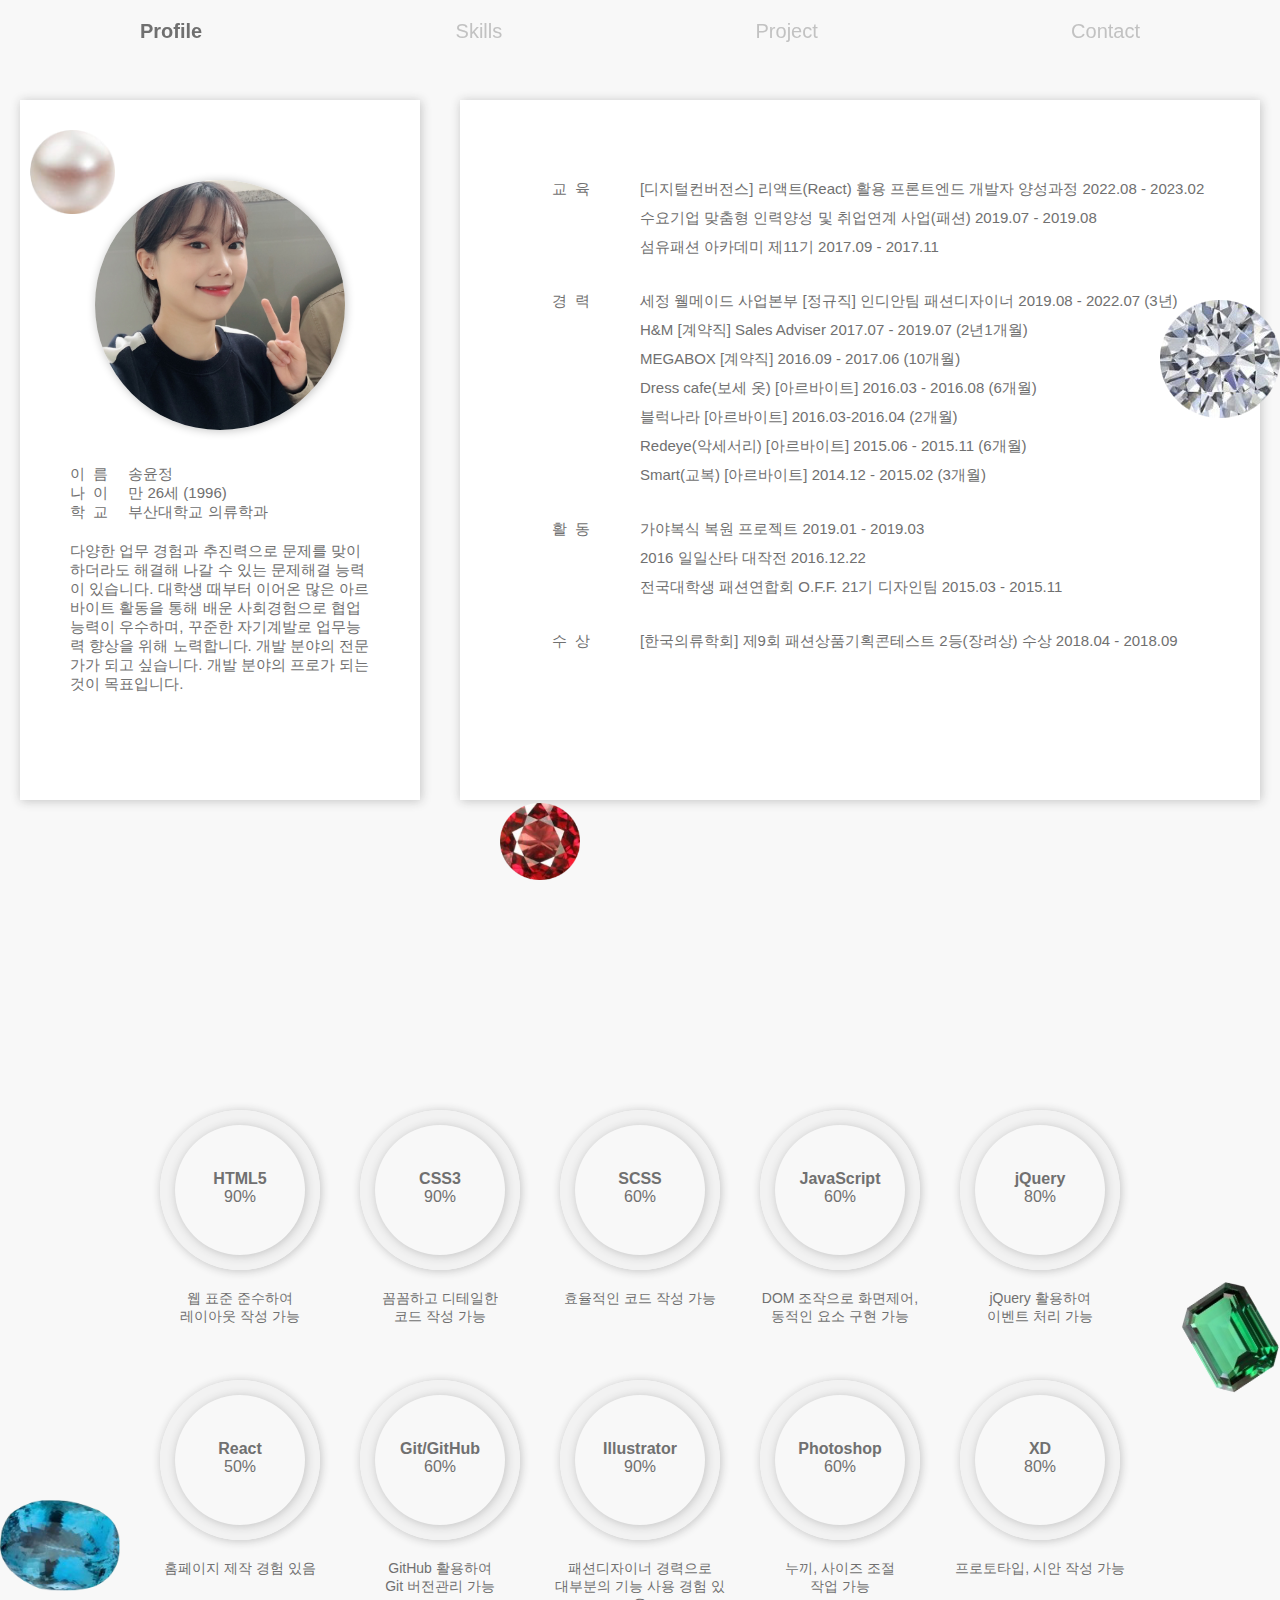
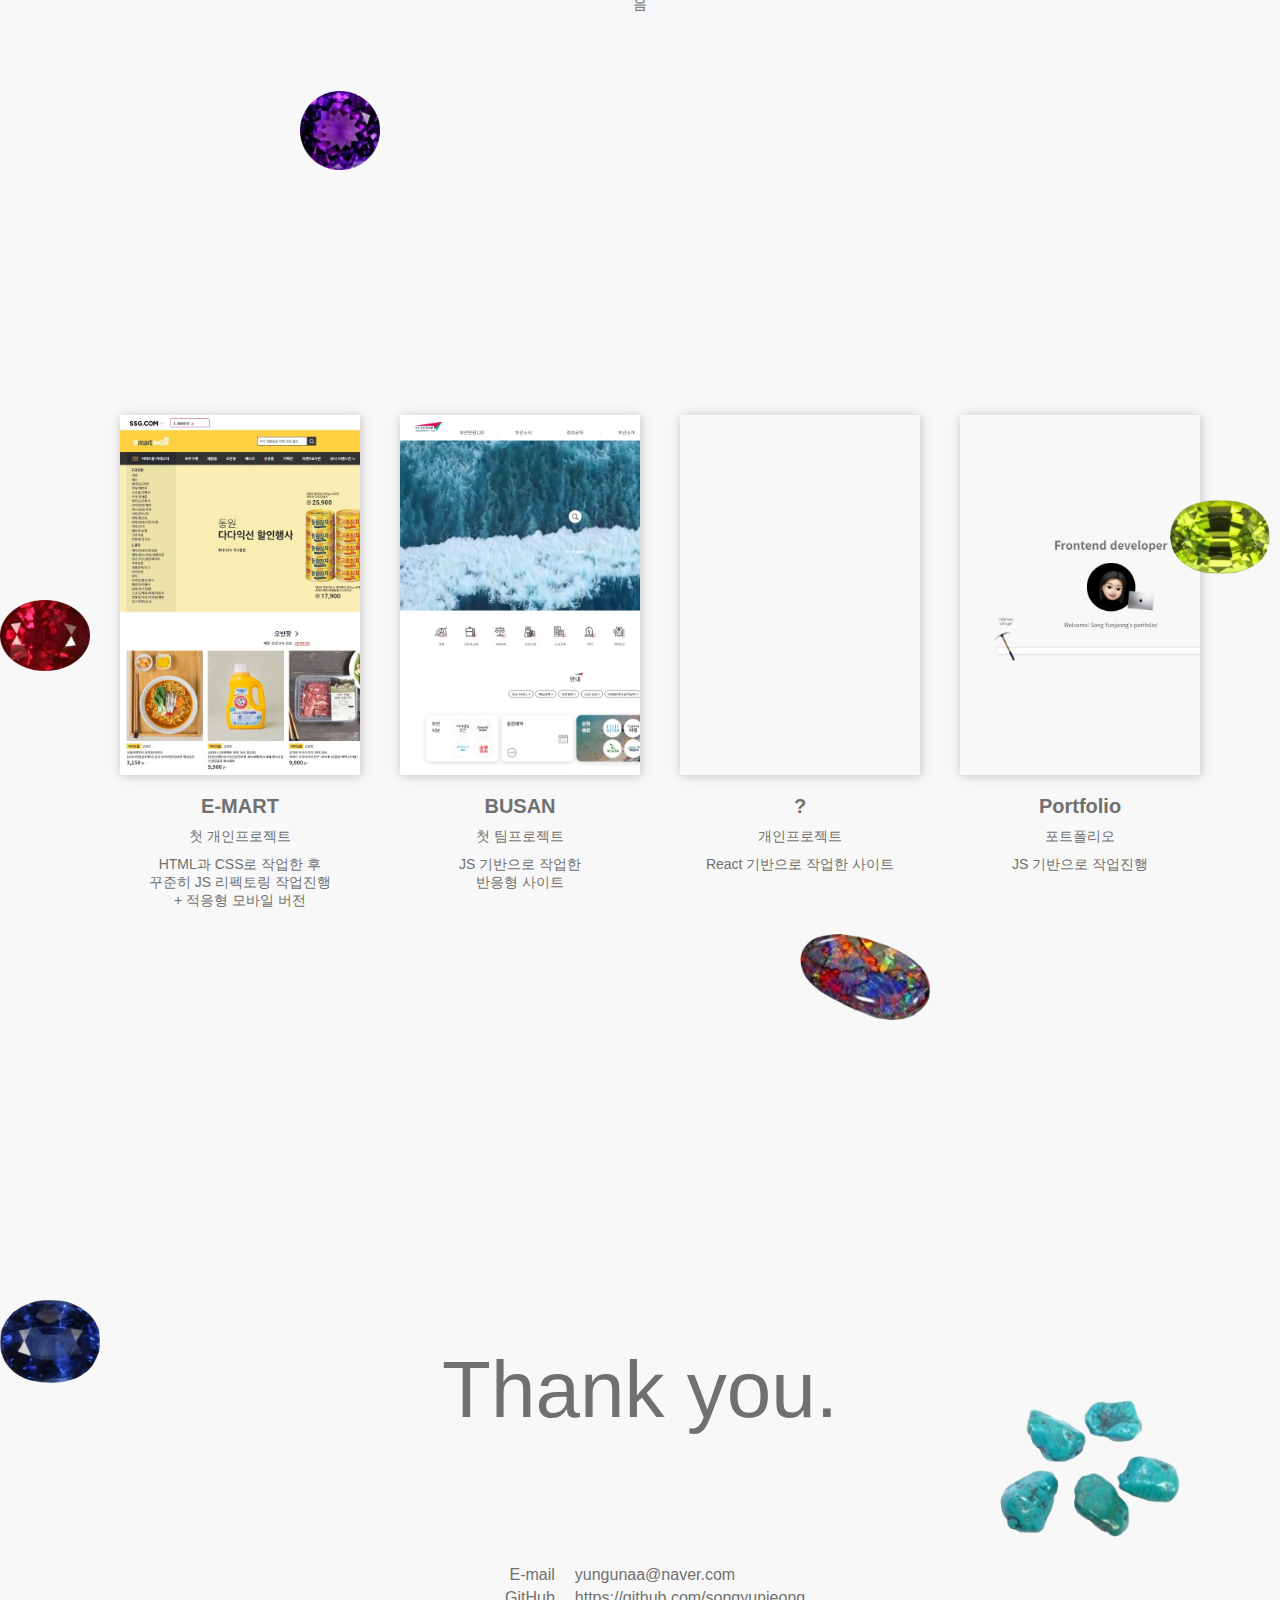
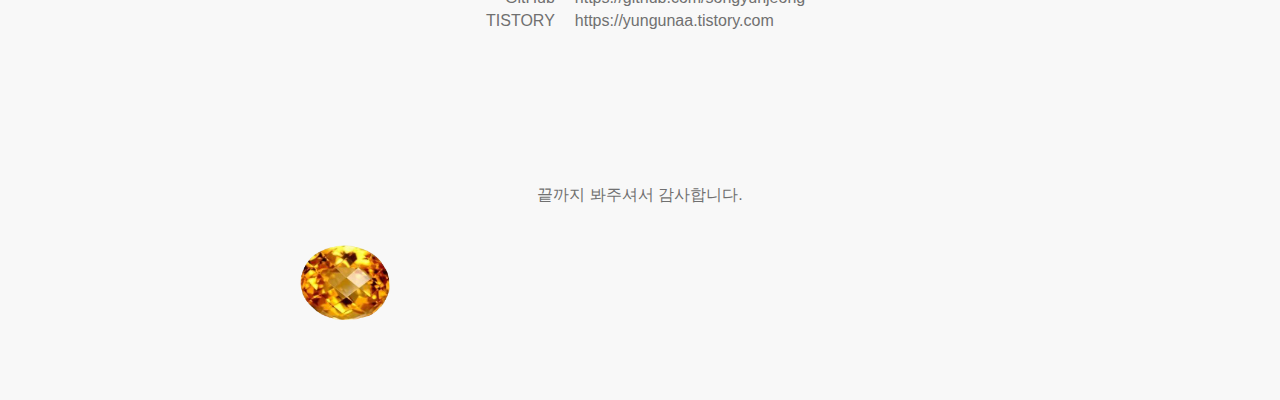
==== portfolio.html @ bbb1a2b5 "ver01.1" ====
<!DOCTYPE html>
<html lang="ko">
<head>
  <meta charset="UTF-8">
  <meta http-equiv="X-UA-Compatible" content="IE=edge">
  <meta name="viewport" content="width=device-width, initial-scale=1.0">
  <title>Song Yunjeong's portfolio</title>

  <link rel="stylesheet" href="https://cdnjs.cloudflare.com/ajax/libs/font-awesome/6.2.1/css/all.min.css">
  <link rel="stylesheet" href="./css/portfolio.css">
  <script src="https://code.jquery.com/jquery-3.6.1.min.js"></script>
  <script src="./js/jquery.scrollTo.min.js"></script>
  <script src="./js/portfolio.js" defer></script>  
</head>
<body>
  <div class="lnb">
    <ul>
      <li class="on"><a href="#profile">Profile</a></li>
      <li><a href="#skills">Skills</a></li>
      <li><a href="#project">Project</a></li>
      <li><a href="#contact">Contact</a></li>
    </ul>
  </div><!--lnb-->

  <div class="wrap">
    <div class="coin_box">
      <img class="coin" src="./images/coin.png" alt="">
      <p class="txt">You are found a gem!</p>
    </div>

    <section id="profile" class="profile">
      <div class="gem">
        <img class="gem1" src="./images/pearls.png" alt="">
        <img class="gem2" src="./images/diamond.png" alt="">
        <img class="gem3" src="./images/garnet.png" alt="">        
      </div>
      <div class="left">
        <div class="img"><img src="./images/profile2.jpg" alt=""></div>
        <div class="txt">
          <ul>
            <li><span>이&nbsp;&nbsp;름</span>송윤정</li>
            <li><span>나&nbsp;&nbsp;이</span>만 26세 (1996)</li>
            <li><span>학&nbsp;&nbsp;교</span>부산대학교 의류학과</li>
            <li>
              다양한 업무 경험과 추진력으로 문제를 맞이하더라도 해결해 나갈 수 있는 문제해결 능력이 있습니다. 대학생 때부터 이어온 많은 아르바이트 활동을 통해 배운 사회경험으로 협업능력이 우수하며, 꾸준한 자기계발로 업무능력 향상을 위해 노력합니다. 개발 분야의 전문가가 되고 싶습니다. 개발 분야의 프로가 되는 것이 목표입니다.
            </li>
          </ul>
        </div>
      </div><!--left-->
      <div class="right">
        <div class="act">
          <div class="title">교&nbsp;&nbsp;육</div>
          <ul class="contents">
            <li>[디지털컨버전스] 리액트(React) 활용 프론트엔드 개발자 양성과정 2022.08 - 2023.02</li>
            <li>수요기업 맞춤형 인력양성 및 취업연계 사업(패션) 2019.07 - 2019.08</li>
            <li>섬유패션 아카데미 제11기 2017.09 - 2017.11</li>
          </ul>
        </div><!--1-->
        <div class="act">
          <div class="title">경&nbsp;&nbsp;력</div>
          <ul class="contents">
            <li>세정 웰메이드 사업본부 [정규직] 인디안팀 패션디자이너 2019.08 - 2022.07 (3년)</li>
            <li>H&M [계약직] Sales Adviser 2017.07 - 2019.07 (2년1개월)</li>
            <li>MEGABOX [계약직] 2016.09 - 2017.06 (10개월)</li>
            <li>Dress cafe(보세 옷) [아르바이트] 2016.03 - 2016.08 (6개월)</li>
            <li>블럭나라 [아르바이트] 2016.03-2016.04 (2개월)</li>
            <li>Redeye(악세서리) [아르바이트] 2015.06 - 2015.11 (6개월)</li>
            <li>Smart(교복) [아르바이트] 2014.12 - 2015.02 (3개월)</li>
          </ul>
        </div><!--1-->
        <div class="act">
          <div class="title">활&nbsp;&nbsp;동</div>
          <ul class="contents">
            <li>가야복식 복원 프로젝트 2019.01 - 2019.03</li>
            <li>2016 일일산타 대작전 2016.12.22</li>
            <li>전국대학생 패션연합회 O.F.F. 21기 디자인팀 2015.03 - 2015.11</li>
          </ul>
        </div><!--2-->
        <div class="act">
          <div class="title">수&nbsp;&nbsp;상</div>
          <ul class="contents">
            <li>[한국의류학회] 제9회 패션상품기획콘테스트 2등(장려상) 수상 2018.04 - 2018.09</li>
          </ul>
        </div><!--3-->
      </div><!--right-->
    </section>  
   
    <section id="skills" class="skills">
      <div class="gem">
        <img class="gem4" src="./images/aquamarine.png" alt="">
        <img class="gem5" src="./images/emerald.png" alt="">
        <img class="gem6" src="./images/amethyst.png" alt="">
      </div>
      <div class="circle_bar">
        <div class="bar_box1 bar_box">
          <div class="bar1 bar">
            <div class="html5 circle">
              <div class="skill_name"><p><span>HTML5</span><br />90%</p></div>
            </div>
            <div class="txt">웹 표준 준수하여<br />레이아웃 작성 가능</div>
          </div>
          <div class="bar2 bar">
            <div class="css3 circle">
              <div class="skill_name"><p><span>CSS3</span><br />90%</p></div>
            </div>
            <div class="txt">꼼꼼하고 디테일한<br />코드 작성 가능</div>
          </div>
          <div class="bar3 bar">
            <div class="scss circle">
              <div class="skill_name"><p><span>SCSS</span><br />60%</p></div>
            </div>
            <div class="txt">효율적인 코드 작성 가능</div>
          </div>
          <div class="bar4 bar">
            <div class="javascript circle">
              <div class="skill_name"><p><span>JavaScript</span><br />60%</p></div>
            </div>
            <div class="txt">DOM 조작으로 화면제어,<br />동적인 요소 구현 가능</div>
          </div>
          <div class="bar5 bar">
            <div class="jquery circle">
              <div class="skill_name"><p><span>jQuery</span><br />80%</p></div>
            </div>
            <div class="txt">jQuery 활용하여<br />이벤트 처리 가능</div>
          </div>
        </div>
        <div class="bar_box2 bar_box">
          <div class="bar6 bar">
            <div class="react circle">
              <div class="skill_name"><p><span>React</span><br />50%</p></div>
            </div>
            <div class="txt">홈페이지 제작 경험 있음</div>
          </div>
          <div class="bar7 bar">
            <div class="git circle">
              <div class="skill_name"><p><span>Git/GitHub</span><br />60%</p></div>
            </div>
            <div class="txt">GitHub 활용하여<br />Git 버전관리 가능</div>
          </div>
          <div class="bar8 bar">
            <div class="illustrator circle">
              <div class="skill_name"><p><span>Illustrator</span><br />90%</p></div>
            </div>
            <div class="txt">패션디자이너 경력으로<br />대부분의 기능 사용 경험 있음</div>
          </div>
          <div class="bar9 bar">
            <div class="photoshop circle">
              <div class="skill_name"><p><span>Photoshop</span><br />60%</p></div>
            </div>
            <div class="txt">누끼, 사이즈 조절<br />작업 가능</div>
          </div>
          <div class="bar10 bar">
            <div class="xd circle">
              <div class="skill_name"><p><span>XD</span><br />80%</p></div>
            </div>
            <div class="txt">프로토타입, 시안 작성 가능</div>
          </div>
        </div>
      </div>
    </section><!--skills-->

    <section id="project" class="project">
      <div class="gem">
        <img class="gem7" src="./images/ruby.png" alt="">
        <img class="gem8" src="./images/peridot.png" alt="">
        <img class="gem9" src="./images/opal.png" alt="">
      </div>
      <div class="project1">
        <div class="site_img1 site_img"><img src="./images/emart.jpg" alt=""></div>
        <div class="site_txt">
          <ul>
            <li>E-MART</li>
            <li>첫 개인프로젝트</li>
            <li>HTML과 CSS로 작업한 후<br />꾸준히 JS 리펙토링 작업진행<br />+ 적응형 모바일 버전</li>
          </ul>
        </div>
        <div class="site_plus1 site_plus">
          <div class="contents">
            <div class="cancle"><i class="fa-solid fa-xmark"></i></div>
            <div class="title">E-MART</div>
            <div class="site_info">
              <div class="info1">
                <div class="site_img"><img src="./images/emart.jpg" alt=""></div>
              </div>
              <div class="info2">
                <ul>
                  <li>메인 페이지</li>
                  <li>서브 페이지1</li>
                  <li>디테일 페이지1</li>
                  <li>서브 페이지2</li>
                  <li>디테일 페이지2</li>
                  <li>로그인</li>
                  <li>아이디 찾기</li>
                  <li>비밀번호 찾기</li>
                  <li>회원가입</li>
                </ul>
              </div>
              <div class="info3">
                <ul>
                  <li><a href="https://songyunjeong.github.io/emart_site/"><i class="fa-solid fa-pager"></i></a></li> <!-- 메인 페이지 -->
                  <li><a href="https://songyunjeong.github.io/emart_site/sub_food/fruit.html"><i class="fa-solid fa-pager"></i></a></li> <!-- 서브 페이지1 -->
                  <li><a href="https://songyunjeong.github.io/emart_site/detail_food_fruit/apple.html"><i class="fa-solid fa-pager"></i></a></li> <!-- 디테일 페이지1 -->
                  <li><a href="https://songyunjeong.github.io/emart_site/sub_recipe/recipe.html"><i class="fa-solid fa-pager"></i></a></li> <!-- 서브 페이지2 -->
                  <li><a href="https://songyunjeong.github.io/emart_site/detail_recipe/soup.html"><i class="fa-solid fa-pager"></i></a></li> <!-- 디테일 페이지2 -->
                  <li><a href="https://songyunjeong.github.io/emart_site/login.html"><i class="fa-solid fa-pager"></i></a></li> <!-- 로그인 -->
                  <li><a href="https://songyunjeong.github.io/emart_site/find_id.html"><i class="fa-solid fa-pager"></i></a></li> <!-- 아이디 찾기 -->
                  <li><a href="https://songyunjeong.github.io/emart_site/find_pw.html"><i class="fa-solid fa-pager"></i></a></li> <!-- 비밀번호 찾기 -->
                  <li><a href="https://songyunjeong.github.io/emart_site/join.html"><i class="fa-solid fa-pager"></i></a></li> <!-- 회원가입 -->
                </ul>
              </div>
              <div class="info4">
                <ul>
                  <li><a href="#!"><i class="fa-solid fa-code" style="color: #eee;"></i></a></li> <!-- 메인 페이지 -->
                  <li><a href="./pdf/데이터베이스 구현(송윤정).pdf#page=3"><i class="fa-solid fa-code"></i></a></li> <!-- 서브 페이지1 -->
                  <li><a href="#!"><i class="fa-solid fa-code" style="color: #eee;"></i></a></li> <!-- 디테일 페이지1 -->
                  <li><a href="#!"><i class="fa-solid fa-code" style="color: #eee;"></i></a></li> <!-- 서브 페이지2 -->
                  <li><a href="#!"><i class="fa-solid fa-code" style="color: #eee;"></i></a></li> <!-- 디테일 페이지2 -->
                  <li><a href="./pdf/인터페이스 구현(송윤정).pdf#page=8"><i class="fa-solid fa-code"></i></a></li> <!-- 로그인 -->
                  <li><a href="./pdf/인터페이스 구현(송윤정).pdf#page=9"><i class="fa-solid fa-code"></i></a></li> <!-- 아이디 찾기 -->
                  <li><a href="./pdf/인터페이스 구현(송윤정).pdf#page=10"><i class="fa-solid fa-code"></i></a></li> <!-- 비밀번호 찾기 -->
                  <li><a href="./pdf/인터페이스 구현(송윤정).pdf#page=11"><i class="fa-solid fa-code"></i></a></li> <!-- 회원가입 -->
                </ul>
              </div>
            </div>
            <div class="site_btn">
              <ul>
                <li><a href="https://songyunjeong.github.io/emart_site/">사이트 보기</a></li>
                <li><a href="https://github.com/songyunjeong/emart_site">깃허브 보기</a></li>
                <li><a href="#!" style="color: #eee;">기획서 보기</a></li>
              </ul>
            </div>
            <div class="plus">
              <div class="page">
                <div class="icon"><i class="fa-solid fa-pager"></i></div>
                <div class="txt">페이지 보기</div>                
              </div>
              <div class="source">
                <div class="icon"><i class="fa-solid fa-code"></i></div>
                <div class="txt">소스코드 보기</div>
              </div>
            </div>
            <div class="mobile">
              <div class="img"><a href="https://songyunjeong.github.io/emart_mobile_site/" intial-scale="0.5"><img src="./images/emart_mobile.png" alt=""></a></div>
              <div class="github"></div>
            </div>
          </div>
        </div>
      </div><!--project1-->
      <div class="project2">
        <div class="site_img2 site_img"><img src="./images/busan.jpg" alt=""></div>
        <div class="site_txt">
          <ul>
            <li>BUSAN</li>
            <li>첫 팀프로젝트</li>
            <li>JS 기반으로 작업한<br />반응형 사이트</li>
          </ul>
        </div>
        <div class="site_plus2 site_plus">
          <div class="contents">
            <div class="cancle"><i class="fa-solid fa-xmark"></i></div>
            <div class="title">BUSAN</div>
            <div class="site_info">
              <div class="info1">
                <div class="site_img"><img src="./images/busan.jpg" alt=""></div>
              </div>
              <div class="info2">
                <ul>
                  <li>메인 페이지</li>
                  <li>서브 페이지</li>
                </ul>
              </div>
              <div class="info3">
                <ul>
                  <li><a href="https://songyunjeong.github.io/busan_site/"><i class="fa-solid fa-pager"></i></a></li> <!-- 메인 페이지 -->
                  <li><a href="https://songyunjeong.github.io/busan_site/subpage_04_introduction/bhloyalists.html"><i class="fa-solid fa-pager"></i></a></li> <!-- 서브 페이지 -->
                </ul>
              </div>
              <div class="info4">
                <ul>
                  <li><a href="./pdf/통합 구현(송윤정).pdf#page=5"><i class="fa-solid fa-code"></i></a></li>
                  <li><a href="./pdf/통합 구현(송윤정).pdf#page=9"><i class="fa-solid fa-code"></i></a></li>
                </ul>
              </div>
            </div>
            <div class="site_btn">
              <ul>
                <li><a href="https://songyunjeong.github.io/busan_site/">사이트 보기</a></li>
                <li><a href="https://github.com/songyunjeong/busan_site.git">깃허브 보기</a></li>
                <li><a href="#!" style="color: #eee;">기획서 보기</a></li>
              </ul>
            </div>
            <div class="plus">
              <div class="page">
                <div class="icon"><i class="fa-solid fa-pager"></i></div>
                <div class="txt">페이지 보기</div>                
              </div>
              <div class="source">
                <div class="icon"><i class="fa-solid fa-code"></i></div>
                <div class="txt">소스코드 보기</div>
              </div>
            </div>
          </div>
        </div>
      </div><!--project2-->
      <div class="project3">
        <div class="site_img3 site_img"></div>
        <div class="site_txt">
          <ul>
            <li>?</li>
            <li>개인프로젝트</li>
            <li>React 기반으로 작업한 사이트</li>
          </ul>
        </div>
        <div class="site_plus3 site_plus">
          <div class="contents">
            <div class="cancle"><i class="fa-solid fa-xmark"></i></div>
            <div class="title">?</div>
            <div class="site_info">
              <div class="info1">
                <div class="site_img"></div>
              </div>
              <div class="info2">
                <ul>
                  <li>메인 페이지</li>
                </ul>
              </div>
              <div class="info3">
                <ul>
                  <li><a href="#!"><i class="fa-solid fa-pager" style="color: #eee;"></i></a></li>
                </ul>
              </div>
              <div class="info4">
                <ul>
                  <li><a href="#!"><i class="fa-solid fa-code" style="color: #eee;"></i></a></li>
                </ul>
              </div>
            </div>
            <div class="site_btn">
              <ul>
                <li><a href="#!" style="color: #eee;">사이트 보기</a></li>
                <li><a href="#!" style="color: #eee;">깃허브 보기</a></li>
                <li><a href="#!" style="color: #eee;">기획서 보기</a></li>
              </ul>
            </div>
            <div class="plus">
              <div class="page">
                <div class="icon"><i class="fa-solid fa-pager"></i></div>
                <div class="txt">페이지 보기</div>                
              </div>
              <div class="source">
                <div class="icon"><i class="fa-solid fa-code"></i></div>
                <div class="txt">소스코드 보기</div>
              </div>
            </div>
          </div>
        </div>
      </div><!--project3-->
      <div class="project4">
        <div class="site_img4 site_img"><img src="./images/portfolio.jpg" alt=""></div>
        <div class="site_txt">
          <ul>
            <li>Portfolio</li>
            <li>포트폴리오</li>
            <li>JS 기반으로 작업진행</li>
          </ul>
        </div>
        <div class="site_plus4 site_plus">
          <div class="contents">
            <div class="cancle"><i class="fa-solid fa-xmark"></i></div>
            <div class="title">Portfolio</div>
            <div class="site_info">
              <div class="info1">
                <div class="site_img"><img src="./images/portfolio.jpg" alt=""></div>
              </div>
              <div class="info2">
                <ul>
                  <li>메인 페이지</li>
                </ul>
              </div>
              <div class="info3">
                <ul>
                  <li><a href="https://songyunjeong.github.io/portfolio/"><i class="fa-solid fa-pager"></i></a></li>
                </ul>
              </div>
              <div class="info4">
                <ul>
                  <li><a href="#!"><i class="fa-solid fa-code" style="color: #eee;"></i></a></li>
                </ul>
              </div>
            </div>
            <div class="site_btn">
              <ul>
                <li><a href="https://songyunjeong.github.io/portfolio/">사이트 보기</a></li>
                <li><a href="https://github.com/songyunjeong/portfolio.git">깃허브 보기</a></li>
                <li><a href="#!" style="color: #eee;">기획서 보기</a></li>
              </ul>
            </div>
            <div class="plus">
              <div class="page">
                <div class="icon"><i class="fa-solid fa-pager"></i></div>
                <div class="txt">페이지 보기</div>                
              </div>
              <div class="source">
                <div class="icon"><i class="fa-solid fa-code"></i></div>
                <div class="txt">소스코드 보기</div>
              </div>
            </div>
          </div>
        </div>
      </div><!--project4-->
    </section><!--project-->

    <section id="contact" class="contact">
      <div class="gem">
        <img class="gem10" src="./images/sapphire.png" alt="">
        <img class="gem11" src="./images/turquoise.png" alt="">
        <img class="gem12" src="./images/topaz.png" alt="">
      </div>
      <div class="thankyou">Thank you.</div>
      <div class="contactsite">
        <ul>
          <li><span>E-mail</span>yungunaa@naver.com</li>
          <li><span>GitHub</span>https://github.com/songyunjeong</li>
          <li><span>TISTORY</span>https://yungunaa.tistory.com</li>
        </ul>
      </div>
      <p>끝까지 봐주셔서 감사합니다.</p>
    </section><!--contact-->
  </div><!--wrap-->
</body>
</html>
---- css/portfolio.css ----
* {
  margin: 0; padding: 0;
  font-family: 'Noto Sans KR', sans-serif;
  color: #707070;
}
li {list-style: none;}
a {color: #707070; text-decoration: none;}
body {background-color: #F8F8F8;}

:root {
  --percent: 0deg;
}

@property --percent {
  syntax: '<angle>';
  initial-value: 0deg;
  inherits: false;
}

@import url('https://fonts.googleapis.com/css2?family=Noto+Sans+KR&display=swap');


/* lnb */
.lnb {
  width: 1000px;
  position: fixed;
  top: 20px; left: calc(50vw - 500px);
  z-index: 10;
}
.lnb ul {
  display: flex;
  justify-content: space-between;
}
.lnb a {
  color: #C2C2C2;
  font-size: 20px;
}
.lnb .on a {
  color: #707070;
  font-weight: 600;
}

/* wrap */
.wrap {
  width: 1280px;
  margin: 0 auto;
}
.wrap section {
  width: 100%; height: 100vh;
  display: flex;
  justify-content: center;
  align-items: center;
}

.wrap .coin_box {
  display: none;
  width: 100%; height: 100%;
  background-color: rgba(0, 0, 0, 0.5);
  position: fixed;
  top: 0; left: 0;
  z-index: 20;
}
.wrap .coin_box .coin {
  position: fixed;
  top: calc(50% - 58px); left: calc(50% - 58px);
  z-index: 21;
  animation: coin 0.5s linear infinite;
}
@keyframes coin {
  from {transform: rotateY(0deg);}
  to {transform: rotateY(360deg);}
}
.wrap .coin_box .txt {
  color: #F8F8F8;
  font-size: 18px;
  position: fixed;
  top: calc(50% - 120px); left: calc(50% - 85px);
  z-index: 21;
}

/* profile */
.profile {
  position: relative;
}
.profile .gem img {
  position: absolute;
  z-index: 1;
}
.gem img:hover {
  cursor: grab;
  animation-play-state: paused;
}
.gem img:active {
  cursor: grabbing;
}
.profile .gem1 {
  width: 85px;
  top: 130px; left: 30px;
  animation: gem1 0.8s infinite;
}
@keyframes gem1 {
  0% {top: 130px;}
  50% {top: 135px;}
  100% {top: 130px;}
}
.profile .gem2 {
  top: 300px; right: 0px;
  animation: gem2 2s infinite;
}
@keyframes gem2 {
  0% {transform: rotate(0deg);}
  50% {transform: rotate(10deg);}
  100% {transform: rotate(0deg);}
}
.profile .gem3 {
  width: 80px;
  bottom: 20px; left: 500px;
  animation: gem3 3s infinite;
}
@keyframes gem3 {
  0% {left: 500px;}
  50% {left: 520px; transform: rotate(50deg);}
  100% {left: 500px;}
}

.profile > div {
  height: 700px;
  background-color: white;
  box-shadow: 1px 1px 10px #C2C2C2;
}
.profile .left {
  width: 400px;
  margin-right: 40px;
}
.profile .left .img {
  width: 250px; height: 250px;
  border-radius: 150px;
  box-shadow: 1px 1px 10px #C2C2C2;
  margin-top: 80px;
  margin-left: 75px;
  overflow: hidden;
}
.profile .left .img img {
  width: 100%;
}
.profile .left .txt {
  margin-top: 35px;
  padding: 0 50px; box-sizing: border-box;
}
.profile .left .txt li {
  font-size: 15px;
}
.profile .left .txt li:last-child {
  margin-top: 20px;
}
.profile .left .txt span {
  font-size: 15px;
  font-weight: 500;
  margin-right: 20px;
}
.profile .right {
  width: 800px;
  padding-top: 80px; box-sizing: border-box;
}
.profile .right .act {
  display: flex;
  justify-content: space-between;
  margin-bottom: 25px;
}
.profile .right .act .title {
  width: 130px;
  font-size: 15px;
  font-weight: 500;
  text-align: right;
}
.profile .right .act .contents {
  width: 620px;
}
.profile .right .act .contents li {
  font-size: 15px;
  margin-bottom: 10px;
}

/* skills */
.skills {
  position: relative;
}
.skills .gem img {
  position: absolute;
}
.skills .gem4 {
  width: 120px;  
  top: 600px; left: 0px;
  animation: gem4 2s linear infinite;
}
@keyframes gem4 {
  0% {transform: rotate(0deg);}
  50% {transform: rotate(10deg);}
  100% {transform: rotate(0deg);}
}
.skills .gem5 {
  width: 100px;
  top: 400px; right: 0;
  transform: rotate(240deg);
  animation: gem5 0.8s infinite;
}
@keyframes gem5 {
  0% {top: 400px;}
  50% {top: 405px;}
  100% {top: 400px;}
}
.skills .gem6 {
  width: 80px;
  bottom: 30px; left: 300px;
  animation: gem6 5s linear infinite;
}
@keyframes gem6 {
  from {transform: rotate(0deg);}
  to {transform: rotate(360deg);}
}

.skills .circle_bar {
  margin-top: 20px;
}
.skills .circle_bar .bar_box {
  display: flex;
  justify-content: space-between;
  width: 980px; height: 250px;
}
.skills .circle_bar .bar_box2 {
  margin-top: 20px;
}
.skills .circle_bar .bar {
  width: 180px; height: 260px;
}
.skills .circle_bar .bar .circle {
  display: flex;  
  width: 160px; height: 160px;
  justify-content: center;
  align-items: center;
  box-shadow: 1px 1px 10px #C2C2C2;
  border-radius: 50%;
  margin: 10px 0 20px 10px;
}
.skills .circle_bar .bar .circle span {
  font-weight: bold;
}

.skills .circle_bar .bar .html5 {background: conic-gradient(#76D2CF 0deg var(--percent), #F2F2F2 0deg 360deg);}
.skills .circle_bar .bar .css3 {background: conic-gradient(#76D2CF 0deg var(--percent), #F2F2F2 0deg 360deg);}
.skills .circle_bar .bar .scss {background: conic-gradient(#76D2CF 0deg var(--percent), #F2F2F2 0deg 360deg);}
.skills .circle_bar .bar .javascript {background: conic-gradient(#76D2CF 0deg var(--percent), #F2F2F2 0deg 360deg);}
.skills .circle_bar .bar .jquery {background: conic-gradient(#76D2CF 0deg var(--percent), #F2F2F2 0deg 360deg);}
.skills .circle_bar .bar .react {background: conic-gradient(#76D2CF 0deg var(--percent), #F2F2F2 0deg 360deg);}
.skills .circle_bar .bar .git {background: conic-gradient(#76D2CF 0deg var(--percent), #F2F2F2 0deg 360deg);}
.skills .circle_bar .bar .illustrator {background: conic-gradient(#76D2CF 0deg var(--percent), #F2F2F2 0deg 360deg);}
.skills .circle_bar .bar .photoshop {background: conic-gradient(#76D2CF 0deg var(--percent), #F2F2F2 0deg 360deg);}
.skills .circle_bar .bar .xd {background: conic-gradient(#76D2CF 0deg var(--percent), #F2F2F2 0deg 360deg);}
@keyframes circle90 {100% {--percent: 324deg}}
@keyframes circle80 {100% {--percent: 288deg}}
@keyframes circle60 {100% {--percent: 216deg}}
@keyframes circle50 {100% {--percent: 180deg}}

.skills .circle_bar .bar .circle .skill_name {
  width: 130px; height: 130px;
  background-color: #F8F8F8;
  box-shadow: 1px 1px 10px #C2C2C2;
  border-radius: 50%;
  text-align: center;
}
.skills .circle_bar .bar .circle .skill_name p {
  margin-top: 45px;
}
.skills .circle_bar .bar .txt {
  width: 180px; height: 50px;
  font-size: 14px;
  text-align: center;
}

/* project */
.project {
  position: relative;
}
.project .gem img {
  position: absolute;
}
.project .gem7 {
  width: 90px;
  top: 400px; left: 0px;
  animation: gem7 1s infinite;
}
@keyframes gem7 {
  0% {transform: rotate(70deg);}
  30% {transform: rotate(90deg);}
  100% {transform: rotate(70deg);}
}
.project .gem8 {
  width: 100px;
  top: 300px; right: 10px;
  animation: gem8 0.5s infinite;
}
@keyframes gem8 {
  0% {transform: rotate(0deg);}
  50% {transform: rotate(10deg);}
  100% {transform: rotate(0deg);}
}
.project .gem9 {
  width: 130px;
  bottom: 80px; right: 350px;
  animation: gem9 0.8s infinite;
}
@keyframes gem9 {
  0% {bottom: 80px;}
  50% {bottom: 85px;}
  100% {bottom: 80px;}
}

.project > div {
  margin-right: 40px;
}
.project > div:last-child {
  margin-right: 0;
}
.project .site_img {
  width: 240px; height: 360px;
  box-shadow: 1px 1px 10px #C2C2C2;
  margin-top: 30px;
  margin-bottom: 20px;
  overflow: hidden;
}
.project .site_img img {
  height: 100%;
}
.project .site_img:hover {
  box-shadow: 1px 1px 20px #C2C2C2;
  cursor: pointer;
}
.project .site_txt {
  width: 240px; height: 120px;
  text-align: center;
}
.project .site_txt li {
  font-size: 14px;
}
.project .site_txt li:first-child {
  font-size: 20px;
  font-weight: 600;
  margin-bottom: 10px;
}
.project .site_txt li:nth-child(2) {
  margin-bottom: 10px;
}
.project .site_plus {
  display: none;
  width: 100vw; height: 100vh;
  background-color: rgba(0, 0, 0, 0.8);
  position: fixed;
  top: 0; left: 0;
  z-index: 20;
}
.project .site_plus .contents {
  width: 1000px; height: 650px;
  background-color: #F8F8F8;
  box-shadow: 1px 1px 20px rgb(20, 20, 20);
  position: fixed;
  top: calc(50vh - 325px); left: calc(50vw - 500px);
  z-index: 30;
}
.project .site_plus .cancle {
  text-align: right;
}
.project .site_plus .cancle i {
  font-size: 32px;
  padding: 20px;
}
.project .site_plus .cancle:hover {
  cursor: pointer;
}
.project .site_plus .title {
  font-size: 24px;
  font-weight: bold;
  text-align: center;
  margin-bottom: 30px;
}
.project .site_plus .site_info {
  display: flex;
  width: 460px; height: 360px;
  margin: 0 auto 40px;
}
.project .site_plus .site_info .site_img {
  margin-top: 0;
}
.project .site_plus .site_info .site_img:hover {
  box-shadow: 1px 1px 10px #C2C2C2;
  cursor: auto;
}

.project .site_plus .site_info .info2 ul {
  margin-left: 50px;
}
.project .site_plus .site_info .info2 li {
  font-size: 14px;
  text-align: right;
  margin-bottom: 15px;
}
.project .site_plus .site_info .info3 ul {
  margin-left: 25px;
}
.project .site_plus .site_info .info3 li,
.project .site_plus .site_info .info4 li {
  font-size: 14px;
  margin-bottom: 15px;
}
.project .site_plus .site_info .info3 li a i,
.project .site_plus .site_info .info4 li a i {
  scale: 1.5;
}
.project .site_plus .site_info .info4 ul {
  margin-left: 20px;
}

.project .site_plus1 .site_info .info2 ul {margin-top: 30px;}
.project .site_plus1 .site_info .info3 ul {margin-top: 30px;}
.project .site_plus1 .site_info .info4 ul {margin-top: 30px;}
.project .site_plus2 .site_info .info2 ul {margin-top: 150px;}
.project .site_plus2 .site_info .info3 ul {margin-top: 150px;}
.project .site_plus2 .site_info .info4 ul {margin-top: 150px;}
.project .site_plus3 .site_info .info2 ul {margin-top: 160px;}
.project .site_plus3 .site_info .info3 ul {margin-top: 160px;}
.project .site_plus3 .site_info .info4 ul {margin-top: 160px;}
.project .site_plus4 .site_info .info2 ul {margin-top: 160px;}
.project .site_plus4 .site_info .info3 ul {margin-top: 160px;}
.project .site_plus4 .site_info .info4 ul {margin-top: 160px;}

.project .site_plus .site_btn {
  width: 500px;
  margin: 0 auto;
}
.project .site_plus .site_btn ul {
  display: flex;
  justify-content: space-between;
}
.project .site_plus .site_btn li {
  width: 150px; height: 30px;
  background-color: white;
  box-shadow: 1px 1px 10px #C2C2C2;
  text-align: center;
  line-height: 30px;
}
.project .site_plus .site_btn li a {
  display: block;
  font-size: 14px;
}
.project .site_plus .plus {
  text-align: right;
  margin-top: 30px;
  margin-right: 20px;
}
.project .site_plus .plus > div {
  display: inline-block;
  margin-right: 15px;
}
.project .site_plus .plus .icon {
  margin-right: 3px; 
}
.project .site_plus .plus .txt {
  font-size: 12px;
}
.project .site_plus .plus > div > div {
  display: inline-block;
}
.project .site_plus .mobile {
  position: absolute;
  top: 50px; left: 30px;
  animation: mobile 0.8s infinite;
}
@keyframes mobile {
  0% {top: 50px;}
  50% {top: 53px;}
  100% {top: 50px;}
}
.project .site_plus .mobile img {
  width: 100px;
}


/* contact */
.contact {
  position: relative;
}
.contact .gem img {
  position: absolute;
}
.contact .gem10 {
  width: 100px;
  top: 200px; left: 0px;
  animation: gem10 10s linear infinite;
}
@keyframes gem10 {
  from {transform: rotate(0deg);}
  to {transform: rotate(360deg);}
}
.contact .gem11 {
  width: 180px;
  top: 300px; right: 100px;
  animation: gem11 1s infinite;
}
@keyframes gem11 {
  0% {top: 300px;}
  50% {top: 310px;}
  100% {top: 300px;}
}
.contact .gem12 {
  width: 90px;
  bottom: 80px; left: 300px;
  animation: gem12 0.8s infinite;
}
@keyframes gem12 {
  0% {transform: rotate(60deg);}
  30% {transform: rotate(80deg);}
  100% {transform: rotate(60deg);}
}

.contact {
  flex-direction: column;
}
.contact .thankyou {
  width: 100%;
  font-size: 80px;
  text-align: center;
  margin-top: 50px;
  margin-bottom: 130px;
}
.contact .contactsite {
  margin-bottom: 150px;
}
.contact .contactsite li {
  margin-bottom: 5px;
}
.contact .contactsite span {
  display: inline-block;
  width: 80px;
  font-weight: 500;
  text-align: right;
  margin-right: 20px;
}
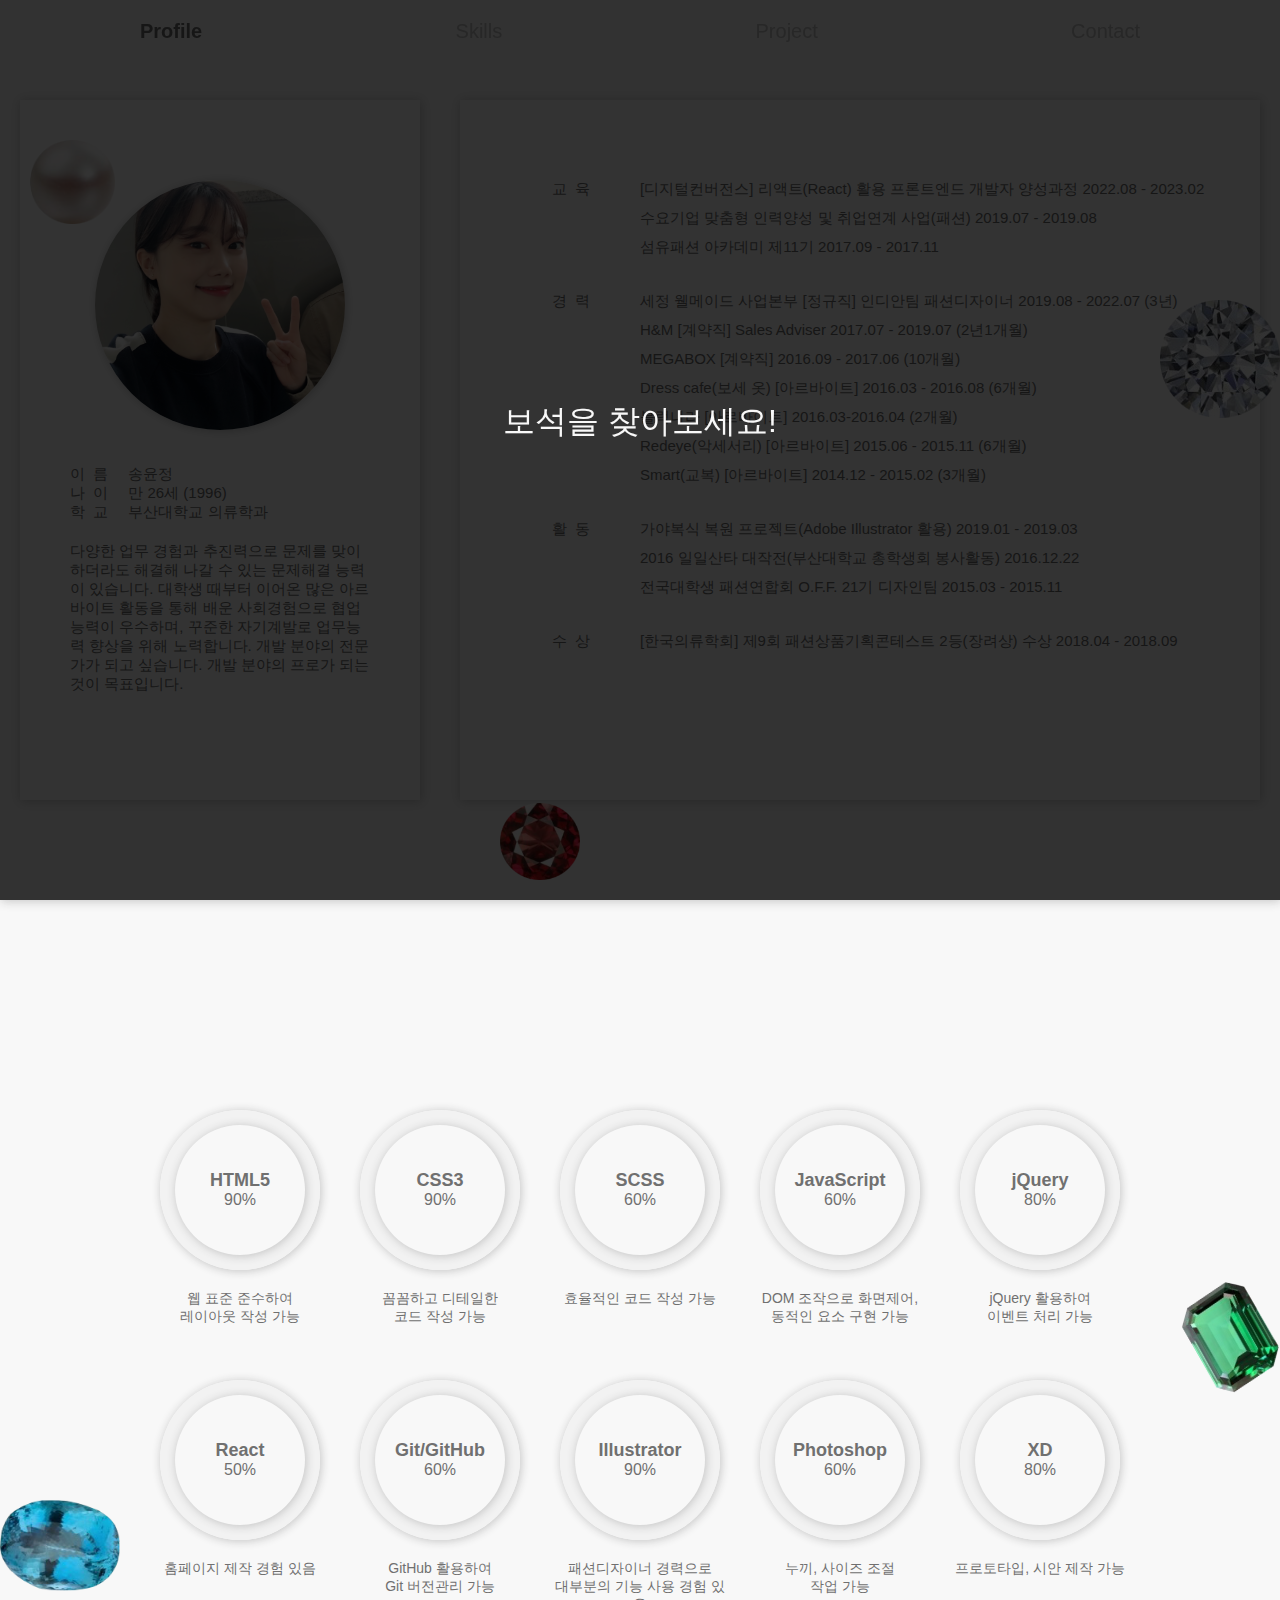
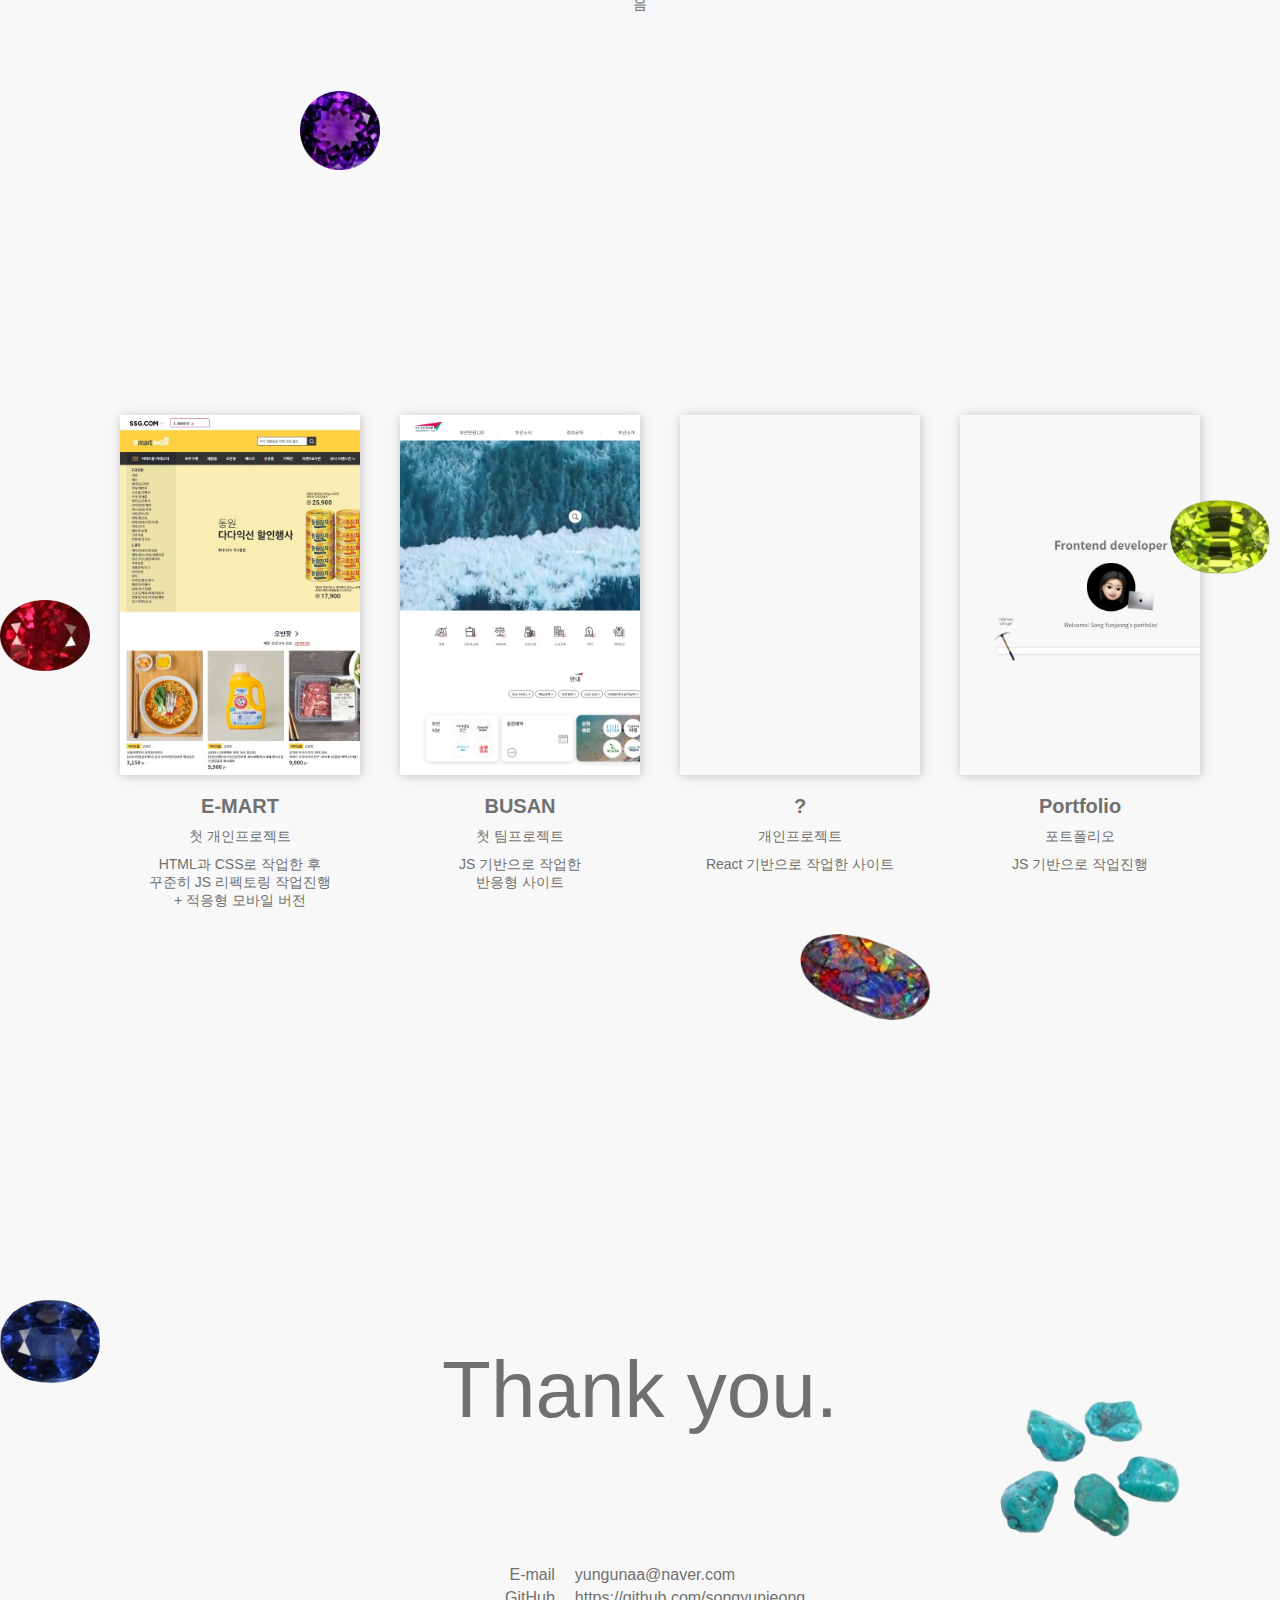
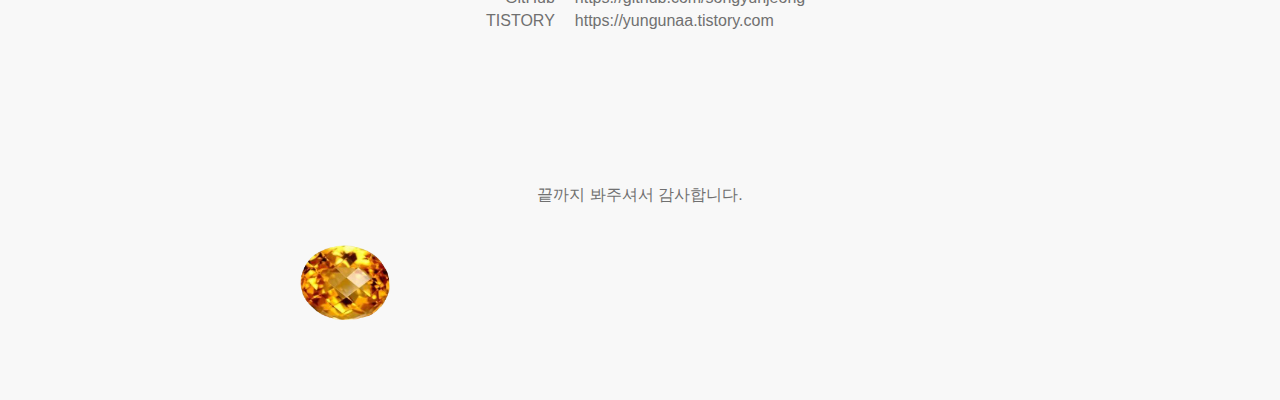
==== commit 435c6101: "ver01.3" ====
--- a/portfolio.html
+++ b/portfolio.html
@@ -25,15 +25,17 @@
   <div class="wrap">
     <div class="coin_box">
       <img class="coin" src="./images/coin.png" alt="">
-      <p class="txt">You are found a gem!</p>
+      <p class="txt">You find a gem!</p>
     </div>
 
     <section id="profile" class="profile">
+      <div class="gem_info1 gem_info"><p>보석을 찾아보세요!</p></div>
+      <div class="gem_info2 gem_info"><p>Wow! 모두 찾았어요!</p></div>
       <div class="gem">
         <img class="gem1" src="./images/pearls.png" alt="">
         <img class="gem2" src="./images/diamond.png" alt="">
         <img class="gem3" src="./images/garnet.png" alt="">        
-      </div>
+      </div>      
       <div class="left">
         <div class="img"><img src="./images/profile2.jpg" alt=""></div>
         <div class="txt">
@@ -71,8 +73,8 @@
         <div class="act">
           <div class="title">활&nbsp;&nbsp;동</div>
           <ul class="contents">
-            <li>가야복식 복원 프로젝트 2019.01 - 2019.03</li>
-            <li>2016 일일산타 대작전 2016.12.22</li>
+            <li>가야복식 복원 프로젝트(Adobe Illustrator 활용) 2019.01 - 2019.03</li>
+            <li>2016 일일산타 대작전(부산대학교 총학생회 봉사활동) 2016.12.22</li>
             <li>전국대학생 패션연합회 O.F.F. 21기 디자인팀 2015.03 - 2015.11</li>
           </ul>
         </div><!--2-->
@@ -153,7 +155,7 @@
             <div class="xd circle">
               <div class="skill_name"><p><span>XD</span><br />80%</p></div>
             </div>
-            <div class="txt">프로토타입, 시안 작성 가능</div>
+            <div class="txt">프로토타입, 시안 제작 가능</div>
           </div>
         </div>
       </div>
@@ -197,35 +199,35 @@
               </div>
               <div class="info3">
                 <ul>
-                  <li><a href="https://songyunjeong.github.io/emart_site/"><i class="fa-solid fa-pager"></i></a></li> <!-- 메인 페이지 -->
-                  <li><a href="https://songyunjeong.github.io/emart_site/sub_food/fruit.html"><i class="fa-solid fa-pager"></i></a></li> <!-- 서브 페이지1 -->
-                  <li><a href="https://songyunjeong.github.io/emart_site/detail_food_fruit/apple.html"><i class="fa-solid fa-pager"></i></a></li> <!-- 디테일 페이지1 -->
-                  <li><a href="https://songyunjeong.github.io/emart_site/sub_recipe/recipe.html"><i class="fa-solid fa-pager"></i></a></li> <!-- 서브 페이지2 -->
-                  <li><a href="https://songyunjeong.github.io/emart_site/detail_recipe/soup.html"><i class="fa-solid fa-pager"></i></a></li> <!-- 디테일 페이지2 -->
-                  <li><a href="https://songyunjeong.github.io/emart_site/login.html"><i class="fa-solid fa-pager"></i></a></li> <!-- 로그인 -->
-                  <li><a href="https://songyunjeong.github.io/emart_site/find_id.html"><i class="fa-solid fa-pager"></i></a></li> <!-- 아이디 찾기 -->
-                  <li><a href="https://songyunjeong.github.io/emart_site/find_pw.html"><i class="fa-solid fa-pager"></i></a></li> <!-- 비밀번호 찾기 -->
-                  <li><a href="https://songyunjeong.github.io/emart_site/join.html"><i class="fa-solid fa-pager"></i></a></li> <!-- 회원가입 -->
+                  <li><a href="https://songyunjeong.github.io/emart_site/" target="_blank"><i class="fa-solid fa-pager"></i></a></li> <!-- 메인 페이지 -->
+                  <li><a href="https://songyunjeong.github.io/emart_site/sub_food/fruit.html" target="_blank"><i class="fa-solid fa-pager"></i></a></li> <!-- 서브 페이지1 -->
+                  <li><a href="https://songyunjeong.github.io/emart_site/detail_food_fruit/apple.html" target="_blank"><i class="fa-solid fa-pager"></i></a></li> <!-- 디테일 페이지1 -->
+                  <li><a href="https://songyunjeong.github.io/emart_site/sub_recipe/recipe.html" target="_blank"><i class="fa-solid fa-pager"></i></a></li> <!-- 서브 페이지2 -->
+                  <li><a href="https://songyunjeong.github.io/emart_site/detail_recipe/soup.html" target="_blank"><i class="fa-solid fa-pager"></i></a></li> <!-- 디테일 페이지2 -->
+                  <li><a href="https://songyunjeong.github.io/emart_site/login.html" target="_blank"><i class="fa-solid fa-pager"></i></a></li> <!-- 로그인 -->
+                  <li><a href="https://songyunjeong.github.io/emart_site/find_id.html" target="_blank"><i class="fa-solid fa-pager"></i></a></li> <!-- 아이디 찾기 -->
+                  <li><a href="https://songyunjeong.github.io/emart_site/find_pw.html" target="_blank"><i class="fa-solid fa-pager"></i></a></li> <!-- 비밀번호 찾기 -->
+                  <li><a href="https://songyunjeong.github.io/emart_site/join.html" target="_blank"><i class="fa-solid fa-pager"></i></a></li> <!-- 회원가입 -->
                 </ul>
               </div>
               <div class="info4">
                 <ul>
                   <li><a href="#!"><i class="fa-solid fa-code" style="color: #eee;"></i></a></li> <!-- 메인 페이지 -->
-                  <li><a href="./pdf/데이터베이스 구현(송윤정).pdf#page=3"><i class="fa-solid fa-code"></i></a></li> <!-- 서브 페이지1 -->
+                  <li><a href="./pdf/데이터베이스 구현(송윤정).pdf#page=3" target="_blank"><i class="fa-solid fa-code"></i></a></li> <!-- 서브 페이지1 -->
                   <li><a href="#!"><i class="fa-solid fa-code" style="color: #eee;"></i></a></li> <!-- 디테일 페이지1 -->
                   <li><a href="#!"><i class="fa-solid fa-code" style="color: #eee;"></i></a></li> <!-- 서브 페이지2 -->
                   <li><a href="#!"><i class="fa-solid fa-code" style="color: #eee;"></i></a></li> <!-- 디테일 페이지2 -->
-                  <li><a href="./pdf/인터페이스 구현(송윤정).pdf#page=8"><i class="fa-solid fa-code"></i></a></li> <!-- 로그인 -->
-                  <li><a href="./pdf/인터페이스 구현(송윤정).pdf#page=9"><i class="fa-solid fa-code"></i></a></li> <!-- 아이디 찾기 -->
-                  <li><a href="./pdf/인터페이스 구현(송윤정).pdf#page=10"><i class="fa-solid fa-code"></i></a></li> <!-- 비밀번호 찾기 -->
-                  <li><a href="./pdf/인터페이스 구현(송윤정).pdf#page=11"><i class="fa-solid fa-code"></i></a></li> <!-- 회원가입 -->
+                  <li><a href="./pdf/인터페이스 구현(송윤정).pdf#page=8" target="_blank"><i class="fa-solid fa-code"></i></a></li> <!-- 로그인 -->
+                  <li><a href="./pdf/인터페이스 구현(송윤정).pdf#page=9" target="_blank"><i class="fa-solid fa-code"></i></a></li> <!-- 아이디 찾기 -->
+                  <li><a href="./pdf/인터페이스 구현(송윤정).pdf#page=10" target="_blank"><i class="fa-solid fa-code"></i></a></li> <!-- 비밀번호 찾기 -->
+                  <li><a href="./pdf/인터페이스 구현(송윤정).pdf#page=11" target="_blank"><i class="fa-solid fa-code"></i></a></li> <!-- 회원가입 -->
                 </ul>
               </div>
             </div>
             <div class="site_btn">
               <ul>
-                <li><a href="https://songyunjeong.github.io/emart_site/">사이트 보기</a></li>
-                <li><a href="https://github.com/songyunjeong/emart_site">깃허브 보기</a></li>
+                <li><a href="https://songyunjeong.github.io/emart_site/" target="_blank">사이트 보기</a></li>
+                <li><a href="https://github.com/songyunjeong/emart_site" target="_blank">깃허브 보기</a></li>
                 <li><a href="#!" style="color: #eee;">기획서 보기</a></li>
               </ul>
             </div>
@@ -240,7 +242,7 @@
               </div>
             </div>
             <div class="mobile">
-              <div class="img"><a href="https://songyunjeong.github.io/emart_mobile_site/" intial-scale="0.5"><img src="./images/emart_mobile.png" alt=""></a></div>
+              <div class="img"><a href="https://songyunjeong.github.io/emart_mobile_site/" target="_blank" onclick="alert('모바일 버전입니다. 개발자 모드로 봐주시면 감사하겠습니다.')"><img src="./images/emart_mobile.png" alt=""></a></div>
               <div class="github"></div>
             </div>
           </div>
@@ -271,21 +273,21 @@
               </div>
               <div class="info3">
                 <ul>
-                  <li><a href="https://songyunjeong.github.io/busan_site/"><i class="fa-solid fa-pager"></i></a></li> <!-- 메인 페이지 -->
-                  <li><a href="https://songyunjeong.github.io/busan_site/subpage_04_introduction/bhloyalists.html"><i class="fa-solid fa-pager"></i></a></li> <!-- 서브 페이지 -->
+                  <li><a href="https://songyunjeong.github.io/busan_site/" target="_blank"><i class="fa-solid fa-pager"></i></a></li> <!-- 메인 페이지 -->
+                  <li><a href="https://songyunjeong.github.io/busan_site/subpage_04_introduction/bhloyalists.html" target="_blank"><i class="fa-solid fa-pager"></i></a></li> <!-- 서브 페이지 -->
                 </ul>
               </div>
               <div class="info4">
                 <ul>
-                  <li><a href="./pdf/통합 구현(송윤정).pdf#page=5"><i class="fa-solid fa-code"></i></a></li>
-                  <li><a href="./pdf/통합 구현(송윤정).pdf#page=9"><i class="fa-solid fa-code"></i></a></li>
+                  <li><a href="./pdf/통합 구현(송윤정).pdf#page=5" target="_blank"><i class="fa-solid fa-code"></i></a></li>
+                  <li><a href="./pdf/통합 구현(송윤정).pdf#page=9" target="_blank"><i class="fa-solid fa-code"></i></a></li>
                 </ul>
               </div>
             </div>
             <div class="site_btn">
               <ul>
-                <li><a href="https://songyunjeong.github.io/busan_site/">사이트 보기</a></li>
-                <li><a href="https://github.com/songyunjeong/busan_site.git">깃허브 보기</a></li>
+                <li><a href="https://songyunjeong.github.io/busan_site/" target="_blank">사이트 보기</a></li>
+                <li><a href="https://github.com/songyunjeong/busan_site.git" target="_blank">깃허브 보기</a></li>
                 <li><a href="#!" style="color: #eee;">기획서 보기</a></li>
               </ul>
             </div>
@@ -379,7 +381,7 @@
               </div>
               <div class="info3">
                 <ul>
-                  <li><a href="https://songyunjeong.github.io/portfolio/"><i class="fa-solid fa-pager"></i></a></li>
+                  <li><a href="https://songyunjeong.github.io/portfolio/" target="_blank"><i class="fa-solid fa-pager"></i></a></li>
                 </ul>
               </div>
               <div class="info4">
@@ -390,8 +392,8 @@
             </div>
             <div class="site_btn">
               <ul>
-                <li><a href="https://songyunjeong.github.io/portfolio/">사이트 보기</a></li>
-                <li><a href="https://github.com/songyunjeong/portfolio.git">깃허브 보기</a></li>
+                <li><a href="https://songyunjeong.github.io/portfolio/" target="_blank">사이트 보기</a></li>
+                <li><a href="https://github.com/songyunjeong/portfolio.git" target="_blank">깃허브 보기</a></li>
                 <li><a href="#!" style="color: #eee;">기획서 보기</a></li>
               </ul>
             </div>
@@ -420,8 +422,8 @@
       <div class="contactsite">
         <ul>
           <li><span>E-mail</span>yungunaa@naver.com</li>
-          <li><span>GitHub</span>https://github.com/songyunjeong</li>
-          <li><span>TISTORY</span>https://yungunaa.tistory.com</li>
+          <li><span>GitHub</span><a href="https://github.com/songyunjeong" target="_blank">https://github.com/songyunjeong</a></li>
+          <li><span>TISTORY</span><a href="https://yungunaa.tistory.com" target="_blank">https://yungunaa.tistory.com</a></li>
         </ul>
       </div>
       <p>끝까지 봐주셔서 감사합니다.</p>
--- a/css/portfolio.css
+++ b/css/portfolio.css
@@ -55,7 +55,7 @@
 .wrap .coin_box {
   display: none;
   width: 100%; height: 100%;
-  background-color: rgba(0, 0, 0, 0.5);
+  background-color: rgba(0, 0, 0, 0.8);
   position: fixed;
   top: 0; left: 0;
   z-index: 20;
@@ -74,7 +74,7 @@
   color: #F8F8F8;
   font-size: 18px;
   position: fixed;
-  top: calc(50% - 120px); left: calc(50% - 85px);
+  top: calc(50% - 120px); left: calc(50% - 65px);
   z-index: 21;
 }
 
@@ -95,13 +95,13 @@
 }
 .profile .gem1 {
   width: 85px;
-  top: 130px; left: 30px;
+  top: 140px; left: 30px;
   animation: gem1 0.8s infinite;
 }
 @keyframes gem1 {
-  0% {top: 130px;}
-  50% {top: 135px;}
-  100% {top: 130px;}
+  0% {top: 140px;}
+  50% {top: 145px;}
+  100% {top: 140px;}
 }
 .profile .gem2 {
   top: 300px; right: 0px;
@@ -121,6 +121,24 @@
   0% {left: 500px;}
   50% {left: 520px; transform: rotate(50deg);}
   100% {left: 500px;}
+}
+.profile .gem_info {
+  width: 100%; height: 100%;
+  background-color: rgba(0, 0, 0, 0.8);
+  text-align: center;
+  position: fixed;
+  top: 0; left: 0;
+  z-index: 20;
+  cursor: none;
+}
+.profile .gem_info2 {display: none;}
+.profile .gem_info p {
+  color: #F8F8F8;
+  width: 300px; height: 50px;
+  font-size: 32px;
+  position: fixed;
+  top: calc(50% - 50px); left: calc(50% - 150px);
+  z-index: 21;
 }
 
 .profile > div {
@@ -220,7 +238,8 @@
 }
 
 .skills .circle_bar {
-  margin-top: 20px;
+  height: 700px;
+  padding-top: 100px; box-sizing: border-box;
 }
 .skills .circle_bar .bar_box {
   display: flex;
@@ -241,9 +260,6 @@
   box-shadow: 1px 1px 10px #C2C2C2;
   border-radius: 50%;
   margin: 10px 0 20px 10px;
-}
-.skills .circle_bar .bar .circle span {
-  font-weight: bold;
 }
 
 .skills .circle_bar .bar .html5 {background: conic-gradient(#76D2CF 0deg var(--percent), #F2F2F2 0deg 360deg);}
@@ -276,6 +292,10 @@
   font-size: 14px;
   text-align: center;
 }
+.skills .circle_bar .bar .circle span {
+  font-size: 18px;
+  font-weight: bold;
+}
 
 /* project */
 .project {
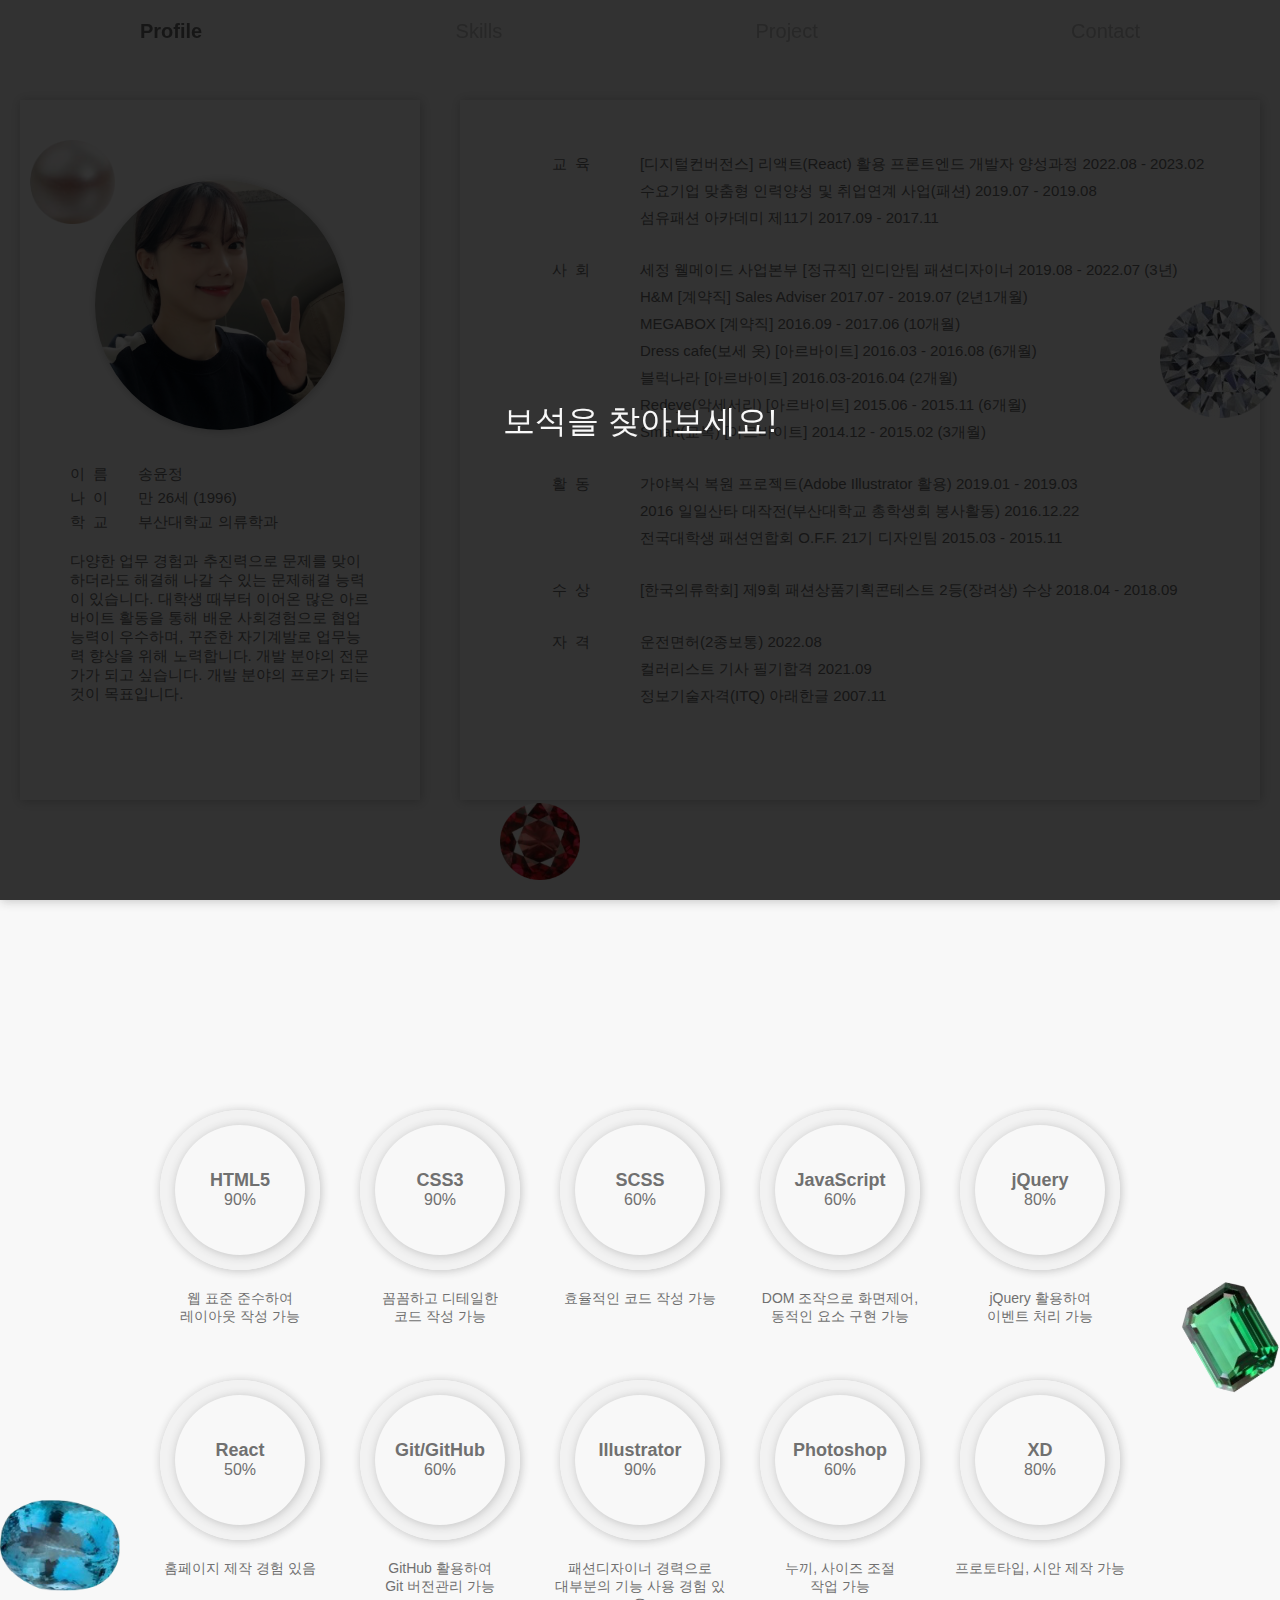
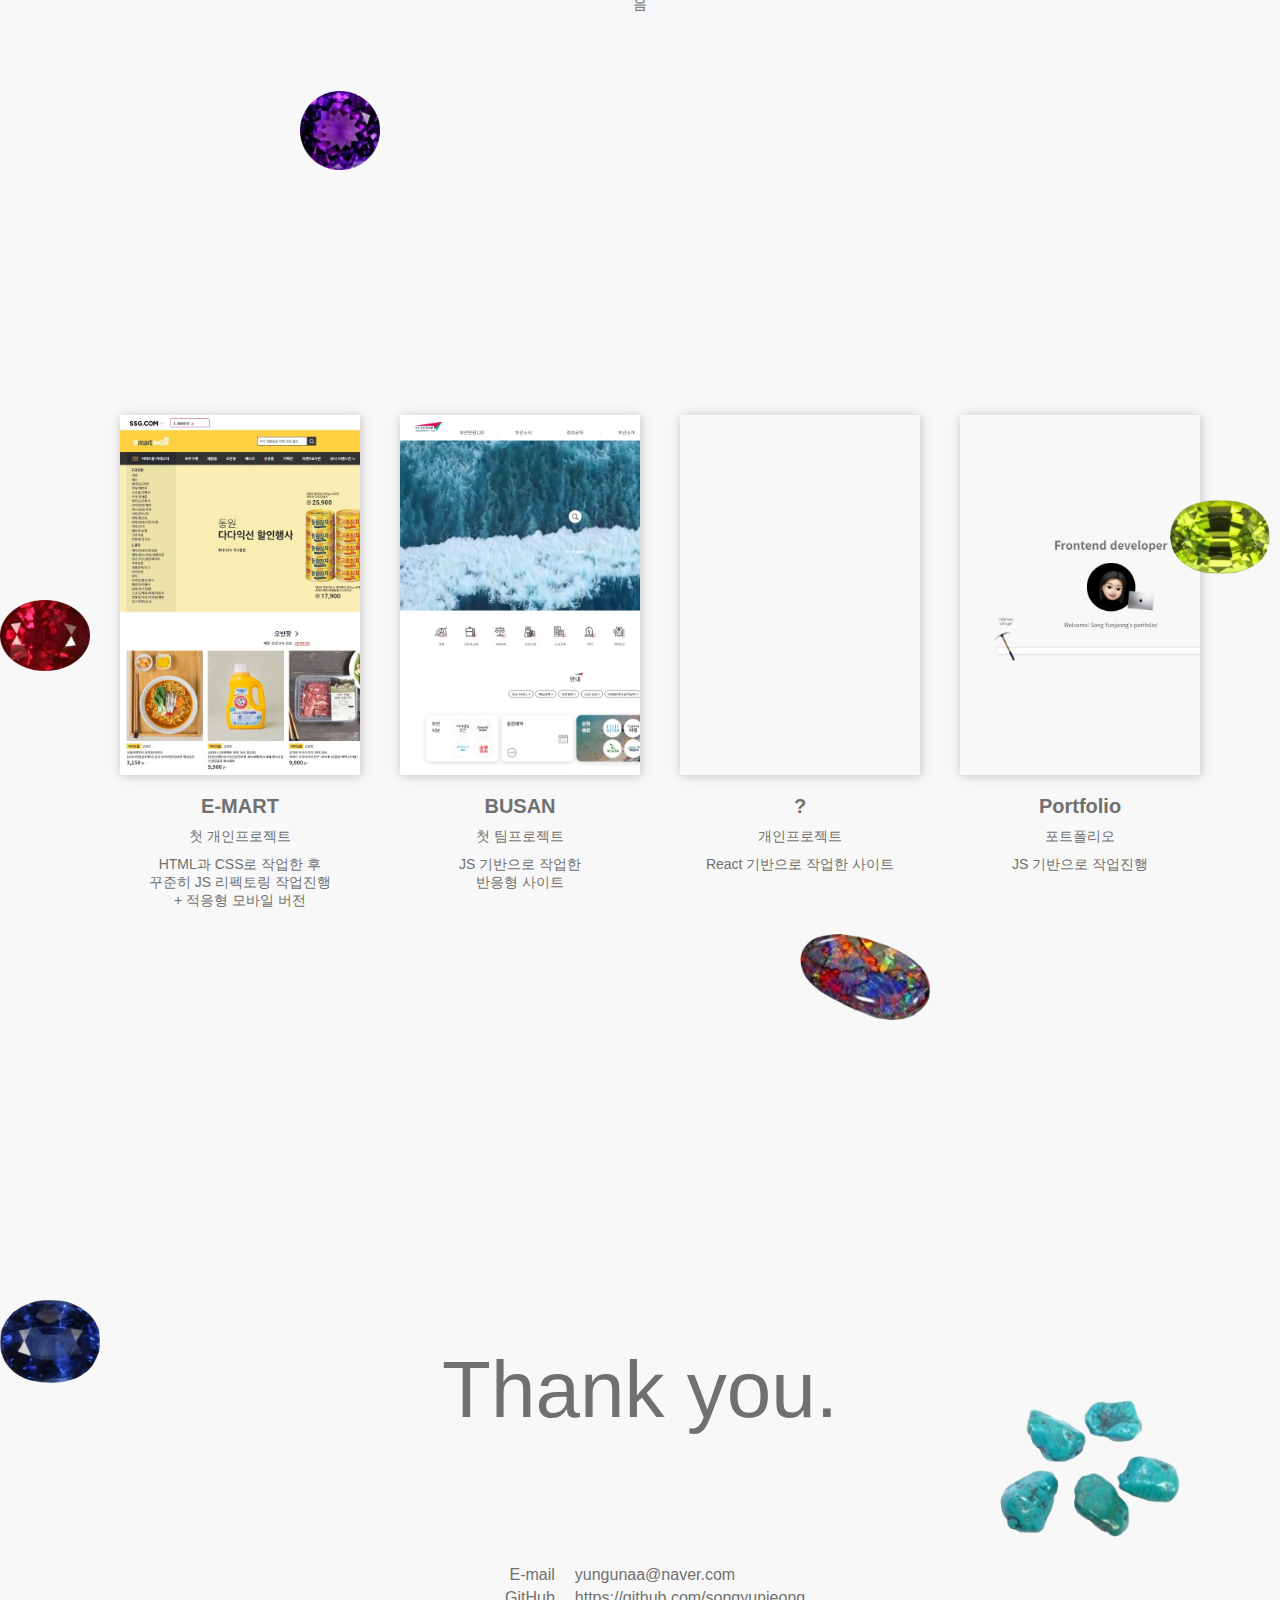
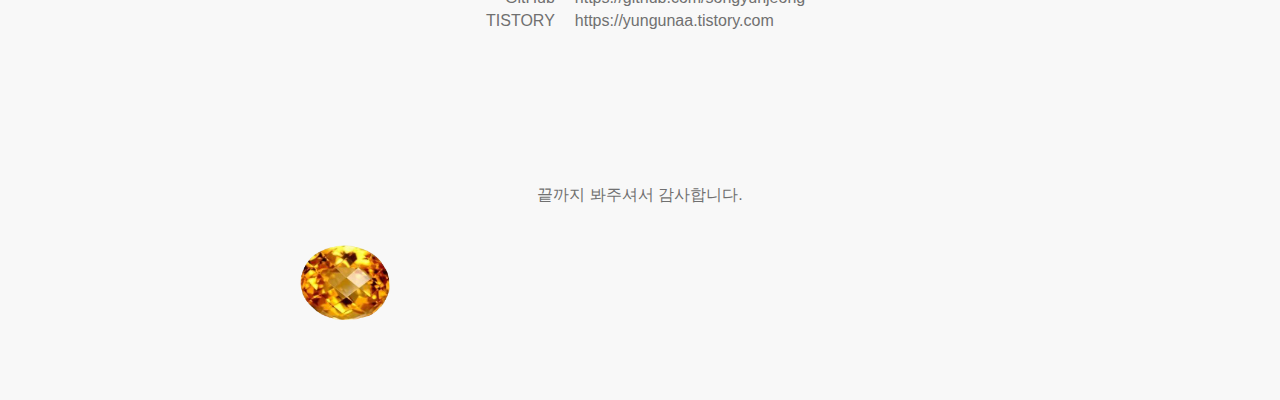
==== commit c537ffd8: "ver01.4" ====
--- a/portfolio.html
+++ b/portfolio.html
@@ -59,7 +59,7 @@
           </ul>
         </div><!--1-->
         <div class="act">
-          <div class="title">경&nbsp;&nbsp;력</div>
+          <div class="title">사&nbsp;&nbsp;회</div>
           <ul class="contents">
             <li>세정 웰메이드 사업본부 [정규직] 인디안팀 패션디자이너 2019.08 - 2022.07 (3년)</li>
             <li>H&M [계약직] Sales Adviser 2017.07 - 2019.07 (2년1개월)</li>
@@ -84,6 +84,14 @@
             <li>[한국의류학회] 제9회 패션상품기획콘테스트 2등(장려상) 수상 2018.04 - 2018.09</li>
           </ul>
         </div><!--3-->
+        <div class="act">
+          <div class="title">자&nbsp;&nbsp;격</div>
+          <ul class="contents">
+            <li>운전면허(2종보통) 2022.08</li>
+            <li>컬러리스트 기사 필기합격 2021.09</li>
+            <li>정보기술자격(ITQ) 아래한글 2007.11</li>
+          </ul>
+        </div><!--4-->
       </div><!--right-->
     </section>  
    
@@ -212,11 +220,11 @@
               </div>
               <div class="info4">
                 <ul>
-                  <li><a href="#!"><i class="fa-solid fa-code" style="color: #eee;"></i></a></li> <!-- 메인 페이지 -->
-                  <li><a href="./pdf/데이터베이스 구현(송윤정).pdf#page=3" target="_blank"><i class="fa-solid fa-code"></i></a></li> <!-- 서브 페이지1 -->
-                  <li><a href="#!"><i class="fa-solid fa-code" style="color: #eee;"></i></a></li> <!-- 디테일 페이지1 -->
-                  <li><a href="#!"><i class="fa-solid fa-code" style="color: #eee;"></i></a></li> <!-- 서브 페이지2 -->
-                  <li><a href="#!"><i class="fa-solid fa-code" style="color: #eee;"></i></a></li> <!-- 디테일 페이지2 -->
+                  <li><a href="./pdf/emart_메인페이지.pdf" target="_blank"><i class="fa-solid fa-code"></i></a></li> <!-- 메인 페이지 -->
+                  <li><a href="./pdf/emart_서브페이지1.pdf" target="_blank"><i class="fa-solid fa-code"></i></a></li> <!-- 서브 페이지1 -->
+                  <li><a href="#!" style="cursor: auto;"><i class="fa-solid fa-code" style="color: #eee;"></i></a></li> <!-- 디테일 페이지1 -->
+                  <li><a href="#!" style="cursor: auto;"><i class="fa-solid fa-code" style="color: #eee;"></i></a></li> <!-- 서브 페이지2 -->
+                  <li><a href="#!" style="cursor: auto;"><i class="fa-solid fa-code" style="color: #eee;"></i></a></li> <!-- 디테일 페이지2 -->
                   <li><a href="./pdf/인터페이스 구현(송윤정).pdf#page=8" target="_blank"><i class="fa-solid fa-code"></i></a></li> <!-- 로그인 -->
                   <li><a href="./pdf/인터페이스 구현(송윤정).pdf#page=9" target="_blank"><i class="fa-solid fa-code"></i></a></li> <!-- 아이디 찾기 -->
                   <li><a href="./pdf/인터페이스 구현(송윤정).pdf#page=10" target="_blank"><i class="fa-solid fa-code"></i></a></li> <!-- 비밀번호 찾기 -->
@@ -228,7 +236,7 @@
               <ul>
                 <li><a href="https://songyunjeong.github.io/emart_site/" target="_blank">사이트 보기</a></li>
                 <li><a href="https://github.com/songyunjeong/emart_site" target="_blank">깃허브 보기</a></li>
-                <li><a href="#!" style="color: #eee;">기획서 보기</a></li>
+                <li><a href="./pdf/emart_기획서.pdf#page=3" target="_blank">기획서 보기</a></li>
               </ul>
             </div>
             <div class="plus">
@@ -279,8 +287,8 @@
               </div>
               <div class="info4">
                 <ul>
-                  <li><a href="./pdf/통합 구현(송윤정).pdf#page=5" target="_blank"><i class="fa-solid fa-code"></i></a></li>
-                  <li><a href="./pdf/통합 구현(송윤정).pdf#page=9" target="_blank"><i class="fa-solid fa-code"></i></a></li>
+                  <li><a href="./pdf/통합 구현(송윤정).pdf#page=11" target="_blank"><i class="fa-solid fa-code"></i></a></li>
+                  <li><a href="./pdf/통합 구현(송윤정).pdf#page=20" target="_blank"><i class="fa-solid fa-code"></i></a></li>
                 </ul>
               </div>
             </div>
@@ -288,7 +296,7 @@
               <ul>
                 <li><a href="https://songyunjeong.github.io/busan_site/" target="_blank">사이트 보기</a></li>
                 <li><a href="https://github.com/songyunjeong/busan_site.git" target="_blank">깃허브 보기</a></li>
-                <li><a href="#!" style="color: #eee;">기획서 보기</a></li>
+                <li><a href="#!" style="color: #eee;" target="_blank">기획서 보기</a></li>
               </ul>
             </div>
             <div class="plus">
@@ -386,7 +394,7 @@
               </div>
               <div class="info4">
                 <ul>
-                  <li><a href="#!"><i class="fa-solid fa-code" style="color: #eee;"></i></a></li>
+                  <li><a href="./pdf/portfolio_메인페이지.pdf" target="_blank"><i class="fa-solid fa-code"></i></a></li>
                 </ul>
               </div>
             </div>
@@ -394,7 +402,7 @@
               <ul>
                 <li><a href="https://songyunjeong.github.io/portfolio/" target="_blank">사이트 보기</a></li>
                 <li><a href="https://github.com/songyunjeong/portfolio.git" target="_blank">깃허브 보기</a></li>
-                <li><a href="#!" style="color: #eee;">기획서 보기</a></li>
+                <li><a href="#!" style="color: #eee; cursor: auto;">기획서 보기</a></li>
               </ul>
             </div>
             <div class="plus">
--- a/css/portfolio.css
+++ b/css/portfolio.css
@@ -167,6 +167,7 @@
 }
 .profile .left .txt li {
   font-size: 15px;
+  margin-bottom: 5px;
 }
 .profile .left .txt li:last-child {
   margin-top: 20px;
@@ -174,11 +175,11 @@
 .profile .left .txt span {
   font-size: 15px;
   font-weight: 500;
-  margin-right: 20px;
+  margin-right: 30px;
 }
 .profile .right {
   width: 800px;
-  padding-top: 80px; box-sizing: border-box;
+  padding-top: 55px; box-sizing: border-box;
 }
 .profile .right .act {
   display: flex;
@@ -196,7 +197,7 @@
 }
 .profile .right .act .contents li {
   font-size: 15px;
-  margin-bottom: 10px;
+  margin-bottom: 8px;
 }
 
 /* skills */
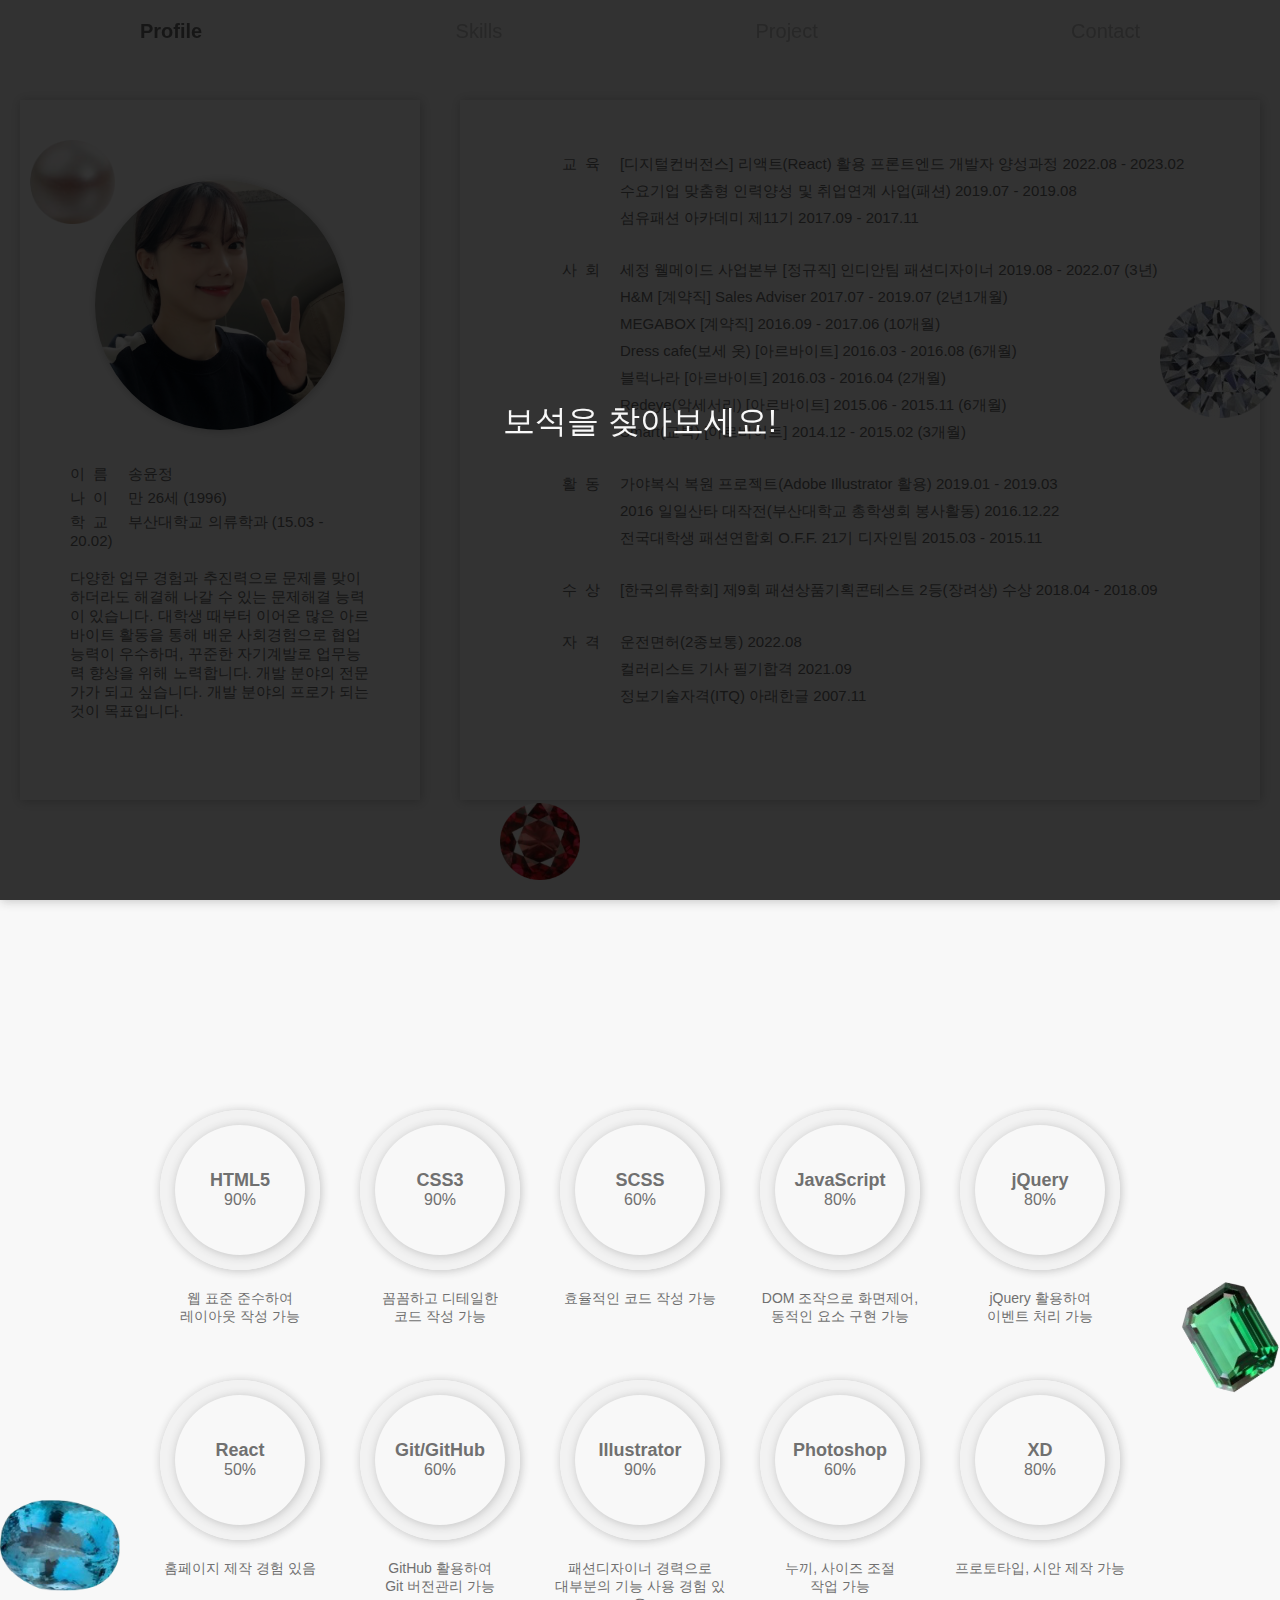
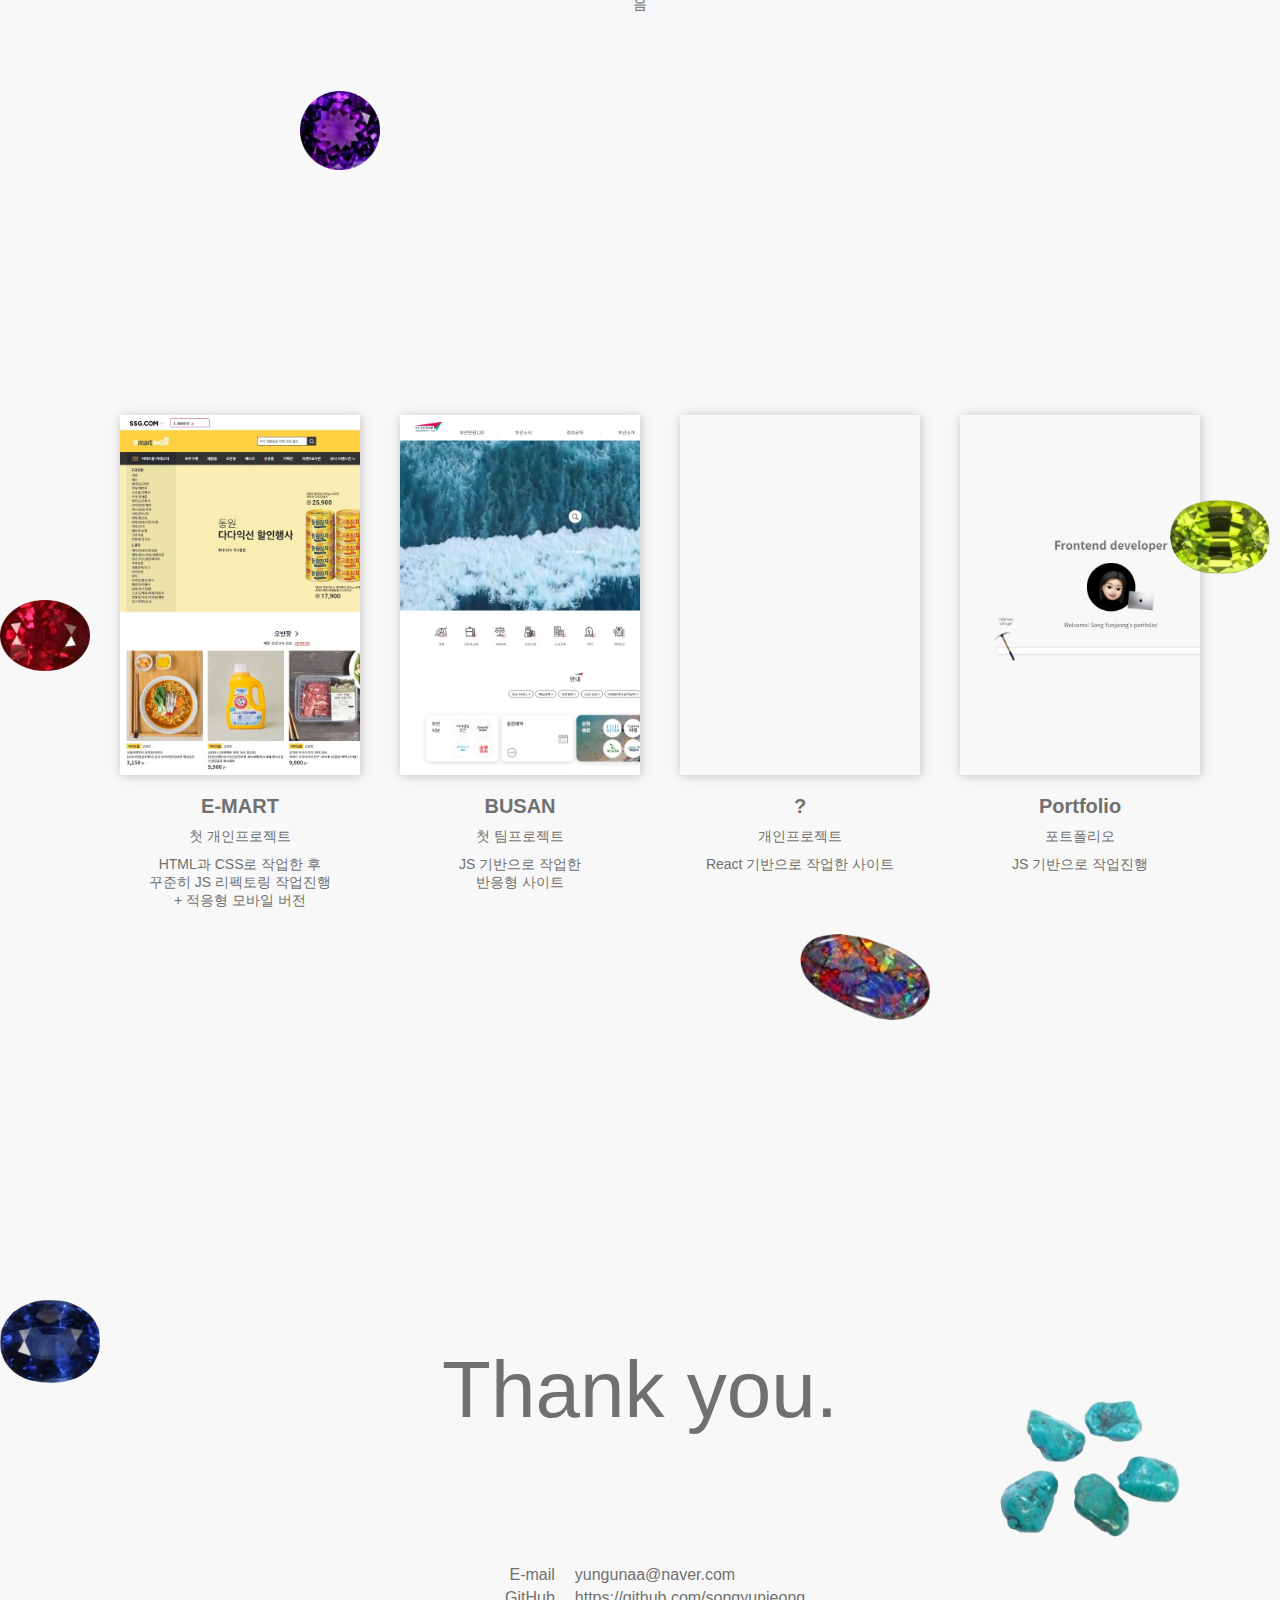
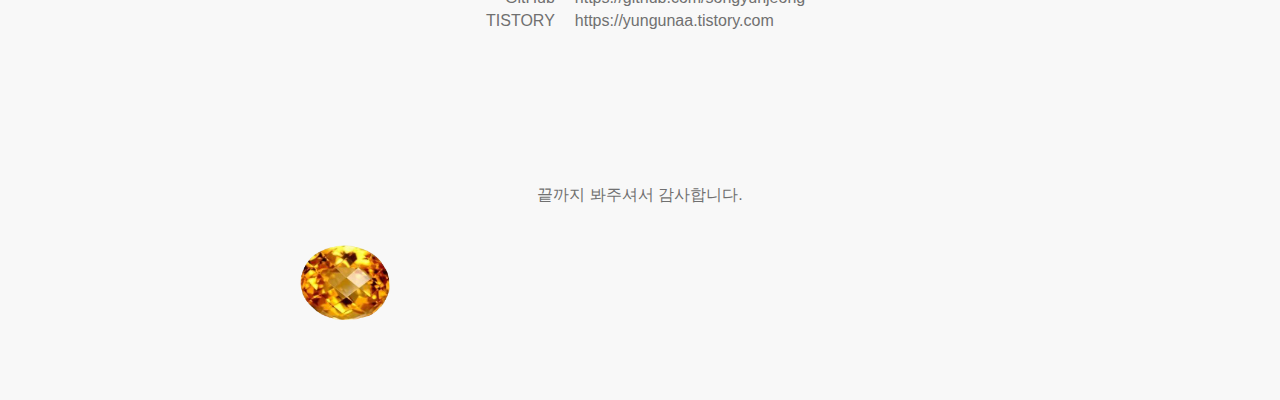
==== commit 7156f69c: "ver01.7" ====
--- a/portfolio.html
+++ b/portfolio.html
@@ -10,7 +10,18 @@
   <link rel="stylesheet" href="./css/portfolio.css">
   <script src="https://code.jquery.com/jquery-3.6.1.min.js"></script>
   <script src="./js/jquery.scrollTo.min.js"></script>
-  <script src="./js/portfolio.js" defer></script>  
+  <script src="./js/portfolio.js" defer></script>
+
+  <script>
+    function emartMobile() {
+      let popupWidth = 440;
+      let popupHeight = 800;
+      let popupTop = (window.screen.height / 2) - (popupHeight / 2);
+      let popupLeft = (window.screen.width / 2) - (popupWidth / 2);
+
+      let emartMobilePop = window.open('https://songyunjeong.github.io/emart_mobile_site/', '_blank', `width=${popupWidth}, height=${popupHeight}, top=${popupTop}, left=${popupLeft}`)
+    }
+  </script>
 </head>
 <body>
   <div class="lnb">
@@ -42,7 +53,7 @@
           <ul>
             <li><span>이&nbsp;&nbsp;름</span>송윤정</li>
             <li><span>나&nbsp;&nbsp;이</span>만 26세 (1996)</li>
-            <li><span>학&nbsp;&nbsp;교</span>부산대학교 의류학과</li>
+            <li><span>학&nbsp;&nbsp;교</span>부산대학교 의류학과 (15.03 - 20.02)</li>
             <li>
               다양한 업무 경험과 추진력으로 문제를 맞이하더라도 해결해 나갈 수 있는 문제해결 능력이 있습니다. 대학생 때부터 이어온 많은 아르바이트 활동을 통해 배운 사회경험으로 협업능력이 우수하며, 꾸준한 자기계발로 업무능력 향상을 위해 노력합니다. 개발 분야의 전문가가 되고 싶습니다. 개발 분야의 프로가 되는 것이 목표입니다.
             </li>
@@ -65,7 +76,7 @@
             <li>H&M [계약직] Sales Adviser 2017.07 - 2019.07 (2년1개월)</li>
             <li>MEGABOX [계약직] 2016.09 - 2017.06 (10개월)</li>
             <li>Dress cafe(보세 옷) [아르바이트] 2016.03 - 2016.08 (6개월)</li>
-            <li>블럭나라 [아르바이트] 2016.03-2016.04 (2개월)</li>
+            <li>블럭나라 [아르바이트] 2016.03 - 2016.04 (2개월)</li>
             <li>Redeye(악세서리) [아르바이트] 2015.06 - 2015.11 (6개월)</li>
             <li>Smart(교복) [아르바이트] 2014.12 - 2015.02 (3개월)</li>
           </ul>
@@ -123,7 +134,7 @@
           </div>
           <div class="bar4 bar">
             <div class="javascript circle">
-              <div class="skill_name"><p><span>JavaScript</span><br />60%</p></div>
+              <div class="skill_name"><p><span>JavaScript</span><br />80%</p></div>
             </div>
             <div class="txt">DOM 조작으로 화면제어,<br />동적인 요소 구현 가능</div>
           </div>
@@ -250,7 +261,7 @@
               </div>
             </div>
             <div class="mobile">
-              <div class="img"><a href="https://songyunjeong.github.io/emart_mobile_site/" target="_blank" onclick="alert('모바일 버전입니다. 개발자 모드로 봐주시면 감사하겠습니다.')"><img src="./images/emart_mobile.png" alt=""></a></div>
+              <div class="img"><a href="javascript:emartMobile()"><img src="./images/emart_mobile.png" alt=""></a></div>
               <div class="github"></div>
             </div>
           </div>
--- a/css/portfolio.css
+++ b/css/portfolio.css
@@ -175,7 +175,7 @@
 .profile .left .txt span {
   font-size: 15px;
   font-weight: 500;
-  margin-right: 30px;
+  margin-right: 20px;
 }
 .profile .right {
   width: 800px;
@@ -187,13 +187,13 @@
   margin-bottom: 25px;
 }
 .profile .right .act .title {
-  width: 130px;
+  width: 140px;
   font-size: 15px;
   font-weight: 500;
   text-align: right;
 }
 .profile .right .act .contents {
-  width: 620px;
+  width: 640px;
 }
 .profile .right .act .contents li {
   font-size: 15px;
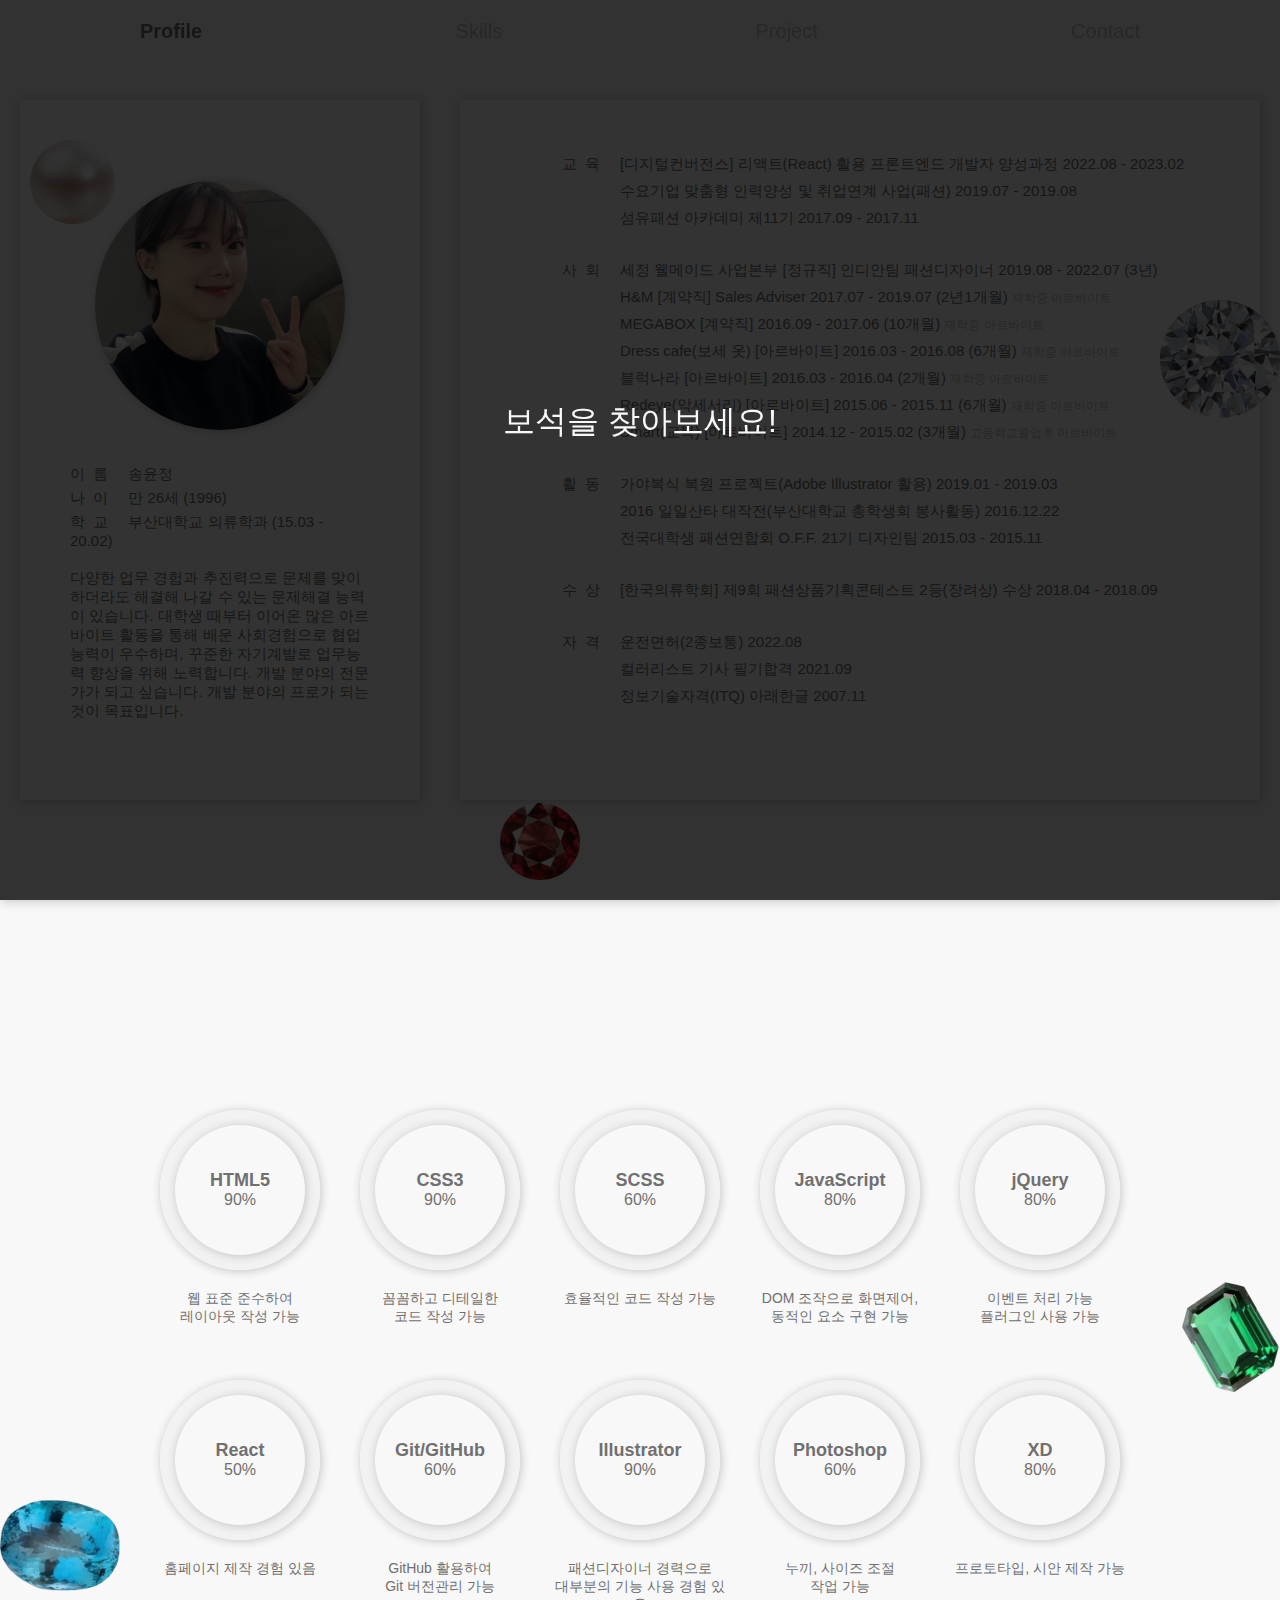
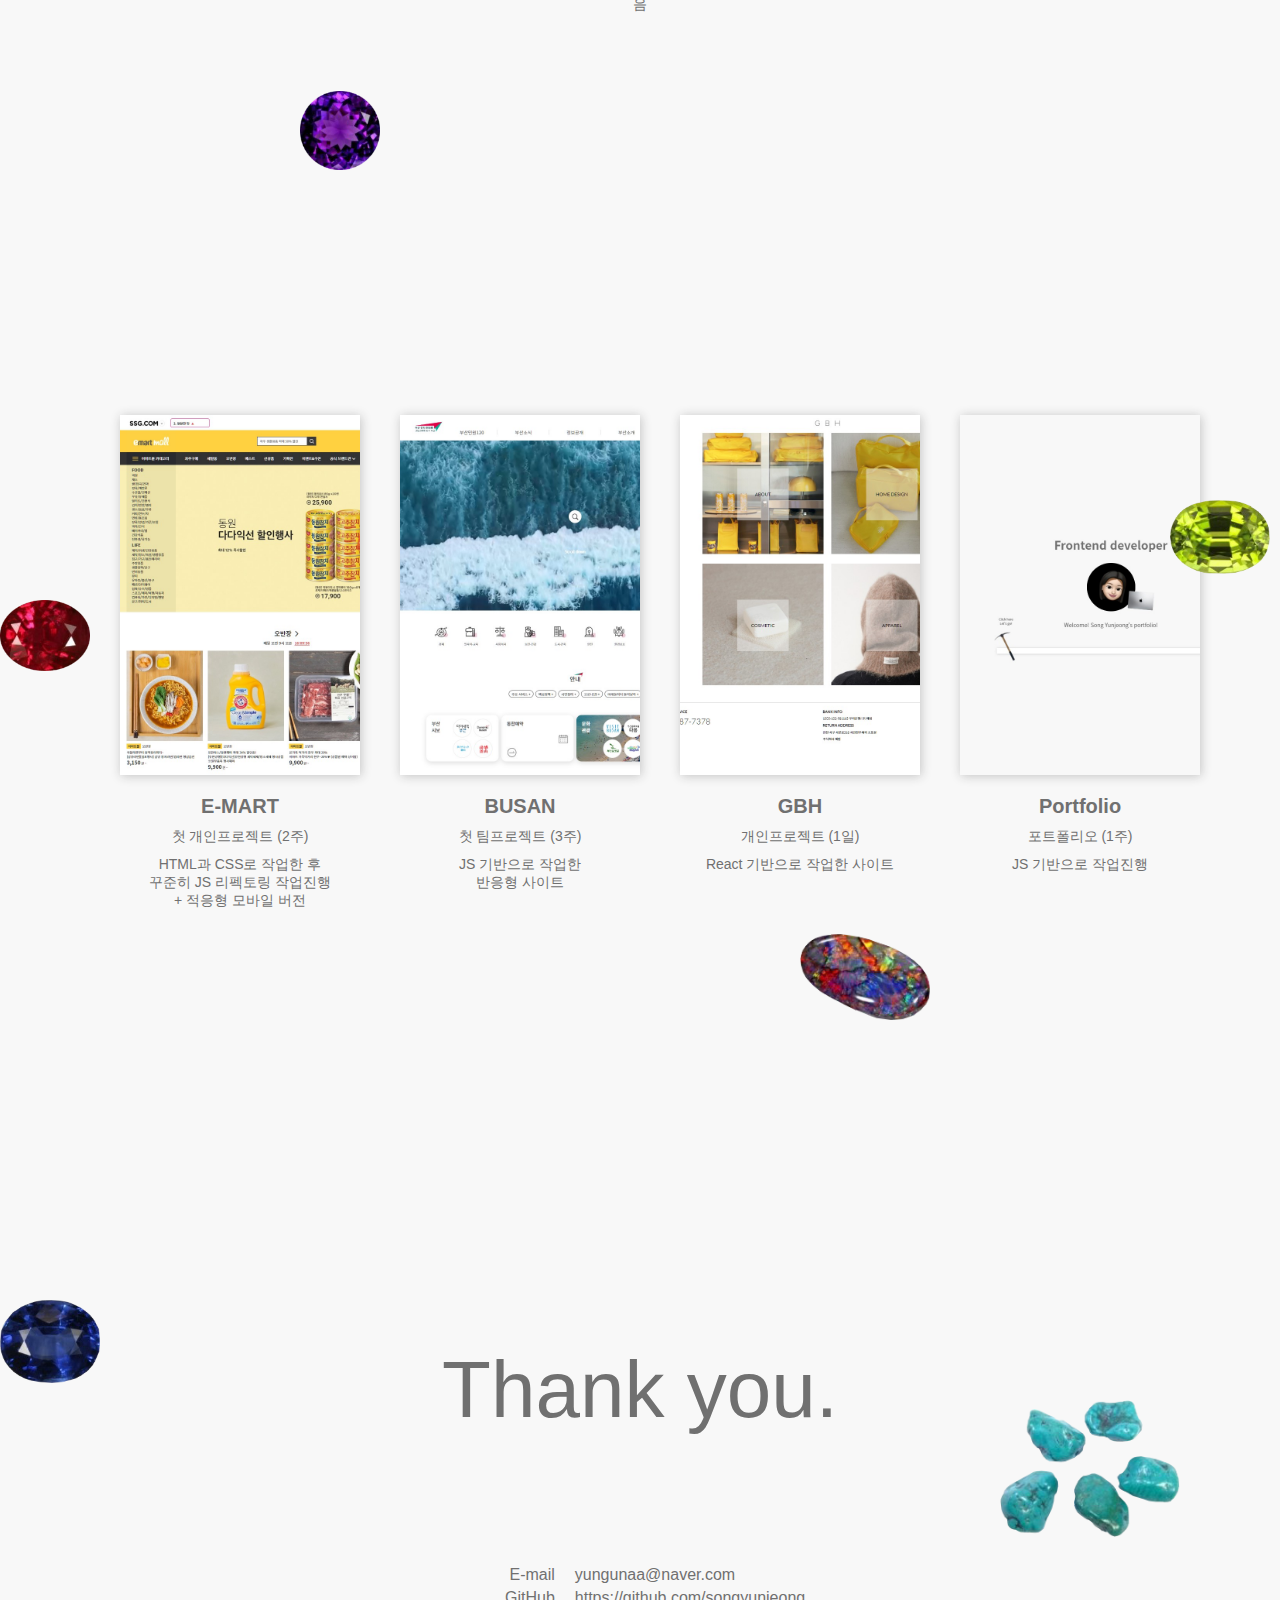
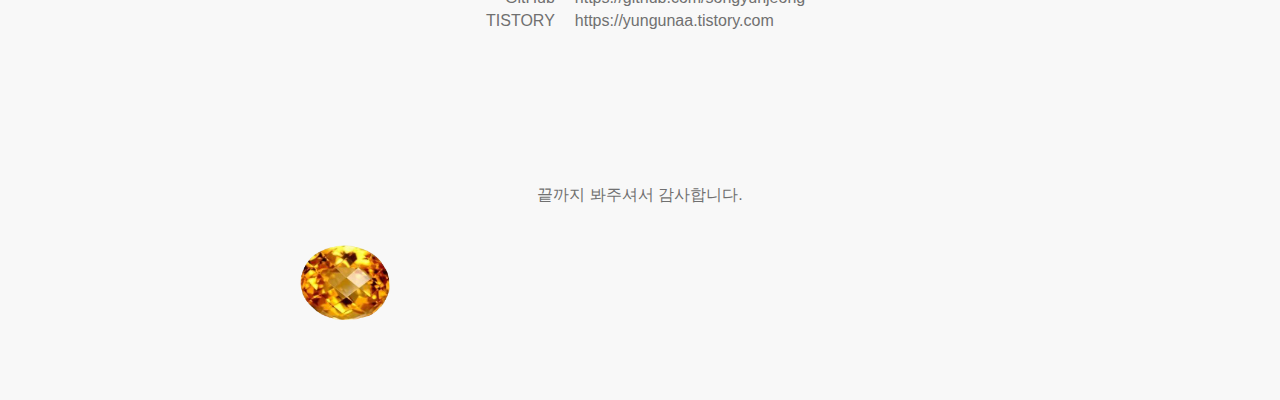
==== commit c62bf029: "ver01.9" ====
--- a/portfolio.html
+++ b/portfolio.html
@@ -20,6 +20,15 @@
       let popupLeft = (window.screen.width / 2) - (popupWidth / 2);
 
       let emartMobilePop = window.open('https://songyunjeong.github.io/emart_mobile_site/', '_blank', `width=${popupWidth}, height=${popupHeight}, top=${popupTop}, left=${popupLeft}`)
+    }
+
+    function busanMobile() {
+      let popupWidth = 440;
+      let popupHeight = 800;
+      let popupTop = (window.screen.height / 2) - (popupHeight / 2);
+      let popupLeft = (window.screen.width / 2) - (popupWidth / 2);
+
+      let emartMobilePop = window.open('https://songyunjeong.github.io/busan_site/', '_blank', `width=${popupWidth}, height=${popupHeight}, top=${popupTop}, left=${popupLeft}`)
     }
   </script>
 </head>
@@ -73,12 +82,12 @@
           <div class="title">사&nbsp;&nbsp;회</div>
           <ul class="contents">
             <li>세정 웰메이드 사업본부 [정규직] 인디안팀 패션디자이너 2019.08 - 2022.07 (3년)</li>
-            <li>H&M [계약직] Sales Adviser 2017.07 - 2019.07 (2년1개월)</li>
-            <li>MEGABOX [계약직] 2016.09 - 2017.06 (10개월)</li>
-            <li>Dress cafe(보세 옷) [아르바이트] 2016.03 - 2016.08 (6개월)</li>
-            <li>블럭나라 [아르바이트] 2016.03 - 2016.04 (2개월)</li>
-            <li>Redeye(악세서리) [아르바이트] 2015.06 - 2015.11 (6개월)</li>
-            <li>Smart(교복) [아르바이트] 2014.12 - 2015.02 (3개월)</li>
+            <li>H&M [계약직] Sales Adviser 2017.07 - 2019.07 (2년1개월) <span>재학중 아르바이트</span></li>
+            <li>MEGABOX [계약직] 2016.09 - 2017.06 (10개월) <span>재학중 아르바이트</span></li>
+            <li>Dress cafe(보세 옷) [아르바이트] 2016.03 - 2016.08 (6개월) <span>재학중 아르바이트</span></li>
+            <li>블럭나라 [아르바이트] 2016.03 - 2016.04 (2개월) <span>재학중 아르바이트</span></li>
+            <li>Redeye(악세서리) [아르바이트] 2015.06 - 2015.11 (6개월) <span>재학중 아르바이트</span></li>
+            <li>Smart(교복) [아르바이트] 2014.12 - 2015.02 (3개월) <span>고등학교졸업후 아르바이트</span></li>
           </ul>
         </div><!--1-->
         <div class="act">
@@ -142,7 +151,7 @@
             <div class="jquery circle">
               <div class="skill_name"><p><span>jQuery</span><br />80%</p></div>
             </div>
-            <div class="txt">jQuery 활용하여<br />이벤트 처리 가능</div>
+            <div class="txt">이벤트 처리 가능<br />플러그인 사용 가능</div>
           </div>
         </div>
         <div class="bar_box2 bar_box">
@@ -191,7 +200,7 @@
         <div class="site_txt">
           <ul>
             <li>E-MART</li>
-            <li>첫 개인프로젝트</li>
+            <li>첫 개인프로젝트 (2주)</li>
             <li>HTML과 CSS로 작업한 후<br />꾸준히 JS 리펙토링 작업진행<br />+ 적응형 모바일 버전</li>
           </ul>
         </div>
@@ -262,7 +271,6 @@
             </div>
             <div class="mobile">
               <div class="img"><a href="javascript:emartMobile()"><img src="./images/emart_mobile.png" alt=""></a></div>
-              <div class="github"></div>
             </div>
           </div>
         </div>
@@ -272,7 +280,7 @@
         <div class="site_txt">
           <ul>
             <li>BUSAN</li>
-            <li>첫 팀프로젝트</li>
+            <li>첫 팀프로젝트 (3주)</li>
             <li>JS 기반으로 작업한<br />반응형 사이트</li>
           </ul>
         </div>
@@ -307,7 +315,7 @@
               <ul>
                 <li><a href="https://songyunjeong.github.io/busan_site/" target="_blank">사이트 보기</a></li>
                 <li><a href="https://github.com/songyunjeong/busan_site.git" target="_blank">깃허브 보기</a></li>
-                <li><a href="#!" style="color: #eee;" target="_blank">기획서 보기</a></li>
+                <li><a href="./pdf/busan_기획서.pdf" target="_blank">기획서 보기</a></li>
               </ul>
             </div>
             <div class="plus">
@@ -320,25 +328,35 @@
                 <div class="txt">소스코드 보기</div>
               </div>
             </div>
+            <div class="mobile">
+              <div class="img"><a href="javascript:busanMobile()"><img src="./images/busan_mobile.png" alt=""></a></div>
+            </div>
+            <div class="team">
+              <p>
+                ! 코드는 개인작업물입니다.<br />
+                기획은 팀프로젝트로 진행했고,<br />
+                자사분석과 프로토타입 메인페이지 파트를 담당했습니다.
+              </p>
+            </div>
           </div>
         </div>
       </div><!--project2-->
       <div class="project3">
-        <div class="site_img3 site_img"></div>
+        <div class="site_img3 site_img"><img src="./images/gbh.jpg" alt=""></div>
         <div class="site_txt">
           <ul>
-            <li>?</li>
-            <li>개인프로젝트</li>
+            <li>GBH</li>
+            <li>개인프로젝트 (1일)</li>
             <li>React 기반으로 작업한 사이트</li>
           </ul>
         </div>
         <div class="site_plus3 site_plus">
           <div class="contents">
             <div class="cancle"><i class="fa-solid fa-xmark"></i></div>
-            <div class="title">?</div>
+            <div class="title">GBH</div>
             <div class="site_info">
               <div class="info1">
-                <div class="site_img"></div>
+                <div class="site_img"><img src="./images/gbh.jpg" alt=""></div>
               </div>
               <div class="info2">
                 <ul>
@@ -347,20 +365,20 @@
               </div>
               <div class="info3">
                 <ul>
-                  <li><a href="#!"><i class="fa-solid fa-pager" style="color: #eee;"></i></a></li>
+                  <li><a href="https://songyunjeong.github.io/gbh_site/" target="_blank"><i class="fa-solid fa-pager"></i></a></li>
                 </ul>
               </div>
               <div class="info4">
                 <ul>
-                  <li><a href="#!"><i class="fa-solid fa-code" style="color: #eee;"></i></a></li>
+                  <li><a href="#!"><i class="fa-solid fa-code" style="color: #eee; cursor: auto;"></i></a></li>
                 </ul>
               </div>
             </div>
             <div class="site_btn">
               <ul>
-                <li><a href="#!" style="color: #eee;">사이트 보기</a></li>
-                <li><a href="#!" style="color: #eee;">깃허브 보기</a></li>
-                <li><a href="#!" style="color: #eee;">기획서 보기</a></li>
+                <li><a href="https://songyunjeong.github.io/gbh_site/" target="_blank">사이트 보기</a></li>
+                <li><a href="https://github.com/songyunjeong/gbh_site" target="_blank">깃허브 보기</a></li>
+                <li><a href="#!" style="color: #eee; cursor: auto;">기획서 보기</a></li>
               </ul>
             </div>
             <div class="plus">
@@ -381,7 +399,7 @@
         <div class="site_txt">
           <ul>
             <li>Portfolio</li>
-            <li>포트폴리오</li>
+            <li>포트폴리오 (1주)</li>
             <li>JS 기반으로 작업진행</li>
           </ul>
         </div>
@@ -412,7 +430,7 @@
             <div class="site_btn">
               <ul>
                 <li><a href="https://songyunjeong.github.io/portfolio/" target="_blank">사이트 보기</a></li>
-                <li><a href="https://github.com/songyunjeong/portfolio.git" target="_blank">깃허브 보기</a></li>
+                <li><a href="https://github.com/songyunjeong/portfolio" target="_blank">깃허브 보기</a></li>
                 <li><a href="#!" style="color: #eee; cursor: auto;">기획서 보기</a></li>
               </ul>
             </div>
--- a/css/portfolio.css
+++ b/css/portfolio.css
@@ -198,6 +198,11 @@
 .profile .right .act .contents li {
   font-size: 15px;
   margin-bottom: 8px;
+}
+.profile .right .act .contents span {
+  font-size: 12px;
+  font-weight: 500;
+  color: #C2C2C2;
 }
 
 /* skills */
@@ -417,7 +422,8 @@
 }
 
 .project .site_plus .site_info .info2 ul {
-  margin-left: 50px;
+  width: 100px;
+  margin-left: 45px;
 }
 .project .site_plus .site_info .info2 li {
   font-size: 14px;
@@ -443,9 +449,9 @@
 .project .site_plus1 .site_info .info2 ul {margin-top: 30px;}
 .project .site_plus1 .site_info .info3 ul {margin-top: 30px;}
 .project .site_plus1 .site_info .info4 ul {margin-top: 30px;}
-.project .site_plus2 .site_info .info2 ul {margin-top: 150px;}
-.project .site_plus2 .site_info .info3 ul {margin-top: 150px;}
-.project .site_plus2 .site_info .info4 ul {margin-top: 150px;}
+.project .site_plus2 .site_info .info2 ul {margin-top: 190px;}
+.project .site_plus2 .site_info .info3 ul {margin-top: 190px;}
+.project .site_plus2 .site_info .info4 ul {margin-top: 190px;}
 .project .site_plus3 .site_info .info2 ul {margin-top: 160px;}
 .project .site_plus3 .site_info .info3 ul {margin-top: 160px;}
 .project .site_plus3 .site_info .info4 ul {margin-top: 160px;}
@@ -502,6 +508,14 @@
 }
 .project .site_plus .mobile img {
   width: 100px;
+}
+.project .site_plus .team {
+  background-color: #F1F1F1;
+  width: 250px;
+  font-size: 13px;
+  padding: 10px; box-sizing: border-box;
+  position: absolute;
+  top: 200px; right: 200px;
 }
 
 
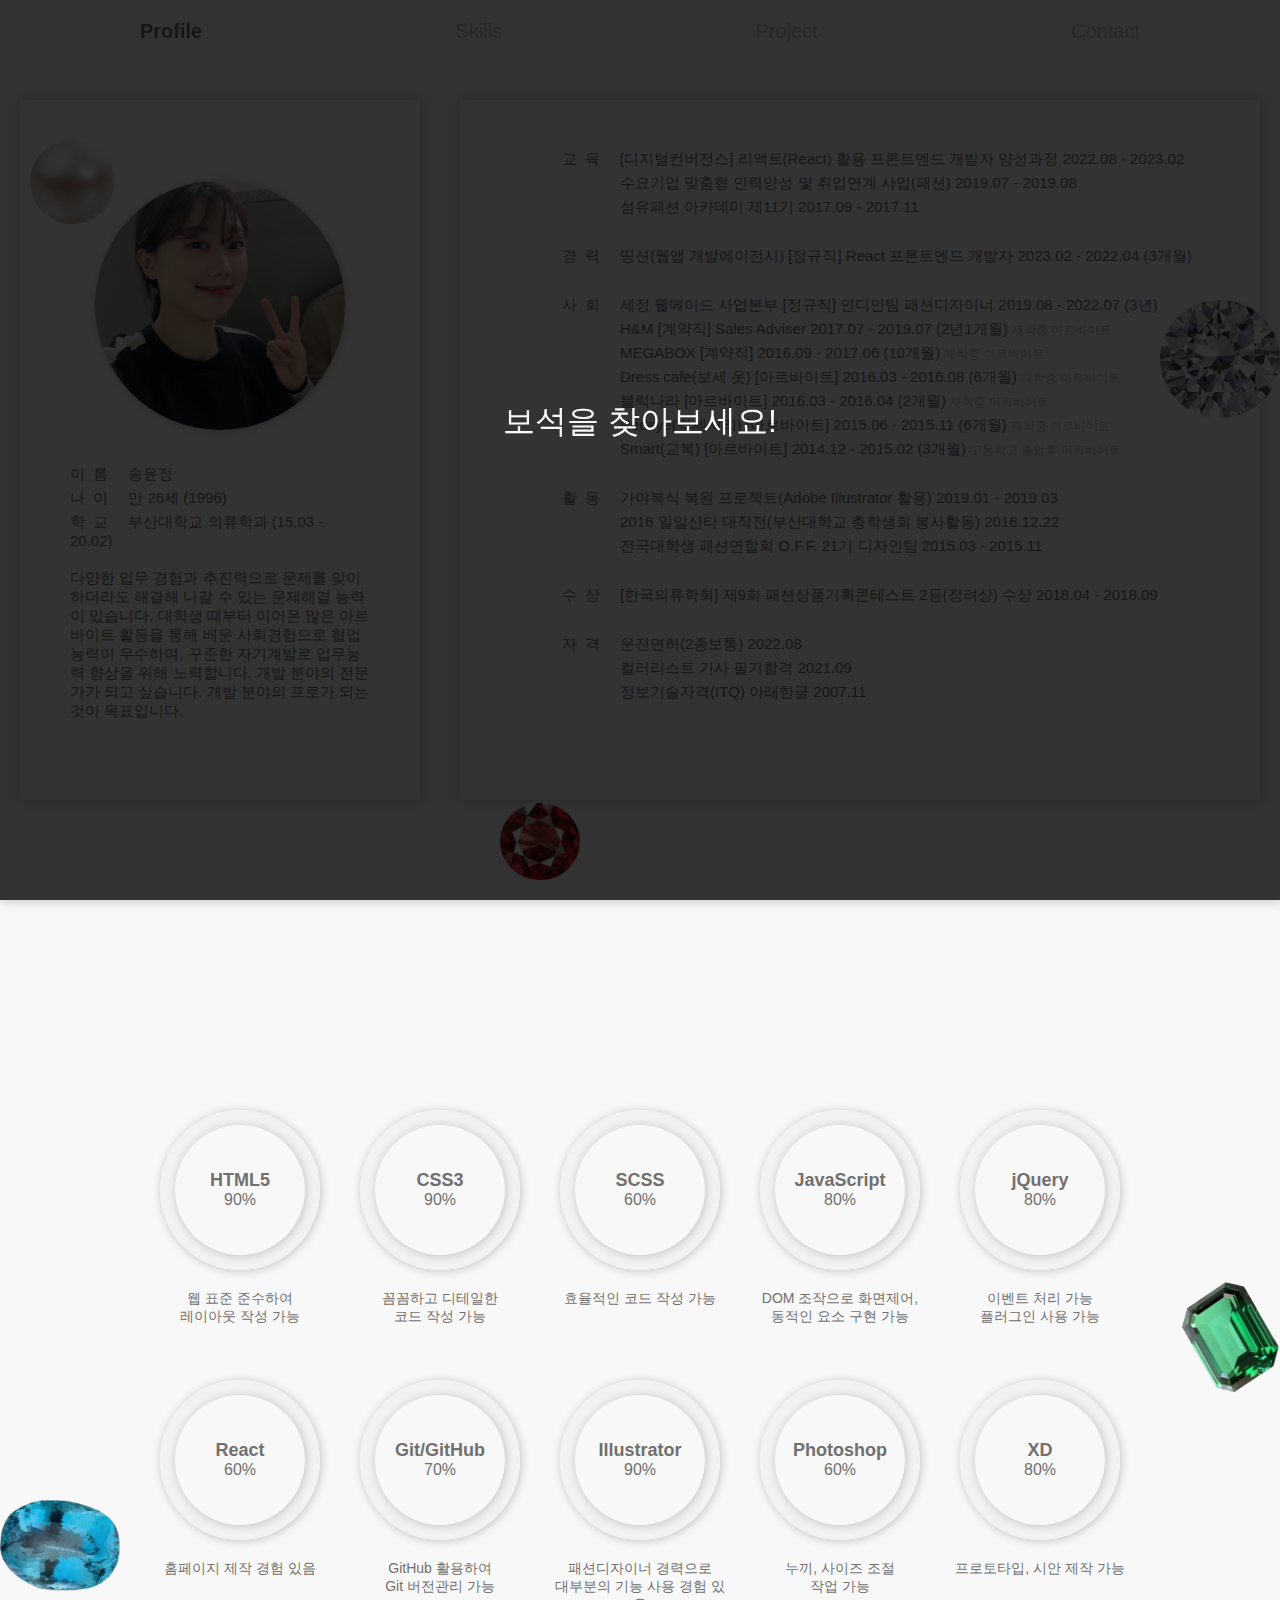
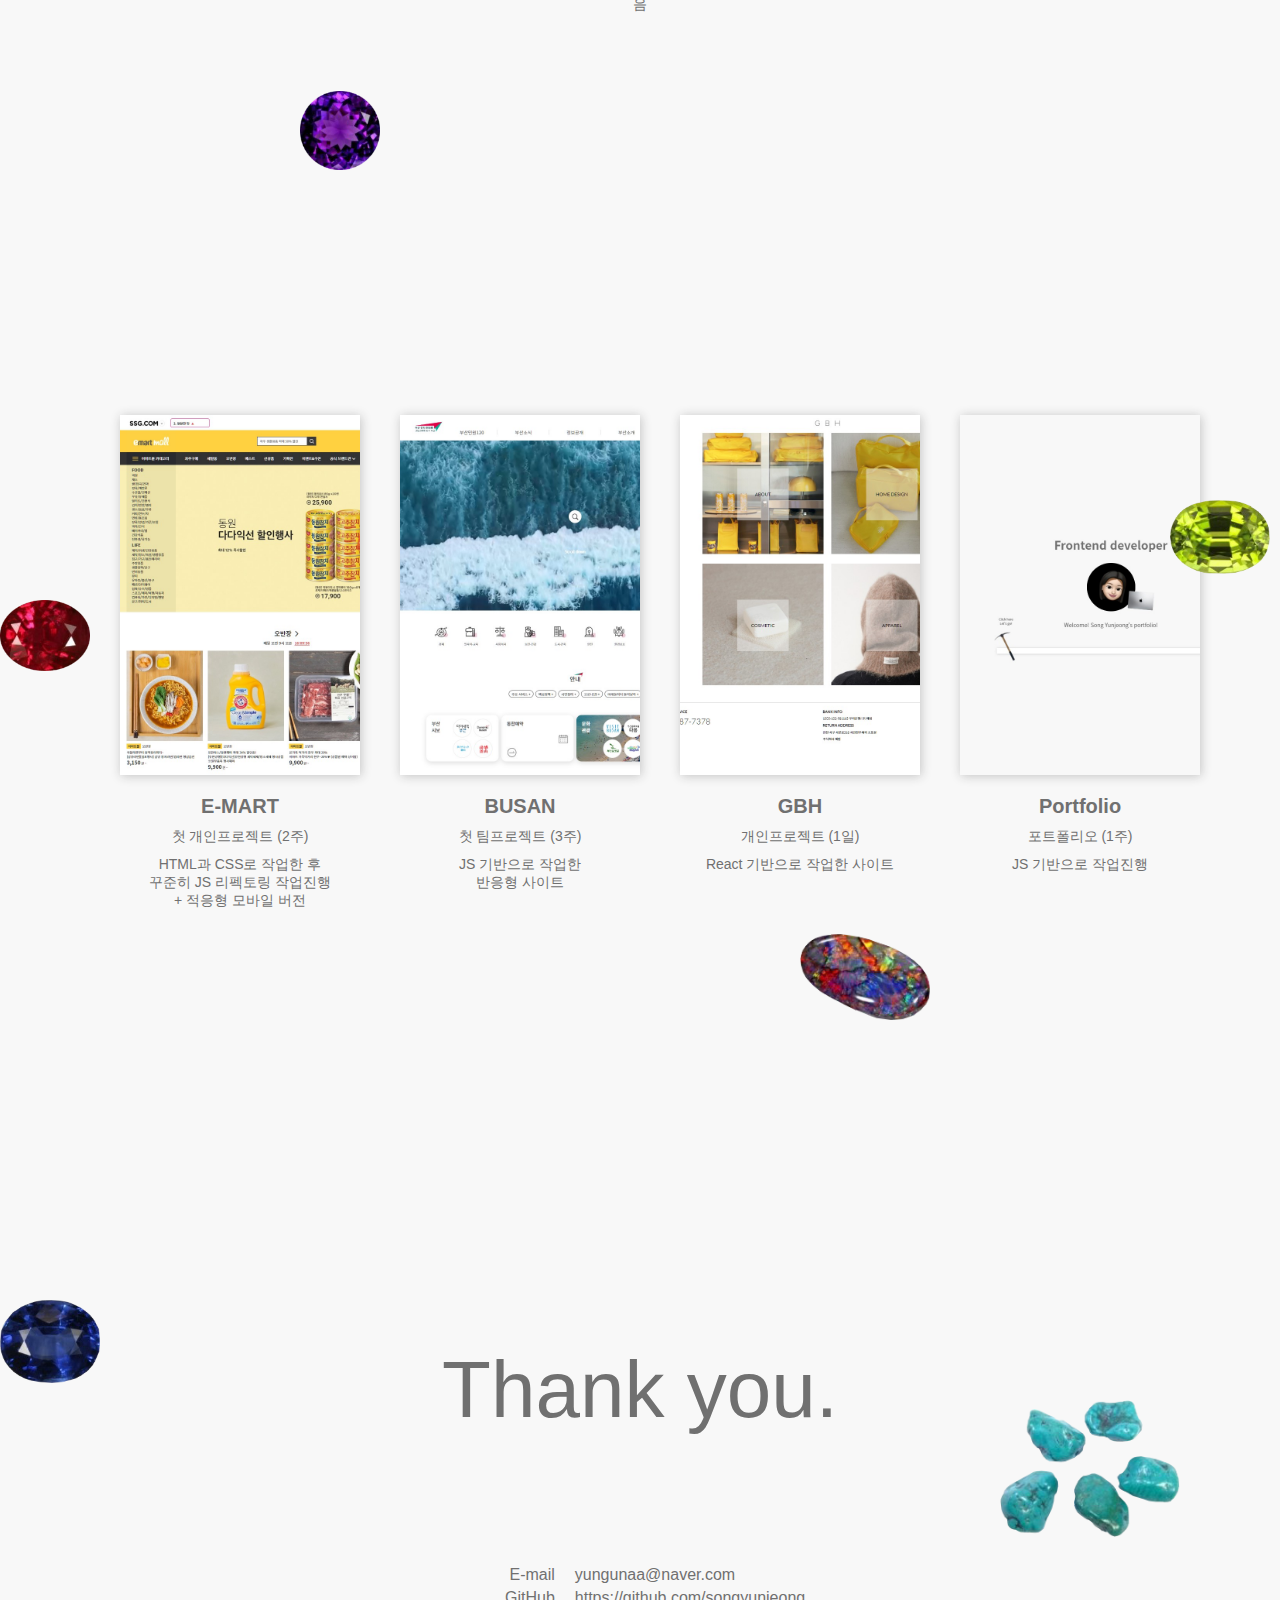
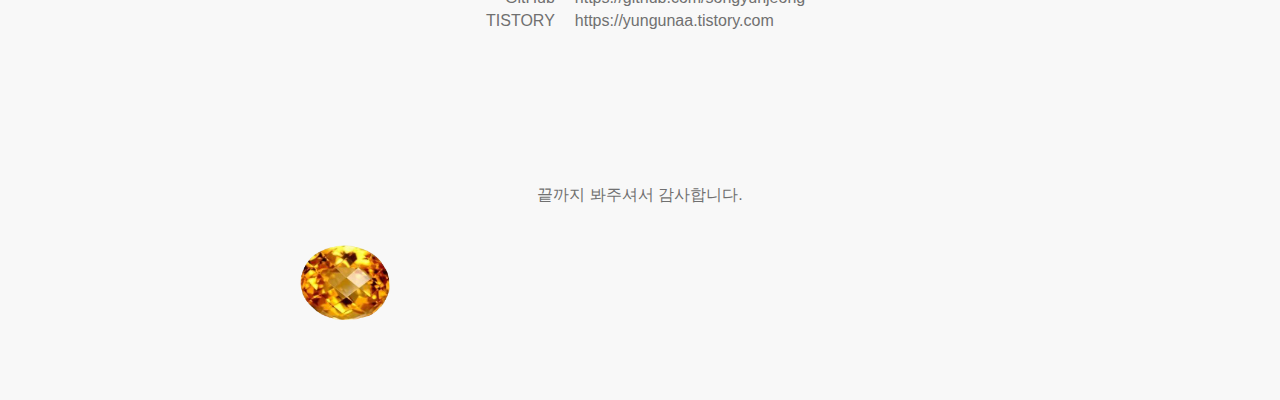
==== commit 479507fb: "경력수정" ====
--- a/portfolio.html
+++ b/portfolio.html
@@ -1,470 +1,839 @@
 <!DOCTYPE html>
 <html lang="ko">
-<head>
-  <meta charset="UTF-8">
-  <meta http-equiv="X-UA-Compatible" content="IE=edge">
-  <meta name="viewport" content="width=device-width, initial-scale=1.0">
-  <title>Song Yunjeong's portfolio</title>
-
-  <link rel="stylesheet" href="https://cdnjs.cloudflare.com/ajax/libs/font-awesome/6.2.1/css/all.min.css">
-  <link rel="stylesheet" href="./css/portfolio.css">
-  <script src="https://code.jquery.com/jquery-3.6.1.min.js"></script>
-  <script src="./js/jquery.scrollTo.min.js"></script>
-  <script src="./js/portfolio.js" defer></script>
-
-  <script>
-    function emartMobile() {
-      let popupWidth = 440;
-      let popupHeight = 800;
-      let popupTop = (window.screen.height / 2) - (popupHeight / 2);
-      let popupLeft = (window.screen.width / 2) - (popupWidth / 2);
-
-      let emartMobilePop = window.open('https://songyunjeong.github.io/emart_mobile_site/', '_blank', `width=${popupWidth}, height=${popupHeight}, top=${popupTop}, left=${popupLeft}`)
-    }
-
-    function busanMobile() {
-      let popupWidth = 440;
-      let popupHeight = 800;
-      let popupTop = (window.screen.height / 2) - (popupHeight / 2);
-      let popupLeft = (window.screen.width / 2) - (popupWidth / 2);
-
-      let emartMobilePop = window.open('https://songyunjeong.github.io/busan_site/', '_blank', `width=${popupWidth}, height=${popupHeight}, top=${popupTop}, left=${popupLeft}`)
-    }
-  </script>
-</head>
-<body>
-  <div class="lnb">
-    <ul>
-      <li class="on"><a href="#profile">Profile</a></li>
-      <li><a href="#skills">Skills</a></li>
-      <li><a href="#project">Project</a></li>
-      <li><a href="#contact">Contact</a></li>
-    </ul>
-  </div><!--lnb-->
-
-  <div class="wrap">
-    <div class="coin_box">
-      <img class="coin" src="./images/coin.png" alt="">
-      <p class="txt">You find a gem!</p>
+  <head>
+    <meta charset="UTF-8" />
+    <meta http-equiv="X-UA-Compatible" content="IE=edge" />
+    <meta name="viewport" content="width=device-width, initial-scale=1.0" />
+    <title>Song Yunjeong's portfolio</title>
+
+    <link
+      rel="stylesheet"
+      href="https://cdnjs.cloudflare.com/ajax/libs/font-awesome/6.2.1/css/all.min.css"
+    />
+    <link rel="stylesheet" href="./css/portfolio.css" />
+    <script src="https://code.jquery.com/jquery-3.6.1.min.js"></script>
+    <script src="./js/jquery.scrollTo.min.js"></script>
+    <script src="./js/portfolio.js" defer></script>
+
+    <script>
+      function emartMobile() {
+        let popupWidth = 440;
+        let popupHeight = 800;
+        let popupTop = window.screen.height / 2 - popupHeight / 2;
+        let popupLeft = window.screen.width / 2 - popupWidth / 2;
+
+        let emartMobilePop = window.open(
+          "https://songyunjeong.github.io/emart_mobile_site/",
+          "_blank",
+          `width=${popupWidth}, height=${popupHeight}, top=${popupTop}, left=${popupLeft}`
+        );
+      }
+
+      function busanMobile() {
+        let popupWidth = 440;
+        let popupHeight = 800;
+        let popupTop = window.screen.height / 2 - popupHeight / 2;
+        let popupLeft = window.screen.width / 2 - popupWidth / 2;
+
+        let emartMobilePop = window.open(
+          "https://songyunjeong.github.io/busan_site/",
+          "_blank",
+          `width=${popupWidth}, height=${popupHeight}, top=${popupTop}, left=${popupLeft}`
+        );
+      }
+    </script>
+  </head>
+  <body>
+    <div class="lnb">
+      <ul>
+        <li class="on"><a href="#profile">Profile</a></li>
+        <li><a href="#skills">Skills</a></li>
+        <li><a href="#project">Project</a></li>
+        <li><a href="#contact">Contact</a></li>
+      </ul>
     </div>
-
-    <section id="profile" class="profile">
-      <div class="gem_info1 gem_info"><p>보석을 찾아보세요!</p></div>
-      <div class="gem_info2 gem_info"><p>Wow! 모두 찾았어요!</p></div>
-      <div class="gem">
-        <img class="gem1" src="./images/pearls.png" alt="">
-        <img class="gem2" src="./images/diamond.png" alt="">
-        <img class="gem3" src="./images/garnet.png" alt="">        
-      </div>      
-      <div class="left">
-        <div class="img"><img src="./images/profile2.jpg" alt=""></div>
-        <div class="txt">
+    <!--lnb-->
+
+    <div class="wrap">
+      <div class="coin_box">
+        <img class="coin" src="./images/coin.png" alt="" />
+        <p class="txt">You find a gem!</p>
+      </div>
+
+      <section id="profile" class="profile">
+        <div class="gem_info1 gem_info"><p>보석을 찾아보세요!</p></div>
+        <div class="gem_info2 gem_info"><p>Wow! 모두 찾았어요!</p></div>
+        <div class="gem">
+          <img class="gem1" src="./images/pearls.png" alt="" />
+          <img class="gem2" src="./images/diamond.png" alt="" />
+          <img class="gem3" src="./images/garnet.png" alt="" />
+        </div>
+        <div class="left">
+          <div class="img"><img src="./images/profile2.jpg" alt="" /></div>
+          <div class="txt">
+            <ul>
+              <li><span>이&nbsp;&nbsp;름</span>송윤정</li>
+              <li><span>나&nbsp;&nbsp;이</span>만 26세 (1996)</li>
+              <li>
+                <span>학&nbsp;&nbsp;교</span>부산대학교 의류학과 (15.03 - 20.02)
+              </li>
+              <li>
+                다양한 업무 경험과 추진력으로 문제를 맞이하더라도 해결해 나갈 수
+                있는 문제해결 능력이 있습니다. 대학생 때부터 이어온 많은
+                아르바이트 활동을 통해 배운 사회경험으로 협업능력이 우수하며,
+                꾸준한 자기계발로 업무능력 향상을 위해 노력합니다. 개발 분야의
+                전문가가 되고 싶습니다. 개발 분야의 프로가 되는 것이 목표입니다.
+              </li>
+            </ul>
+          </div>
+        </div>
+        <!--left-->
+        <div class="right">
+          <div class="act">
+            <div class="title">교&nbsp;&nbsp;육</div>
+            <ul class="contents">
+              <li>
+                [디지털컨버전스] 리액트(React) 활용 프론트엔드 개발자 양성과정
+                2022.08 - 2023.02
+              </li>
+              <li>
+                수요기업 맞춤형 인력양성 및 취업연계 사업(패션) 2019.07 -
+                2019.08
+              </li>
+              <li>섬유패션 아카데미 제11기 2017.09 - 2017.11</li>
+            </ul>
+          </div>
+          <!--1-->
+          <div class="act">
+            <div class="title">경&nbsp;&nbsp;력</div>
+            <ul class="contents">
+              <li>
+                띵션(웹앱 개발에이전시) [정규직] React 프론트엔드 개발자 2023.02
+                - 2022.04 (3개월)
+              </li>
+            </ul>
+          </div>
+          <!--2-->
+          <div class="act">
+            <div class="title">사&nbsp;&nbsp;회</div>
+            <ul class="contents">
+              <li>
+                세정 웰메이드 사업본부 [정규직] 인디안팀 패션디자이너 2019.08 -
+                2022.07 (3년)
+              </li>
+              <li>
+                H&M [계약직] Sales Adviser 2017.07 - 2019.07 (2년1개월)
+                <span>재학중 아르바이트</span>
+              </li>
+              <li>
+                MEGABOX [계약직] 2016.09 - 2017.06 (10개월)
+                <span>재학중 아르바이트</span>
+              </li>
+              <li>
+                Dress cafe(보세 옷) [아르바이트] 2016.03 - 2016.08 (6개월)
+                <span>재학중 아르바이트</span>
+              </li>
+              <li>
+                블럭나라 [아르바이트] 2016.03 - 2016.04 (2개월)
+                <span>재학중 아르바이트</span>
+              </li>
+              <li>
+                Redeye(악세서리) [아르바이트] 2015.06 - 2015.11 (6개월)
+                <span>재학중 아르바이트</span>
+              </li>
+              <li>
+                Smart(교복) [아르바이트] 2014.12 - 2015.02 (3개월)
+                <span>고등학교 졸업후 아르바이트</span>
+              </li>
+            </ul>
+          </div>
+          <!--3-->
+          <div class="act">
+            <div class="title">활&nbsp;&nbsp;동</div>
+            <ul class="contents">
+              <li>
+                가야복식 복원 프로젝트(Adobe Illustrator 활용) 2019.01 - 2019.03
+              </li>
+              <li>
+                2016 일일산타 대작전(부산대학교 총학생회 봉사활동) 2016.12.22
+              </li>
+              <li>
+                전국대학생 패션연합회 O.F.F. 21기 디자인팀 2015.03 - 2015.11
+              </li>
+            </ul>
+          </div>
+          <!--4-->
+          <div class="act">
+            <div class="title">수&nbsp;&nbsp;상</div>
+            <ul class="contents">
+              <li>
+                [한국의류학회] 제9회 패션상품기획콘테스트 2등(장려상) 수상
+                2018.04 - 2018.09
+              </li>
+            </ul>
+          </div>
+          <!--5-->
+          <div class="act">
+            <div class="title">자&nbsp;&nbsp;격</div>
+            <ul class="contents">
+              <li>운전면허(2종보통) 2022.08</li>
+              <li>컬러리스트 기사 필기합격 2021.09</li>
+              <li>정보기술자격(ITQ) 아래한글 2007.11</li>
+            </ul>
+          </div>
+          <!--6-->
+        </div>
+        <!--right-->
+      </section>
+
+      <section id="skills" class="skills">
+        <div class="gem">
+          <img class="gem4" src="./images/aquamarine.png" alt="" />
+          <img class="gem5" src="./images/emerald.png" alt="" />
+          <img class="gem6" src="./images/amethyst.png" alt="" />
+        </div>
+        <div class="circle_bar">
+          <div class="bar_box1 bar_box">
+            <div class="bar1 bar">
+              <div class="html5 circle">
+                <div class="skill_name">
+                  <p><span>HTML5</span><br />90%</p>
+                </div>
+              </div>
+              <div class="txt">웹 표준 준수하여<br />레이아웃 작성 가능</div>
+            </div>
+            <div class="bar2 bar">
+              <div class="css3 circle">
+                <div class="skill_name">
+                  <p><span>CSS3</span><br />90%</p>
+                </div>
+              </div>
+              <div class="txt">꼼꼼하고 디테일한<br />코드 작성 가능</div>
+            </div>
+            <div class="bar3 bar">
+              <div class="scss circle">
+                <div class="skill_name">
+                  <p><span>SCSS</span><br />60%</p>
+                </div>
+              </div>
+              <div class="txt">효율적인 코드 작성 가능</div>
+            </div>
+            <div class="bar4 bar">
+              <div class="javascript circle">
+                <div class="skill_name">
+                  <p><span>JavaScript</span><br />80%</p>
+                </div>
+              </div>
+              <div class="txt">
+                DOM 조작으로 화면제어,<br />동적인 요소 구현 가능
+              </div>
+            </div>
+            <div class="bar5 bar">
+              <div class="jquery circle">
+                <div class="skill_name">
+                  <p><span>jQuery</span><br />80%</p>
+                </div>
+              </div>
+              <div class="txt">이벤트 처리 가능<br />플러그인 사용 가능</div>
+            </div>
+          </div>
+          <div class="bar_box2 bar_box">
+            <div class="bar6 bar">
+              <div class="react circle">
+                <div class="skill_name">
+                  <p><span>React</span><br />60%</p>
+                </div>
+              </div>
+              <div class="txt">홈페이지 제작 경험 있음</div>
+            </div>
+            <div class="bar7 bar">
+              <div class="git circle">
+                <div class="skill_name">
+                  <p><span>Git/GitHub</span><br />70%</p>
+                </div>
+              </div>
+              <div class="txt">GitHub 활용하여<br />Git 버전관리 가능</div>
+            </div>
+            <div class="bar8 bar">
+              <div class="illustrator circle">
+                <div class="skill_name">
+                  <p><span>Illustrator</span><br />90%</p>
+                </div>
+              </div>
+              <div class="txt">
+                패션디자이너 경력으로<br />대부분의 기능 사용 경험 있음
+              </div>
+            </div>
+            <div class="bar9 bar">
+              <div class="photoshop circle">
+                <div class="skill_name">
+                  <p><span>Photoshop</span><br />60%</p>
+                </div>
+              </div>
+              <div class="txt">누끼, 사이즈 조절<br />작업 가능</div>
+            </div>
+            <div class="bar10 bar">
+              <div class="xd circle">
+                <div class="skill_name">
+                  <p><span>XD</span><br />80%</p>
+                </div>
+              </div>
+              <div class="txt">프로토타입, 시안 제작 가능</div>
+            </div>
+          </div>
+        </div>
+      </section>
+      <!--skills-->
+
+      <section id="project" class="project">
+        <div class="gem">
+          <img class="gem7" src="./images/ruby.png" alt="" />
+          <img class="gem8" src="./images/peridot.png" alt="" />
+          <img class="gem9" src="./images/opal.png" alt="" />
+        </div>
+        <div class="project1">
+          <div class="site_img1 site_img">
+            <img src="./images/emart.jpg" alt="" />
+          </div>
+          <div class="site_txt">
+            <ul>
+              <li>E-MART</li>
+              <li>첫 개인프로젝트 (2주)</li>
+              <li>
+                HTML과 CSS로 작업한 후<br />꾸준히 JS 리펙토링 작업진행<br />+
+                적응형 모바일 버전
+              </li>
+            </ul>
+          </div>
+          <div class="site_plus1 site_plus">
+            <div class="contents">
+              <div class="cancle"><i class="fa-solid fa-xmark"></i></div>
+              <div class="title">E-MART</div>
+              <div class="site_info">
+                <div class="info1">
+                  <div class="site_img">
+                    <img src="./images/emart.jpg" alt="" />
+                  </div>
+                </div>
+                <div class="info2">
+                  <ul>
+                    <li>메인 페이지</li>
+                    <li>서브 페이지1</li>
+                    <li>디테일 페이지1</li>
+                    <li>서브 페이지2</li>
+                    <li>디테일 페이지2</li>
+                    <li>로그인</li>
+                    <li>아이디 찾기</li>
+                    <li>비밀번호 찾기</li>
+                    <li>회원가입</li>
+                  </ul>
+                </div>
+                <div class="info3">
+                  <ul>
+                    <li>
+                      <a
+                        href="https://songyunjeong.github.io/emart_site/"
+                        target="_blank"
+                        ><i class="fa-solid fa-pager"></i
+                      ></a>
+                    </li>
+                    <!-- 메인 페이지 -->
+                    <li>
+                      <a
+                        href="https://songyunjeong.github.io/emart_site/sub_food/fruit.html"
+                        target="_blank"
+                        ><i class="fa-solid fa-pager"></i
+                      ></a>
+                    </li>
+                    <!-- 서브 페이지1 -->
+                    <li>
+                      <a
+                        href="https://songyunjeong.github.io/emart_site/detail_food_fruit/apple.html"
+                        target="_blank"
+                        ><i class="fa-solid fa-pager"></i
+                      ></a>
+                    </li>
+                    <!-- 디테일 페이지1 -->
+                    <li>
+                      <a
+                        href="https://songyunjeong.github.io/emart_site/sub_recipe/recipe.html"
+                        target="_blank"
+                        ><i class="fa-solid fa-pager"></i
+                      ></a>
+                    </li>
+                    <!-- 서브 페이지2 -->
+                    <li>
+                      <a
+                        href="https://songyunjeong.github.io/emart_site/detail_recipe/soup.html"
+                        target="_blank"
+                        ><i class="fa-solid fa-pager"></i
+                      ></a>
+                    </li>
+                    <!-- 디테일 페이지2 -->
+                    <li>
+                      <a
+                        href="https://songyunjeong.github.io/emart_site/login.html"
+                        target="_blank"
+                        ><i class="fa-solid fa-pager"></i
+                      ></a>
+                    </li>
+                    <!-- 로그인 -->
+                    <li>
+                      <a
+                        href="https://songyunjeong.github.io/emart_site/find_id.html"
+                        target="_blank"
+                        ><i class="fa-solid fa-pager"></i
+                      ></a>
+                    </li>
+                    <!-- 아이디 찾기 -->
+                    <li>
+                      <a
+                        href="https://songyunjeong.github.io/emart_site/find_pw.html"
+                        target="_blank"
+                        ><i class="fa-solid fa-pager"></i
+                      ></a>
+                    </li>
+                    <!-- 비밀번호 찾기 -->
+                    <li>
+                      <a
+                        href="https://songyunjeong.github.io/emart_site/join.html"
+                        target="_blank"
+                        ><i class="fa-solid fa-pager"></i
+                      ></a>
+                    </li>
+                    <!-- 회원가입 -->
+                  </ul>
+                </div>
+                <div class="info4">
+                  <ul>
+                    <li>
+                      <a href="./pdf/emart_메인페이지.pdf" target="_blank"
+                        ><i class="fa-solid fa-code"></i
+                      ></a>
+                    </li>
+                    <!-- 메인 페이지 -->
+                    <li>
+                      <a href="./pdf/emart_서브페이지1.pdf" target="_blank"
+                        ><i class="fa-solid fa-code"></i
+                      ></a>
+                    </li>
+                    <!-- 서브 페이지1 -->
+                    <li>
+                      <a href="#!" style="cursor: auto"
+                        ><i class="fa-solid fa-code" style="color: #eee"></i
+                      ></a>
+                    </li>
+                    <!-- 디테일 페이지1 -->
+                    <li>
+                      <a href="#!" style="cursor: auto"
+                        ><i class="fa-solid fa-code" style="color: #eee"></i
+                      ></a>
+                    </li>
+                    <!-- 서브 페이지2 -->
+                    <li>
+                      <a href="#!" style="cursor: auto"
+                        ><i class="fa-solid fa-code" style="color: #eee"></i
+                      ></a>
+                    </li>
+                    <!-- 디테일 페이지2 -->
+                    <li>
+                      <a
+                        href="./pdf/인터페이스 구현(송윤정).pdf#page=8"
+                        target="_blank"
+                        ><i class="fa-solid fa-code"></i
+                      ></a>
+                    </li>
+                    <!-- 로그인 -->
+                    <li>
+                      <a
+                        href="./pdf/인터페이스 구현(송윤정).pdf#page=9"
+                        target="_blank"
+                        ><i class="fa-solid fa-code"></i
+                      ></a>
+                    </li>
+                    <!-- 아이디 찾기 -->
+                    <li>
+                      <a
+                        href="./pdf/인터페이스 구현(송윤정).pdf#page=10"
+                        target="_blank"
+                        ><i class="fa-solid fa-code"></i
+                      ></a>
+                    </li>
+                    <!-- 비밀번호 찾기 -->
+                    <li>
+                      <a
+                        href="./pdf/인터페이스 구현(송윤정).pdf#page=11"
+                        target="_blank"
+                        ><i class="fa-solid fa-code"></i
+                      ></a>
+                    </li>
+                    <!-- 회원가입 -->
+                  </ul>
+                </div>
+              </div>
+              <div class="site_btn">
+                <ul>
+                  <li>
+                    <a
+                      href="https://songyunjeong.github.io/emart_site/"
+                      target="_blank"
+                      >사이트 보기</a
+                    >
+                  </li>
+                  <li>
+                    <a
+                      href="https://github.com/songyunjeong/emart_site"
+                      target="_blank"
+                      >깃허브 보기</a
+                    >
+                  </li>
+                  <li>
+                    <a href="./pdf/emart_기획서.pdf#page=3" target="_blank"
+                      >기획서 보기</a
+                    >
+                  </li>
+                </ul>
+              </div>
+              <div class="plus">
+                <div class="page">
+                  <div class="icon"><i class="fa-solid fa-pager"></i></div>
+                  <div class="txt">페이지 보기</div>
+                </div>
+                <div class="source">
+                  <div class="icon"><i class="fa-solid fa-code"></i></div>
+                  <div class="txt">소스코드 보기</div>
+                </div>
+              </div>
+              <div class="mobile">
+                <div class="img">
+                  <a href="javascript:emartMobile()"
+                    ><img src="./images/emart_mobile.png" alt=""
+                  /></a>
+                </div>
+              </div>
+            </div>
+          </div>
+        </div>
+        <!--project1-->
+        <div class="project2">
+          <div class="site_img2 site_img">
+            <img src="./images/busan.jpg" alt="" />
+          </div>
+          <div class="site_txt">
+            <ul>
+              <li>BUSAN</li>
+              <li>첫 팀프로젝트 (3주)</li>
+              <li>JS 기반으로 작업한<br />반응형 사이트</li>
+            </ul>
+          </div>
+          <div class="site_plus2 site_plus">
+            <div class="contents">
+              <div class="cancle"><i class="fa-solid fa-xmark"></i></div>
+              <div class="title">BUSAN</div>
+              <div class="site_info">
+                <div class="info1">
+                  <div class="site_img">
+                    <img src="./images/busan.jpg" alt="" />
+                  </div>
+                </div>
+                <div class="info2">
+                  <ul>
+                    <li>메인 페이지</li>
+                    <li>서브 페이지</li>
+                  </ul>
+                </div>
+                <div class="info3">
+                  <ul>
+                    <li>
+                      <a
+                        href="https://songyunjeong.github.io/busan_site/"
+                        target="_blank"
+                        ><i class="fa-solid fa-pager"></i
+                      ></a>
+                    </li>
+                    <!-- 메인 페이지 -->
+                    <li>
+                      <a
+                        href="https://songyunjeong.github.io/busan_site/subpage_04_introduction/bhloyalists.html"
+                        target="_blank"
+                        ><i class="fa-solid fa-pager"></i
+                      ></a>
+                    </li>
+                    <!-- 서브 페이지 -->
+                  </ul>
+                </div>
+                <div class="info4">
+                  <ul>
+                    <li>
+                      <a
+                        href="./pdf/통합 구현(송윤정).pdf#page=11"
+                        target="_blank"
+                        ><i class="fa-solid fa-code"></i
+                      ></a>
+                    </li>
+                    <li>
+                      <a
+                        href="./pdf/통합 구현(송윤정).pdf#page=20"
+                        target="_blank"
+                        ><i class="fa-solid fa-code"></i
+                      ></a>
+                    </li>
+                  </ul>
+                </div>
+              </div>
+              <div class="site_btn">
+                <ul>
+                  <li>
+                    <a
+                      href="https://songyunjeong.github.io/busan_site/"
+                      target="_blank"
+                      >사이트 보기</a
+                    >
+                  </li>
+                  <li>
+                    <a
+                      href="https://github.com/songyunjeong/busan_site.git"
+                      target="_blank"
+                      >깃허브 보기</a
+                    >
+                  </li>
+                  <li>
+                    <a href="./pdf/busan_기획서.pdf" target="_blank"
+                      >기획서 보기</a
+                    >
+                  </li>
+                </ul>
+              </div>
+              <div class="plus">
+                <div class="page">
+                  <div class="icon"><i class="fa-solid fa-pager"></i></div>
+                  <div class="txt">페이지 보기</div>
+                </div>
+                <div class="source">
+                  <div class="icon"><i class="fa-solid fa-code"></i></div>
+                  <div class="txt">소스코드 보기</div>
+                </div>
+              </div>
+              <div class="mobile">
+                <div class="img">
+                  <a href="javascript:busanMobile()"
+                    ><img src="./images/busan_mobile.png" alt=""
+                  /></a>
+                </div>
+              </div>
+              <div class="team">
+                <p>
+                  ! 코드는 개인작업물입니다.<br />
+                  기획은 팀프로젝트로 진행했고,<br />
+                  자사분석과 프로토타입 메인페이지 파트를 담당했습니다.
+                </p>
+              </div>
+            </div>
+          </div>
+        </div>
+        <!--project2-->
+        <div class="project3">
+          <div class="site_img3 site_img">
+            <img src="./images/gbh.jpg" alt="" />
+          </div>
+          <div class="site_txt">
+            <ul>
+              <li>GBH</li>
+              <li>개인프로젝트 (1일)</li>
+              <li>React 기반으로 작업한 사이트</li>
+            </ul>
+          </div>
+          <div class="site_plus3 site_plus">
+            <div class="contents">
+              <div class="cancle"><i class="fa-solid fa-xmark"></i></div>
+              <div class="title">GBH</div>
+              <div class="site_info">
+                <div class="info1">
+                  <div class="site_img">
+                    <img src="./images/gbh.jpg" alt="" />
+                  </div>
+                </div>
+                <div class="info2">
+                  <ul>
+                    <li>메인 페이지</li>
+                  </ul>
+                </div>
+                <div class="info3">
+                  <ul>
+                    <li>
+                      <a
+                        href="https://songyunjeong.github.io/gbh_site/"
+                        target="_blank"
+                        ><i class="fa-solid fa-pager"></i
+                      ></a>
+                    </li>
+                  </ul>
+                </div>
+                <div class="info4">
+                  <ul>
+                    <li>
+                      <a href="#!"
+                        ><i
+                          class="fa-solid fa-code"
+                          style="color: #eee; cursor: auto"
+                        ></i
+                      ></a>
+                    </li>
+                  </ul>
+                </div>
+              </div>
+              <div class="site_btn">
+                <ul>
+                  <li>
+                    <a
+                      href="https://songyunjeong.github.io/gbh_site/"
+                      target="_blank"
+                      >사이트 보기</a
+                    >
+                  </li>
+                  <li>
+                    <a
+                      href="https://github.com/songyunjeong/gbh_site"
+                      target="_blank"
+                      >깃허브 보기</a
+                    >
+                  </li>
+                  <li>
+                    <a href="#!" style="color: #eee; cursor: auto"
+                      >기획서 보기</a
+                    >
+                  </li>
+                </ul>
+              </div>
+              <div class="plus">
+                <div class="page">
+                  <div class="icon"><i class="fa-solid fa-pager"></i></div>
+                  <div class="txt">페이지 보기</div>
+                </div>
+                <div class="source">
+                  <div class="icon"><i class="fa-solid fa-code"></i></div>
+                  <div class="txt">소스코드 보기</div>
+                </div>
+              </div>
+            </div>
+          </div>
+        </div>
+        <!--project3-->
+        <div class="project4">
+          <div class="site_img4 site_img">
+            <img src="./images/portfolio.jpg" alt="" />
+          </div>
+          <div class="site_txt">
+            <ul>
+              <li>Portfolio</li>
+              <li>포트폴리오 (1주)</li>
+              <li>JS 기반으로 작업진행</li>
+            </ul>
+          </div>
+          <div class="site_plus4 site_plus">
+            <div class="contents">
+              <div class="cancle"><i class="fa-solid fa-xmark"></i></div>
+              <div class="title">Portfolio</div>
+              <div class="site_info">
+                <div class="info1">
+                  <div class="site_img">
+                    <img src="./images/portfolio.jpg" alt="" />
+                  </div>
+                </div>
+                <div class="info2">
+                  <ul>
+                    <li>메인 페이지</li>
+                  </ul>
+                </div>
+                <div class="info3">
+                  <ul>
+                    <li>
+                      <a
+                        href="https://songyunjeong.github.io/portfolio/"
+                        target="_blank"
+                        ><i class="fa-solid fa-pager"></i
+                      ></a>
+                    </li>
+                  </ul>
+                </div>
+                <div class="info4">
+                  <ul>
+                    <li>
+                      <a href="./pdf/portfolio_메인페이지.pdf" target="_blank"
+                        ><i class="fa-solid fa-code"></i
+                      ></a>
+                    </li>
+                  </ul>
+                </div>
+              </div>
+              <div class="site_btn">
+                <ul>
+                  <li>
+                    <a
+                      href="https://songyunjeong.github.io/portfolio/"
+                      target="_blank"
+                      >사이트 보기</a
+                    >
+                  </li>
+                  <li>
+                    <a
+                      href="https://github.com/songyunjeong/portfolio"
+                      target="_blank"
+                      >깃허브 보기</a
+                    >
+                  </li>
+                  <li>
+                    <a href="#!" style="color: #eee; cursor: auto"
+                      >기획서 보기</a
+                    >
+                  </li>
+                </ul>
+              </div>
+              <div class="plus">
+                <div class="page">
+                  <div class="icon"><i class="fa-solid fa-pager"></i></div>
+                  <div class="txt">페이지 보기</div>
+                </div>
+                <div class="source">
+                  <div class="icon"><i class="fa-solid fa-code"></i></div>
+                  <div class="txt">소스코드 보기</div>
+                </div>
+              </div>
+            </div>
+          </div>
+        </div>
+        <!--project4-->
+      </section>
+      <!--project-->
+
+      <section id="contact" class="contact">
+        <div class="gem">
+          <img class="gem10" src="./images/sapphire.png" alt="" />
+          <img class="gem11" src="./images/turquoise.png" alt="" />
+          <img class="gem12" src="./images/topaz.png" alt="" />
+        </div>
+        <div class="thankyou">Thank you.</div>
+        <div class="contactsite">
           <ul>
-            <li><span>이&nbsp;&nbsp;름</span>송윤정</li>
-            <li><span>나&nbsp;&nbsp;이</span>만 26세 (1996)</li>
-            <li><span>학&nbsp;&nbsp;교</span>부산대학교 의류학과 (15.03 - 20.02)</li>
+            <li><span>E-mail</span>yungunaa@naver.com</li>
             <li>
-              다양한 업무 경험과 추진력으로 문제를 맞이하더라도 해결해 나갈 수 있는 문제해결 능력이 있습니다. 대학생 때부터 이어온 많은 아르바이트 활동을 통해 배운 사회경험으로 협업능력이 우수하며, 꾸준한 자기계발로 업무능력 향상을 위해 노력합니다. 개발 분야의 전문가가 되고 싶습니다. 개발 분야의 프로가 되는 것이 목표입니다.
+              <span>GitHub</span
+              ><a href="https://github.com/songyunjeong" target="_blank"
+                >https://github.com/songyunjeong</a
+              >
+            </li>
+            <li>
+              <span>TISTORY</span
+              ><a href="https://yungunaa.tistory.com" target="_blank"
+                >https://yungunaa.tistory.com</a
+              >
             </li>
           </ul>
         </div>
-      </div><!--left-->
-      <div class="right">
-        <div class="act">
-          <div class="title">교&nbsp;&nbsp;육</div>
-          <ul class="contents">
-            <li>[디지털컨버전스] 리액트(React) 활용 프론트엔드 개발자 양성과정 2022.08 - 2023.02</li>
-            <li>수요기업 맞춤형 인력양성 및 취업연계 사업(패션) 2019.07 - 2019.08</li>
-            <li>섬유패션 아카데미 제11기 2017.09 - 2017.11</li>
-          </ul>
-        </div><!--1-->
-        <div class="act">
-          <div class="title">사&nbsp;&nbsp;회</div>
-          <ul class="contents">
-            <li>세정 웰메이드 사업본부 [정규직] 인디안팀 패션디자이너 2019.08 - 2022.07 (3년)</li>
-            <li>H&M [계약직] Sales Adviser 2017.07 - 2019.07 (2년1개월) <span>재학중 아르바이트</span></li>
-            <li>MEGABOX [계약직] 2016.09 - 2017.06 (10개월) <span>재학중 아르바이트</span></li>
-            <li>Dress cafe(보세 옷) [아르바이트] 2016.03 - 2016.08 (6개월) <span>재학중 아르바이트</span></li>
-            <li>블럭나라 [아르바이트] 2016.03 - 2016.04 (2개월) <span>재학중 아르바이트</span></li>
-            <li>Redeye(악세서리) [아르바이트] 2015.06 - 2015.11 (6개월) <span>재학중 아르바이트</span></li>
-            <li>Smart(교복) [아르바이트] 2014.12 - 2015.02 (3개월) <span>고등학교졸업후 아르바이트</span></li>
-          </ul>
-        </div><!--1-->
-        <div class="act">
-          <div class="title">활&nbsp;&nbsp;동</div>
-          <ul class="contents">
-            <li>가야복식 복원 프로젝트(Adobe Illustrator 활용) 2019.01 - 2019.03</li>
-            <li>2016 일일산타 대작전(부산대학교 총학생회 봉사활동) 2016.12.22</li>
-            <li>전국대학생 패션연합회 O.F.F. 21기 디자인팀 2015.03 - 2015.11</li>
-          </ul>
-        </div><!--2-->
-        <div class="act">
-          <div class="title">수&nbsp;&nbsp;상</div>
-          <ul class="contents">
-            <li>[한국의류학회] 제9회 패션상품기획콘테스트 2등(장려상) 수상 2018.04 - 2018.09</li>
-          </ul>
-        </div><!--3-->
-        <div class="act">
-          <div class="title">자&nbsp;&nbsp;격</div>
-          <ul class="contents">
-            <li>운전면허(2종보통) 2022.08</li>
-            <li>컬러리스트 기사 필기합격 2021.09</li>
-            <li>정보기술자격(ITQ) 아래한글 2007.11</li>
-          </ul>
-        </div><!--4-->
-      </div><!--right-->
-    </section>  
-   
-    <section id="skills" class="skills">
-      <div class="gem">
-        <img class="gem4" src="./images/aquamarine.png" alt="">
-        <img class="gem5" src="./images/emerald.png" alt="">
-        <img class="gem6" src="./images/amethyst.png" alt="">
-      </div>
-      <div class="circle_bar">
-        <div class="bar_box1 bar_box">
-          <div class="bar1 bar">
-            <div class="html5 circle">
-              <div class="skill_name"><p><span>HTML5</span><br />90%</p></div>
-            </div>
-            <div class="txt">웹 표준 준수하여<br />레이아웃 작성 가능</div>
-          </div>
-          <div class="bar2 bar">
-            <div class="css3 circle">
-              <div class="skill_name"><p><span>CSS3</span><br />90%</p></div>
-            </div>
-            <div class="txt">꼼꼼하고 디테일한<br />코드 작성 가능</div>
-          </div>
-          <div class="bar3 bar">
-            <div class="scss circle">
-              <div class="skill_name"><p><span>SCSS</span><br />60%</p></div>
-            </div>
-            <div class="txt">효율적인 코드 작성 가능</div>
-          </div>
-          <div class="bar4 bar">
-            <div class="javascript circle">
-              <div class="skill_name"><p><span>JavaScript</span><br />80%</p></div>
-            </div>
-            <div class="txt">DOM 조작으로 화면제어,<br />동적인 요소 구현 가능</div>
-          </div>
-          <div class="bar5 bar">
-            <div class="jquery circle">
-              <div class="skill_name"><p><span>jQuery</span><br />80%</p></div>
-            </div>
-            <div class="txt">이벤트 처리 가능<br />플러그인 사용 가능</div>
-          </div>
-        </div>
-        <div class="bar_box2 bar_box">
-          <div class="bar6 bar">
-            <div class="react circle">
-              <div class="skill_name"><p><span>React</span><br />50%</p></div>
-            </div>
-            <div class="txt">홈페이지 제작 경험 있음</div>
-          </div>
-          <div class="bar7 bar">
-            <div class="git circle">
-              <div class="skill_name"><p><span>Git/GitHub</span><br />60%</p></div>
-            </div>
-            <div class="txt">GitHub 활용하여<br />Git 버전관리 가능</div>
-          </div>
-          <div class="bar8 bar">
-            <div class="illustrator circle">
-              <div class="skill_name"><p><span>Illustrator</span><br />90%</p></div>
-            </div>
-            <div class="txt">패션디자이너 경력으로<br />대부분의 기능 사용 경험 있음</div>
-          </div>
-          <div class="bar9 bar">
-            <div class="photoshop circle">
-              <div class="skill_name"><p><span>Photoshop</span><br />60%</p></div>
-            </div>
-            <div class="txt">누끼, 사이즈 조절<br />작업 가능</div>
-          </div>
-          <div class="bar10 bar">
-            <div class="xd circle">
-              <div class="skill_name"><p><span>XD</span><br />80%</p></div>
-            </div>
-            <div class="txt">프로토타입, 시안 제작 가능</div>
-          </div>
-        </div>
-      </div>
-    </section><!--skills-->
-
-    <section id="project" class="project">
-      <div class="gem">
-        <img class="gem7" src="./images/ruby.png" alt="">
-        <img class="gem8" src="./images/peridot.png" alt="">
-        <img class="gem9" src="./images/opal.png" alt="">
-      </div>
-      <div class="project1">
-        <div class="site_img1 site_img"><img src="./images/emart.jpg" alt=""></div>
-        <div class="site_txt">
-          <ul>
-            <li>E-MART</li>
-            <li>첫 개인프로젝트 (2주)</li>
-            <li>HTML과 CSS로 작업한 후<br />꾸준히 JS 리펙토링 작업진행<br />+ 적응형 모바일 버전</li>
-          </ul>
-        </div>
-        <div class="site_plus1 site_plus">
-          <div class="contents">
-            <div class="cancle"><i class="fa-solid fa-xmark"></i></div>
-            <div class="title">E-MART</div>
-            <div class="site_info">
-              <div class="info1">
-                <div class="site_img"><img src="./images/emart.jpg" alt=""></div>
-              </div>
-              <div class="info2">
-                <ul>
-                  <li>메인 페이지</li>
-                  <li>서브 페이지1</li>
-                  <li>디테일 페이지1</li>
-                  <li>서브 페이지2</li>
-                  <li>디테일 페이지2</li>
-                  <li>로그인</li>
-                  <li>아이디 찾기</li>
-                  <li>비밀번호 찾기</li>
-                  <li>회원가입</li>
-                </ul>
-              </div>
-              <div class="info3">
-                <ul>
-                  <li><a href="https://songyunjeong.github.io/emart_site/" target="_blank"><i class="fa-solid fa-pager"></i></a></li> <!-- 메인 페이지 -->
-                  <li><a href="https://songyunjeong.github.io/emart_site/sub_food/fruit.html" target="_blank"><i class="fa-solid fa-pager"></i></a></li> <!-- 서브 페이지1 -->
-                  <li><a href="https://songyunjeong.github.io/emart_site/detail_food_fruit/apple.html" target="_blank"><i class="fa-solid fa-pager"></i></a></li> <!-- 디테일 페이지1 -->
-                  <li><a href="https://songyunjeong.github.io/emart_site/sub_recipe/recipe.html" target="_blank"><i class="fa-solid fa-pager"></i></a></li> <!-- 서브 페이지2 -->
-                  <li><a href="https://songyunjeong.github.io/emart_site/detail_recipe/soup.html" target="_blank"><i class="fa-solid fa-pager"></i></a></li> <!-- 디테일 페이지2 -->
-                  <li><a href="https://songyunjeong.github.io/emart_site/login.html" target="_blank"><i class="fa-solid fa-pager"></i></a></li> <!-- 로그인 -->
-                  <li><a href="https://songyunjeong.github.io/emart_site/find_id.html" target="_blank"><i class="fa-solid fa-pager"></i></a></li> <!-- 아이디 찾기 -->
-                  <li><a href="https://songyunjeong.github.io/emart_site/find_pw.html" target="_blank"><i class="fa-solid fa-pager"></i></a></li> <!-- 비밀번호 찾기 -->
-                  <li><a href="https://songyunjeong.github.io/emart_site/join.html" target="_blank"><i class="fa-solid fa-pager"></i></a></li> <!-- 회원가입 -->
-                </ul>
-              </div>
-              <div class="info4">
-                <ul>
-                  <li><a href="./pdf/emart_메인페이지.pdf" target="_blank"><i class="fa-solid fa-code"></i></a></li> <!-- 메인 페이지 -->
-                  <li><a href="./pdf/emart_서브페이지1.pdf" target="_blank"><i class="fa-solid fa-code"></i></a></li> <!-- 서브 페이지1 -->
-                  <li><a href="#!" style="cursor: auto;"><i class="fa-solid fa-code" style="color: #eee;"></i></a></li> <!-- 디테일 페이지1 -->
-                  <li><a href="#!" style="cursor: auto;"><i class="fa-solid fa-code" style="color: #eee;"></i></a></li> <!-- 서브 페이지2 -->
-                  <li><a href="#!" style="cursor: auto;"><i class="fa-solid fa-code" style="color: #eee;"></i></a></li> <!-- 디테일 페이지2 -->
-                  <li><a href="./pdf/인터페이스 구현(송윤정).pdf#page=8" target="_blank"><i class="fa-solid fa-code"></i></a></li> <!-- 로그인 -->
-                  <li><a href="./pdf/인터페이스 구현(송윤정).pdf#page=9" target="_blank"><i class="fa-solid fa-code"></i></a></li> <!-- 아이디 찾기 -->
-                  <li><a href="./pdf/인터페이스 구현(송윤정).pdf#page=10" target="_blank"><i class="fa-solid fa-code"></i></a></li> <!-- 비밀번호 찾기 -->
-                  <li><a href="./pdf/인터페이스 구현(송윤정).pdf#page=11" target="_blank"><i class="fa-solid fa-code"></i></a></li> <!-- 회원가입 -->
-                </ul>
-              </div>
-            </div>
-            <div class="site_btn">
-              <ul>
-                <li><a href="https://songyunjeong.github.io/emart_site/" target="_blank">사이트 보기</a></li>
-                <li><a href="https://github.com/songyunjeong/emart_site" target="_blank">깃허브 보기</a></li>
-                <li><a href="./pdf/emart_기획서.pdf#page=3" target="_blank">기획서 보기</a></li>
-              </ul>
-            </div>
-            <div class="plus">
-              <div class="page">
-                <div class="icon"><i class="fa-solid fa-pager"></i></div>
-                <div class="txt">페이지 보기</div>                
-              </div>
-              <div class="source">
-                <div class="icon"><i class="fa-solid fa-code"></i></div>
-                <div class="txt">소스코드 보기</div>
-              </div>
-            </div>
-            <div class="mobile">
-              <div class="img"><a href="javascript:emartMobile()"><img src="./images/emart_mobile.png" alt=""></a></div>
-            </div>
-          </div>
-        </div>
-      </div><!--project1-->
-      <div class="project2">
-        <div class="site_img2 site_img"><img src="./images/busan.jpg" alt=""></div>
-        <div class="site_txt">
-          <ul>
-            <li>BUSAN</li>
-            <li>첫 팀프로젝트 (3주)</li>
-            <li>JS 기반으로 작업한<br />반응형 사이트</li>
-          </ul>
-        </div>
-        <div class="site_plus2 site_plus">
-          <div class="contents">
-            <div class="cancle"><i class="fa-solid fa-xmark"></i></div>
-            <div class="title">BUSAN</div>
-            <div class="site_info">
-              <div class="info1">
-                <div class="site_img"><img src="./images/busan.jpg" alt=""></div>
-              </div>
-              <div class="info2">
-                <ul>
-                  <li>메인 페이지</li>
-                  <li>서브 페이지</li>
-                </ul>
-              </div>
-              <div class="info3">
-                <ul>
-                  <li><a href="https://songyunjeong.github.io/busan_site/" target="_blank"><i class="fa-solid fa-pager"></i></a></li> <!-- 메인 페이지 -->
-                  <li><a href="https://songyunjeong.github.io/busan_site/subpage_04_introduction/bhloyalists.html" target="_blank"><i class="fa-solid fa-pager"></i></a></li> <!-- 서브 페이지 -->
-                </ul>
-              </div>
-              <div class="info4">
-                <ul>
-                  <li><a href="./pdf/통합 구현(송윤정).pdf#page=11" target="_blank"><i class="fa-solid fa-code"></i></a></li>
-                  <li><a href="./pdf/통합 구현(송윤정).pdf#page=20" target="_blank"><i class="fa-solid fa-code"></i></a></li>
-                </ul>
-              </div>
-            </div>
-            <div class="site_btn">
-              <ul>
-                <li><a href="https://songyunjeong.github.io/busan_site/" target="_blank">사이트 보기</a></li>
-                <li><a href="https://github.com/songyunjeong/busan_site.git" target="_blank">깃허브 보기</a></li>
-                <li><a href="./pdf/busan_기획서.pdf" target="_blank">기획서 보기</a></li>
-              </ul>
-            </div>
-            <div class="plus">
-              <div class="page">
-                <div class="icon"><i class="fa-solid fa-pager"></i></div>
-                <div class="txt">페이지 보기</div>                
-              </div>
-              <div class="source">
-                <div class="icon"><i class="fa-solid fa-code"></i></div>
-                <div class="txt">소스코드 보기</div>
-              </div>
-            </div>
-            <div class="mobile">
-              <div class="img"><a href="javascript:busanMobile()"><img src="./images/busan_mobile.png" alt=""></a></div>
-            </div>
-            <div class="team">
-              <p>
-                ! 코드는 개인작업물입니다.<br />
-                기획은 팀프로젝트로 진행했고,<br />
-                자사분석과 프로토타입 메인페이지 파트를 담당했습니다.
-              </p>
-            </div>
-          </div>
-        </div>
-      </div><!--project2-->
-      <div class="project3">
-        <div class="site_img3 site_img"><img src="./images/gbh.jpg" alt=""></div>
-        <div class="site_txt">
-          <ul>
-            <li>GBH</li>
-            <li>개인프로젝트 (1일)</li>
-            <li>React 기반으로 작업한 사이트</li>
-          </ul>
-        </div>
-        <div class="site_plus3 site_plus">
-          <div class="contents">
-            <div class="cancle"><i class="fa-solid fa-xmark"></i></div>
-            <div class="title">GBH</div>
-            <div class="site_info">
-              <div class="info1">
-                <div class="site_img"><img src="./images/gbh.jpg" alt=""></div>
-              </div>
-              <div class="info2">
-                <ul>
-                  <li>메인 페이지</li>
-                </ul>
-              </div>
-              <div class="info3">
-                <ul>
-                  <li><a href="https://songyunjeong.github.io/gbh_site/" target="_blank"><i class="fa-solid fa-pager"></i></a></li>
-                </ul>
-              </div>
-              <div class="info4">
-                <ul>
-                  <li><a href="#!"><i class="fa-solid fa-code" style="color: #eee; cursor: auto;"></i></a></li>
-                </ul>
-              </div>
-            </div>
-            <div class="site_btn">
-              <ul>
-                <li><a href="https://songyunjeong.github.io/gbh_site/" target="_blank">사이트 보기</a></li>
-                <li><a href="https://github.com/songyunjeong/gbh_site" target="_blank">깃허브 보기</a></li>
-                <li><a href="#!" style="color: #eee; cursor: auto;">기획서 보기</a></li>
-              </ul>
-            </div>
-            <div class="plus">
-              <div class="page">
-                <div class="icon"><i class="fa-solid fa-pager"></i></div>
-                <div class="txt">페이지 보기</div>                
-              </div>
-              <div class="source">
-                <div class="icon"><i class="fa-solid fa-code"></i></div>
-                <div class="txt">소스코드 보기</div>
-              </div>
-            </div>
-          </div>
-        </div>
-      </div><!--project3-->
-      <div class="project4">
-        <div class="site_img4 site_img"><img src="./images/portfolio.jpg" alt=""></div>
-        <div class="site_txt">
-          <ul>
-            <li>Portfolio</li>
-            <li>포트폴리오 (1주)</li>
-            <li>JS 기반으로 작업진행</li>
-          </ul>
-        </div>
-        <div class="site_plus4 site_plus">
-          <div class="contents">
-            <div class="cancle"><i class="fa-solid fa-xmark"></i></div>
-            <div class="title">Portfolio</div>
-            <div class="site_info">
-              <div class="info1">
-                <div class="site_img"><img src="./images/portfolio.jpg" alt=""></div>
-              </div>
-              <div class="info2">
-                <ul>
-                  <li>메인 페이지</li>
-                </ul>
-              </div>
-              <div class="info3">
-                <ul>
-                  <li><a href="https://songyunjeong.github.io/portfolio/" target="_blank"><i class="fa-solid fa-pager"></i></a></li>
-                </ul>
-              </div>
-              <div class="info4">
-                <ul>
-                  <li><a href="./pdf/portfolio_메인페이지.pdf" target="_blank"><i class="fa-solid fa-code"></i></a></li>
-                </ul>
-              </div>
-            </div>
-            <div class="site_btn">
-              <ul>
-                <li><a href="https://songyunjeong.github.io/portfolio/" target="_blank">사이트 보기</a></li>
-                <li><a href="https://github.com/songyunjeong/portfolio" target="_blank">깃허브 보기</a></li>
-                <li><a href="#!" style="color: #eee; cursor: auto;">기획서 보기</a></li>
-              </ul>
-            </div>
-            <div class="plus">
-              <div class="page">
-                <div class="icon"><i class="fa-solid fa-pager"></i></div>
-                <div class="txt">페이지 보기</div>                
-              </div>
-              <div class="source">
-                <div class="icon"><i class="fa-solid fa-code"></i></div>
-                <div class="txt">소스코드 보기</div>
-              </div>
-            </div>
-          </div>
-        </div>
-      </div><!--project4-->
-    </section><!--project-->
-
-    <section id="contact" class="contact">
-      <div class="gem">
-        <img class="gem10" src="./images/sapphire.png" alt="">
-        <img class="gem11" src="./images/turquoise.png" alt="">
-        <img class="gem12" src="./images/topaz.png" alt="">
-      </div>
-      <div class="thankyou">Thank you.</div>
-      <div class="contactsite">
-        <ul>
-          <li><span>E-mail</span>yungunaa@naver.com</li>
-          <li><span>GitHub</span><a href="https://github.com/songyunjeong" target="_blank">https://github.com/songyunjeong</a></li>
-          <li><span>TISTORY</span><a href="https://yungunaa.tistory.com" target="_blank">https://yungunaa.tistory.com</a></li>
-        </ul>
-      </div>
-      <p>끝까지 봐주셔서 감사합니다.</p>
-    </section><!--contact-->
-  </div><!--wrap-->
-</body>
-</html>+        <p>끝까지 봐주셔서 감사합니다.</p>
+      </section>
+      <!--contact-->
+    </div>
+    <!--wrap-->
+  </body>
+</html>
--- a/css/portfolio.css
+++ b/css/portfolio.css
@@ -1,30 +1,38 @@
 * {
-  margin: 0; padding: 0;
-  font-family: 'Noto Sans KR', sans-serif;
+  margin: 0;
+  padding: 0;
+  font-family: "Noto Sans KR", sans-serif;
   color: #707070;
 }
-li {list-style: none;}
-a {color: #707070; text-decoration: none;}
-body {background-color: #F8F8F8;}
+li {
+  list-style: none;
+}
+a {
+  color: #707070;
+  text-decoration: none;
+}
+body {
+  background-color: #f8f8f8;
+}
 
 :root {
   --percent: 0deg;
 }
 
 @property --percent {
-  syntax: '<angle>';
+  syntax: "<angle>";
   initial-value: 0deg;
   inherits: false;
 }
 
-@import url('https://fonts.googleapis.com/css2?family=Noto+Sans+KR&display=swap');
-
+@import url("https://fonts.googleapis.com/css2?family=Noto+Sans+KR&display=swap");
 
 /* lnb */
 .lnb {
   width: 1000px;
   position: fixed;
-  top: 20px; left: calc(50vw - 500px);
+  top: 20px;
+  left: calc(50vw - 500px);
   z-index: 10;
 }
 .lnb ul {
@@ -32,7 +40,7 @@
   justify-content: space-between;
 }
 .lnb a {
-  color: #C2C2C2;
+  color: #c2c2c2;
   font-size: 20px;
 }
 .lnb .on a {
@@ -46,7 +54,8 @@
   margin: 0 auto;
 }
 .wrap section {
-  width: 100%; height: 100vh;
+  width: 100%;
+  height: 100vh;
   display: flex;
   justify-content: center;
   align-items: center;
@@ -54,27 +63,35 @@
 
 .wrap .coin_box {
   display: none;
-  width: 100%; height: 100%;
+  width: 100%;
+  height: 100%;
   background-color: rgba(0, 0, 0, 0.8);
   position: fixed;
-  top: 0; left: 0;
+  top: 0;
+  left: 0;
   z-index: 20;
 }
 .wrap .coin_box .coin {
   position: fixed;
-  top: calc(50% - 58px); left: calc(50% - 58px);
+  top: calc(50% - 58px);
+  left: calc(50% - 58px);
   z-index: 21;
   animation: coin 0.5s linear infinite;
 }
 @keyframes coin {
-  from {transform: rotateY(0deg);}
-  to {transform: rotateY(360deg);}
+  from {
+    transform: rotateY(0deg);
+  }
+  to {
+    transform: rotateY(360deg);
+  }
 }
 .wrap .coin_box .txt {
-  color: #F8F8F8;
+  color: #f8f8f8;
   font-size: 18px;
   position: fixed;
-  top: calc(50% - 120px); left: calc(50% - 65px);
+  top: calc(50% - 120px);
+  left: calc(50% - 65px);
   z-index: 21;
 }
 
@@ -95,65 +112,94 @@
 }
 .profile .gem1 {
   width: 85px;
-  top: 140px; left: 30px;
+  top: 140px;
+  left: 30px;
   animation: gem1 0.8s infinite;
 }
 @keyframes gem1 {
-  0% {top: 140px;}
-  50% {top: 145px;}
-  100% {top: 140px;}
+  0% {
+    top: 140px;
+  }
+  50% {
+    top: 145px;
+  }
+  100% {
+    top: 140px;
+  }
 }
 .profile .gem2 {
-  top: 300px; right: 0px;
+  top: 300px;
+  right: 0px;
   animation: gem2 2s infinite;
 }
 @keyframes gem2 {
-  0% {transform: rotate(0deg);}
-  50% {transform: rotate(10deg);}
-  100% {transform: rotate(0deg);}
+  0% {
+    transform: rotate(0deg);
+  }
+  50% {
+    transform: rotate(10deg);
+  }
+  100% {
+    transform: rotate(0deg);
+  }
 }
 .profile .gem3 {
   width: 80px;
-  bottom: 20px; left: 500px;
+  bottom: 20px;
+  left: 500px;
   animation: gem3 3s infinite;
 }
 @keyframes gem3 {
-  0% {left: 500px;}
-  50% {left: 520px; transform: rotate(50deg);}
-  100% {left: 500px;}
+  0% {
+    left: 500px;
+  }
+  50% {
+    left: 520px;
+    transform: rotate(50deg);
+  }
+  100% {
+    left: 500px;
+  }
 }
 .profile .gem_info {
-  width: 100%; height: 100%;
+  width: 100%;
+  height: 100%;
   background-color: rgba(0, 0, 0, 0.8);
   text-align: center;
   position: fixed;
-  top: 0; left: 0;
+  top: 0;
+  left: 0;
   z-index: 20;
   cursor: none;
 }
-.profile .gem_info2 {display: none;}
+.profile .gem_info2 {
+  display: none;
+}
 .profile .gem_info p {
-  color: #F8F8F8;
-  width: 300px; height: 50px;
+  color: #f8f8f8;
+  width: 300px;
+  height: 50px;
   font-size: 32px;
   position: fixed;
-  top: calc(50% - 50px); left: calc(50% - 150px);
+  top: calc(50% - 50px);
+  left: calc(50% - 150px);
   z-index: 21;
 }
 
 .profile > div {
   height: 700px;
   background-color: white;
-  box-shadow: 1px 1px 10px #C2C2C2;
+  box-shadow: 1px 1px 10px #c2c2c2;
 }
 .profile .left {
   width: 400px;
   margin-right: 40px;
 }
 .profile .left .img {
-  width: 250px; height: 250px;
+  width: 250px;
+  height: 250px;
   border-radius: 150px;
-  box-shadow: 1px 1px 10px #C2C2C2;
+  box-shadow: 1px 1px 10px #c2c2c2;
   margin-top: 80px;
   margin-left: 75px;
   overflow: hidden;
@@ -163,7 +209,8 @@
 }
 .profile .left .txt {
   margin-top: 35px;
-  padding: 0 50px; box-sizing: border-box;
+  padding: 0 50px;
+  box-sizing: border-box;
 }
 .profile .left .txt li {
   font-size: 15px;
@@ -179,7 +226,8 @@
 }
 .profile .right {
   width: 800px;
-  padding-top: 55px; box-sizing: border-box;
+  padding-top: 50px;
+  box-sizing: border-box;
 }
 .profile .right .act {
   display: flex;
@@ -197,12 +245,12 @@
 }
 .profile .right .act .contents li {
   font-size: 15px;
-  margin-bottom: 8px;
+  margin-bottom: 5px;
 }
 .profile .right .act .contents span {
   font-size: 12px;
   font-weight: 500;
-  color: #C2C2C2;
+  color: #c2c2c2;
 }
 
 /* skills */
@@ -213,80 +261,145 @@
   position: absolute;
 }
 .skills .gem4 {
-  width: 120px;  
-  top: 600px; left: 0px;
+  width: 120px;
+  top: 600px;
+  left: 0px;
   animation: gem4 2s linear infinite;
 }
 @keyframes gem4 {
-  0% {transform: rotate(0deg);}
-  50% {transform: rotate(10deg);}
-  100% {transform: rotate(0deg);}
+  0% {
+    transform: rotate(0deg);
+  }
+  50% {
+    transform: rotate(10deg);
+  }
+  100% {
+    transform: rotate(0deg);
+  }
 }
 .skills .gem5 {
   width: 100px;
-  top: 400px; right: 0;
+  top: 400px;
+  right: 0;
   transform: rotate(240deg);
   animation: gem5 0.8s infinite;
 }
 @keyframes gem5 {
-  0% {top: 400px;}
-  50% {top: 405px;}
-  100% {top: 400px;}
+  0% {
+    top: 400px;
+  }
+  50% {
+    top: 405px;
+  }
+  100% {
+    top: 400px;
+  }
 }
 .skills .gem6 {
   width: 80px;
-  bottom: 30px; left: 300px;
+  bottom: 30px;
+  left: 300px;
   animation: gem6 5s linear infinite;
 }
 @keyframes gem6 {
-  from {transform: rotate(0deg);}
-  to {transform: rotate(360deg);}
+  from {
+    transform: rotate(0deg);
+  }
+  to {
+    transform: rotate(360deg);
+  }
 }
 
 .skills .circle_bar {
   height: 700px;
-  padding-top: 100px; box-sizing: border-box;
+  padding-top: 100px;
+  box-sizing: border-box;
 }
 .skills .circle_bar .bar_box {
   display: flex;
   justify-content: space-between;
-  width: 980px; height: 250px;
+  width: 980px;
+  height: 250px;
 }
 .skills .circle_bar .bar_box2 {
   margin-top: 20px;
 }
 .skills .circle_bar .bar {
-  width: 180px; height: 260px;
+  width: 180px;
+  height: 260px;
 }
 .skills .circle_bar .bar .circle {
-  display: flex;  
-  width: 160px; height: 160px;
+  display: flex;
+  width: 160px;
+  height: 160px;
   justify-content: center;
   align-items: center;
-  box-shadow: 1px 1px 10px #C2C2C2;
+  box-shadow: 1px 1px 10px #c2c2c2;
   border-radius: 50%;
   margin: 10px 0 20px 10px;
 }
 
-.skills .circle_bar .bar .html5 {background: conic-gradient(#76D2CF 0deg var(--percent), #F2F2F2 0deg 360deg);}
-.skills .circle_bar .bar .css3 {background: conic-gradient(#76D2CF 0deg var(--percent), #F2F2F2 0deg 360deg);}
-.skills .circle_bar .bar .scss {background: conic-gradient(#76D2CF 0deg var(--percent), #F2F2F2 0deg 360deg);}
-.skills .circle_bar .bar .javascript {background: conic-gradient(#76D2CF 0deg var(--percent), #F2F2F2 0deg 360deg);}
-.skills .circle_bar .bar .jquery {background: conic-gradient(#76D2CF 0deg var(--percent), #F2F2F2 0deg 360deg);}
-.skills .circle_bar .bar .react {background: conic-gradient(#76D2CF 0deg var(--percent), #F2F2F2 0deg 360deg);}
-.skills .circle_bar .bar .git {background: conic-gradient(#76D2CF 0deg var(--percent), #F2F2F2 0deg 360deg);}
-.skills .circle_bar .bar .illustrator {background: conic-gradient(#76D2CF 0deg var(--percent), #F2F2F2 0deg 360deg);}
-.skills .circle_bar .bar .photoshop {background: conic-gradient(#76D2CF 0deg var(--percent), #F2F2F2 0deg 360deg);}
-.skills .circle_bar .bar .xd {background: conic-gradient(#76D2CF 0deg var(--percent), #F2F2F2 0deg 360deg);}
-@keyframes circle90 {100% {--percent: 324deg}}
-@keyframes circle80 {100% {--percent: 288deg}}
-@keyframes circle60 {100% {--percent: 216deg}}
-@keyframes circle50 {100% {--percent: 180deg}}
+.skills .circle_bar .bar .html5 {
+  background: conic-gradient(#76d2cf 0deg var(--percent), #f2f2f2 0deg 360deg);
+}
+.skills .circle_bar .bar .css3 {
+  background: conic-gradient(#76d2cf 0deg var(--percent), #f2f2f2 0deg 360deg);
+}
+.skills .circle_bar .bar .scss {
+  background: conic-gradient(#76d2cf 0deg var(--percent), #f2f2f2 0deg 360deg);
+}
+.skills .circle_bar .bar .javascript {
+  background: conic-gradient(#76d2cf 0deg var(--percent), #f2f2f2 0deg 360deg);
+}
+.skills .circle_bar .bar .jquery {
+  background: conic-gradient(#76d2cf 0deg var(--percent), #f2f2f2 0deg 360deg);
+}
+.skills .circle_bar .bar .react {
+  background: conic-gradient(#76d2cf 0deg var(--percent), #f2f2f2 0deg 360deg);
+}
+.skills .circle_bar .bar .git {
+  background: conic-gradient(#76d2cf 0deg var(--percent), #f2f2f2 0deg 360deg);
+}
+.skills .circle_bar .bar .illustrator {
+  background: conic-gradient(#76d2cf 0deg var(--percent), #f2f2f2 0deg 360deg);
+}
+.skills .circle_bar .bar .photoshop {
+  background: conic-gradient(#76d2cf 0deg var(--percent), #f2f2f2 0deg 360deg);
+}
+.skills .circle_bar .bar .xd {
+  background: conic-gradient(#76d2cf 0deg var(--percent), #f2f2f2 0deg 360deg);
+}
+@keyframes circle90 {
+  100% {
+    --percent: 324deg;
+  }
+}
+@keyframes circle80 {
+  100% {
+    --percent: 288deg;
+  }
+}
+@keyframes circle70 {
+  100% {
+    --percent: 252deg;
+  }
+}
+@keyframes circle60 {
+  100% {
+    --percent: 216deg;
+  }
+}
+@keyframes circle50 {
+  100% {
+    --percent: 180deg;
+  }
+}
 
 .skills .circle_bar .bar .circle .skill_name {
-  width: 130px; height: 130px;
-  background-color: #F8F8F8;
-  box-shadow: 1px 1px 10px #C2C2C2;
+  width: 130px;
+  height: 130px;
+  background-color: #f8f8f8;
+  box-shadow: 1px 1px 10px #c2c2c2;
   border-radius: 50%;
   text-align: center;
 }
@@ -294,7 +407,8 @@
   margin-top: 45px;
 }
 .skills .circle_bar .bar .txt {
-  width: 180px; height: 50px;
+  width: 180px;
+  height: 50px;
   font-size: 14px;
   text-align: center;
 }
@@ -312,33 +426,54 @@
 }
 .project .gem7 {
   width: 90px;
-  top: 400px; left: 0px;
+  top: 400px;
+  left: 0px;
   animation: gem7 1s infinite;
 }
 @keyframes gem7 {
-  0% {transform: rotate(70deg);}
-  30% {transform: rotate(90deg);}
-  100% {transform: rotate(70deg);}
+  0% {
+    transform: rotate(70deg);
+  }
+  30% {
+    transform: rotate(90deg);
+  }
+  100% {
+    transform: rotate(70deg);
+  }
 }
 .project .gem8 {
   width: 100px;
-  top: 300px; right: 10px;
+  top: 300px;
+  right: 10px;
   animation: gem8 0.5s infinite;
 }
 @keyframes gem8 {
-  0% {transform: rotate(0deg);}
-  50% {transform: rotate(10deg);}
-  100% {transform: rotate(0deg);}
+  0% {
+    transform: rotate(0deg);
+  }
+  50% {
+    transform: rotate(10deg);
+  }
+  100% {
+    transform: rotate(0deg);
+  }
 }
 .project .gem9 {
   width: 130px;
-  bottom: 80px; right: 350px;
+  bottom: 80px;
+  right: 350px;
   animation: gem9 0.8s infinite;
 }
 @keyframes gem9 {
-  0% {bottom: 80px;}
-  50% {bottom: 85px;}
-  100% {bottom: 80px;}
+  0% {
+    bottom: 80px;
+  }
+  50% {
+    bottom: 85px;
+  }
+  100% {
+    bottom: 80px;
+  }
 }
 
 .project > div {
@@ -348,8 +483,9 @@
   margin-right: 0;
 }
 .project .site_img {
-  width: 240px; height: 360px;
-  box-shadow: 1px 1px 10px #C2C2C2;
+  width: 240px;
+  height: 360px;
+  box-shadow: 1px 1px 10px #c2c2c2;
   margin-top: 30px;
   margin-bottom: 20px;
   overflow: hidden;
@@ -358,11 +494,12 @@
   height: 100%;
 }
 .project .site_img:hover {
-  box-shadow: 1px 1px 20px #C2C2C2;
+  box-shadow: 1px 1px 20px #c2c2c2;
   cursor: pointer;
 }
 .project .site_txt {
-  width: 240px; height: 120px;
+  width: 240px;
+  height: 120px;
   text-align: center;
 }
 .project .site_txt li {
@@ -378,18 +515,22 @@
 }
 .project .site_plus {
   display: none;
-  width: 100vw; height: 100vh;
+  width: 100vw;
+  height: 100vh;
   background-color: rgba(0, 0, 0, 0.8);
   position: fixed;
-  top: 0; left: 0;
+  top: 0;
+  left: 0;
   z-index: 20;
 }
 .project .site_plus .contents {
-  width: 1000px; height: 650px;
-  background-color: #F8F8F8;
+  width: 1000px;
+  height: 650px;
+  background-color: #f8f8f8;
   box-shadow: 1px 1px 20px rgb(20, 20, 20);
   position: fixed;
-  top: calc(50vh - 325px); left: calc(50vw - 500px);
+  top: calc(50vh - 325px);
+  left: calc(50vw - 500px);
   z-index: 30;
 }
 .project .site_plus .cancle {
@@ -410,14 +551,15 @@
 }
 .project .site_plus .site_info {
   display: flex;
-  width: 460px; height: 360px;
+  width: 460px;
+  height: 360px;
   margin: 0 auto 40px;
 }
 .project .site_plus .site_info .site_img {
   margin-top: 0;
 }
 .project .site_plus .site_info .site_img:hover {
-  box-shadow: 1px 1px 10px #C2C2C2;
+  box-shadow: 1px 1px 10px #c2c2c2;
   cursor: auto;
 }
 
@@ -446,18 +588,42 @@
   margin-left: 20px;
 }
 
-.project .site_plus1 .site_info .info2 ul {margin-top: 30px;}
-.project .site_plus1 .site_info .info3 ul {margin-top: 30px;}
-.project .site_plus1 .site_info .info4 ul {margin-top: 30px;}
-.project .site_plus2 .site_info .info2 ul {margin-top: 190px;}
-.project .site_plus2 .site_info .info3 ul {margin-top: 190px;}
-.project .site_plus2 .site_info .info4 ul {margin-top: 190px;}
-.project .site_plus3 .site_info .info2 ul {margin-top: 160px;}
-.project .site_plus3 .site_info .info3 ul {margin-top: 160px;}
-.project .site_plus3 .site_info .info4 ul {margin-top: 160px;}
-.project .site_plus4 .site_info .info2 ul {margin-top: 160px;}
-.project .site_plus4 .site_info .info3 ul {margin-top: 160px;}
-.project .site_plus4 .site_info .info4 ul {margin-top: 160px;}
+.project .site_plus1 .site_info .info2 ul {
+  margin-top: 30px;
+}
+.project .site_plus1 .site_info .info3 ul {
+  margin-top: 30px;
+}
+.project .site_plus1 .site_info .info4 ul {
+  margin-top: 30px;
+}
+.project .site_plus2 .site_info .info2 ul {
+  margin-top: 190px;
+}
+.project .site_plus2 .site_info .info3 ul {
+  margin-top: 190px;
+}
+.project .site_plus2 .site_info .info4 ul {
+  margin-top: 190px;
+}
+.project .site_plus3 .site_info .info2 ul {
+  margin-top: 160px;
+}
+.project .site_plus3 .site_info .info3 ul {
+  margin-top: 160px;
+}
+.project .site_plus3 .site_info .info4 ul {
+  margin-top: 160px;
+}
+.project .site_plus4 .site_info .info2 ul {
+  margin-top: 160px;
+}
+.project .site_plus4 .site_info .info3 ul {
+  margin-top: 160px;
+}
+.project .site_plus4 .site_info .info4 ul {
+  margin-top: 160px;
+}
 
 .project .site_plus .site_btn {
   width: 500px;
@@ -468,9 +634,10 @@
   justify-content: space-between;
 }
 .project .site_plus .site_btn li {
-  width: 150px; height: 30px;
+  width: 150px;
+  height: 30px;
   background-color: white;
-  box-shadow: 1px 1px 10px #C2C2C2;
+  box-shadow: 1px 1px 10px #c2c2c2;
   text-align: center;
   line-height: 30px;
 }
@@ -488,7 +655,7 @@
   margin-right: 15px;
 }
 .project .site_plus .plus .icon {
-  margin-right: 3px; 
+  margin-right: 3px;
 }
 .project .site_plus .plus .txt {
   font-size: 12px;
@@ -498,26 +665,34 @@
 }
 .project .site_plus .mobile {
   position: absolute;
-  top: 50px; left: 30px;
+  top: 50px;
+  left: 30px;
   animation: mobile 0.8s infinite;
 }
 @keyframes mobile {
-  0% {top: 50px;}
-  50% {top: 53px;}
-  100% {top: 50px;}
+  0% {
+    top: 50px;
+  }
+  50% {
+    top: 53px;
+  }
+  100% {
+    top: 50px;
+  }
 }
 .project .site_plus .mobile img {
   width: 100px;
 }
 .project .site_plus .team {
-  background-color: #F1F1F1;
+  background-color: #f1f1f1;
   width: 250px;
   font-size: 13px;
-  padding: 10px; box-sizing: border-box;
+  padding: 10px;
+  box-sizing: border-box;
   position: absolute;
-  top: 200px; right: 200px;
-}
-
+  top: 200px;
+  right: 200px;
+}
 
 /* contact */
 .contact {
@@ -528,32 +703,51 @@
 }
 .contact .gem10 {
   width: 100px;
-  top: 200px; left: 0px;
+  top: 200px;
+  left: 0px;
   animation: gem10 10s linear infinite;
 }
 @keyframes gem10 {
-  from {transform: rotate(0deg);}
-  to {transform: rotate(360deg);}
+  from {
+    transform: rotate(0deg);
+  }
+  to {
+    transform: rotate(360deg);
+  }
 }
 .contact .gem11 {
   width: 180px;
-  top: 300px; right: 100px;
+  top: 300px;
+  right: 100px;
   animation: gem11 1s infinite;
 }
 @keyframes gem11 {
-  0% {top: 300px;}
-  50% {top: 310px;}
-  100% {top: 300px;}
+  0% {
+    top: 300px;
+  }
+  50% {
+    top: 310px;
+  }
+  100% {
+    top: 300px;
+  }
 }
 .contact .gem12 {
   width: 90px;
-  bottom: 80px; left: 300px;
+  bottom: 80px;
+  left: 300px;
   animation: gem12 0.8s infinite;
 }
 @keyframes gem12 {
-  0% {transform: rotate(60deg);}
-  30% {transform: rotate(80deg);}
-  100% {transform: rotate(60deg);}
+  0% {
+    transform: rotate(60deg);
+  }
+  30% {
+    transform: rotate(80deg);
+  }
+  100% {
+    transform: rotate(60deg);
+  }
 }
 
 .contact {
@@ -578,4 +772,4 @@
   font-weight: 500;
   text-align: right;
   margin-right: 20px;
-}+}
